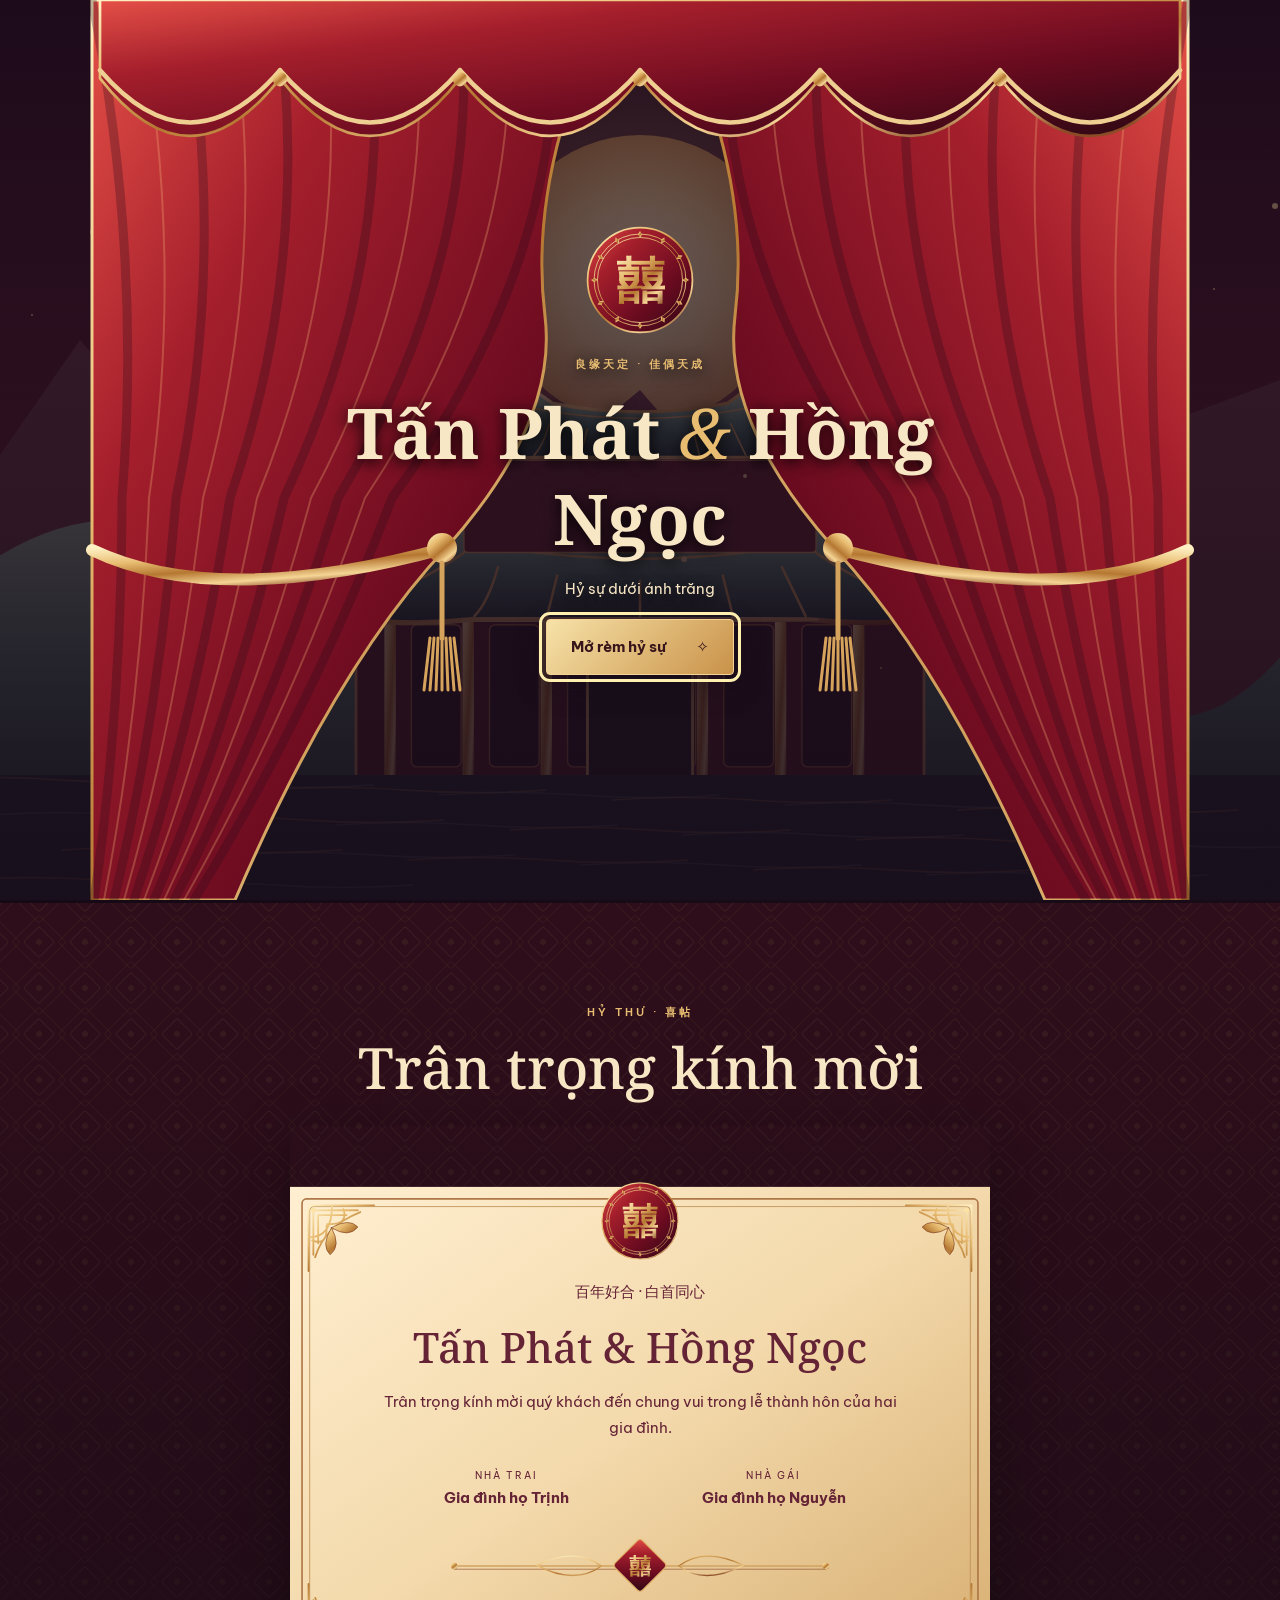
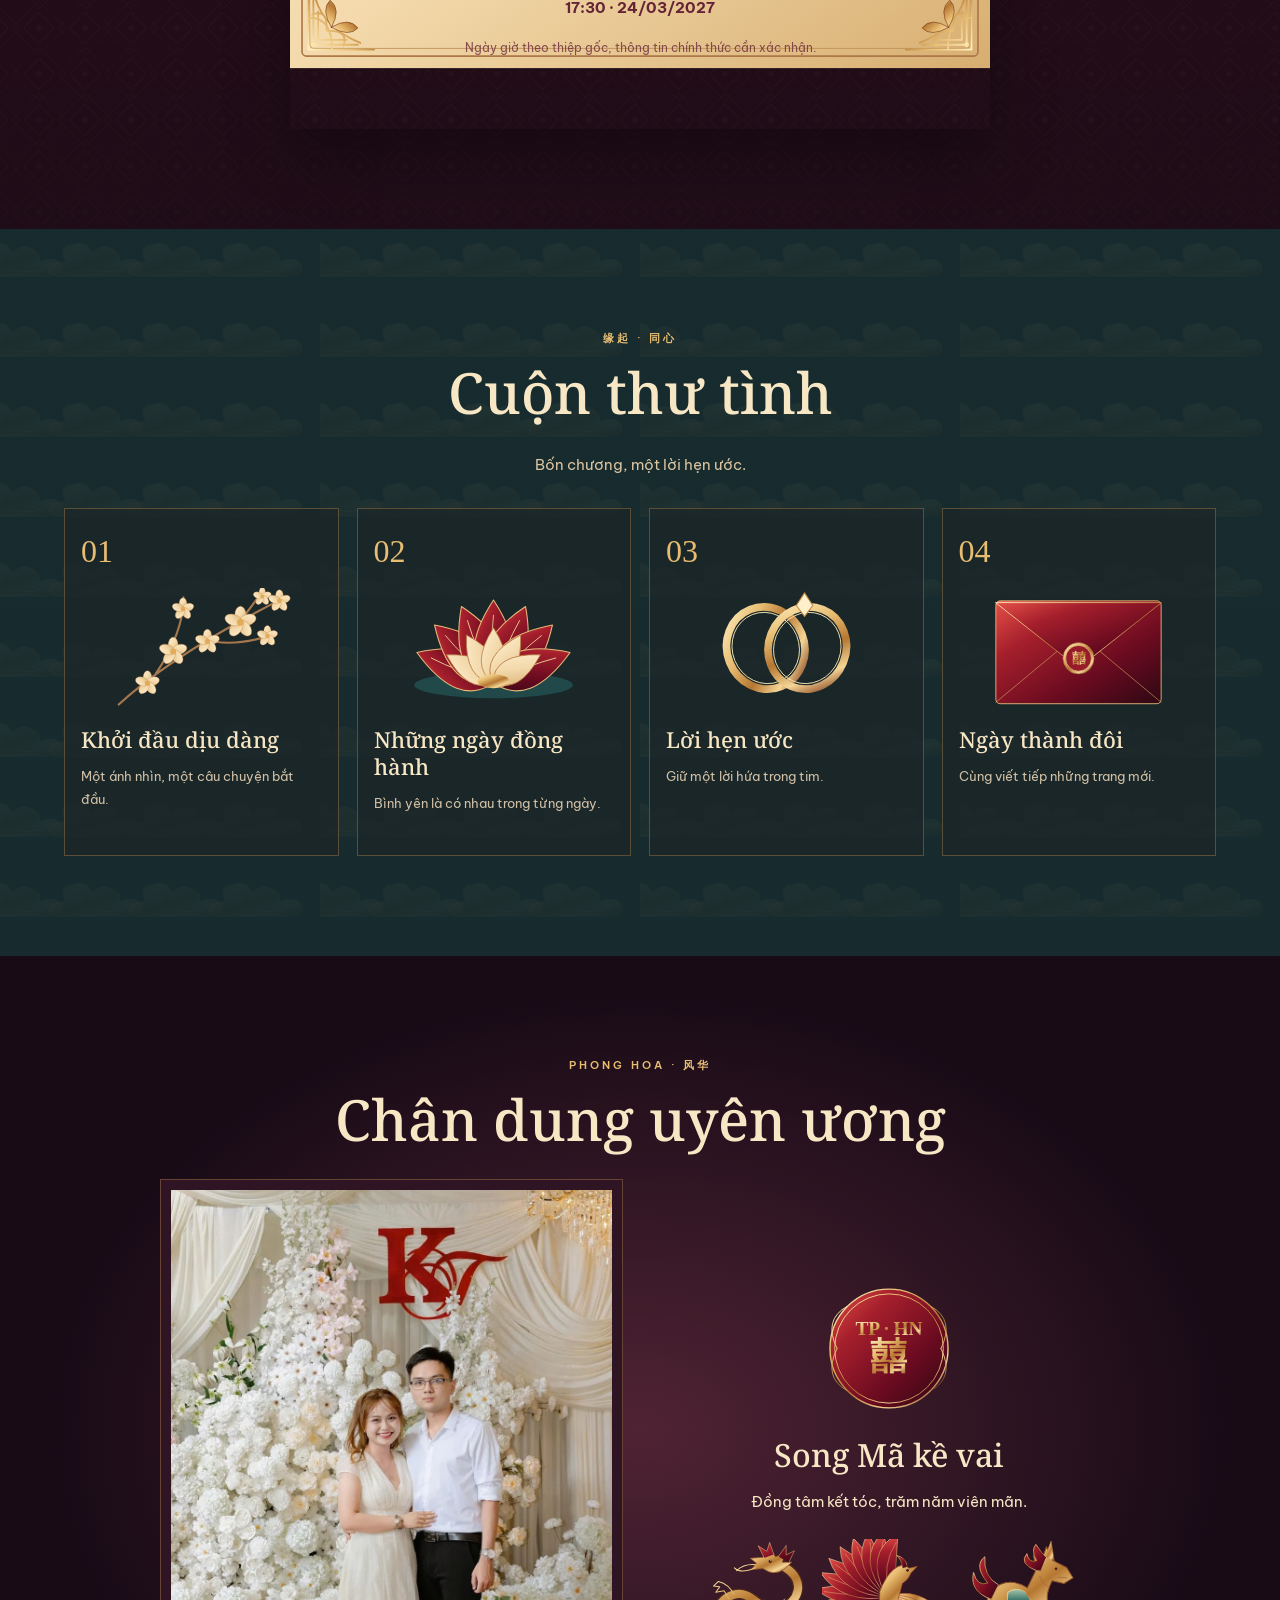
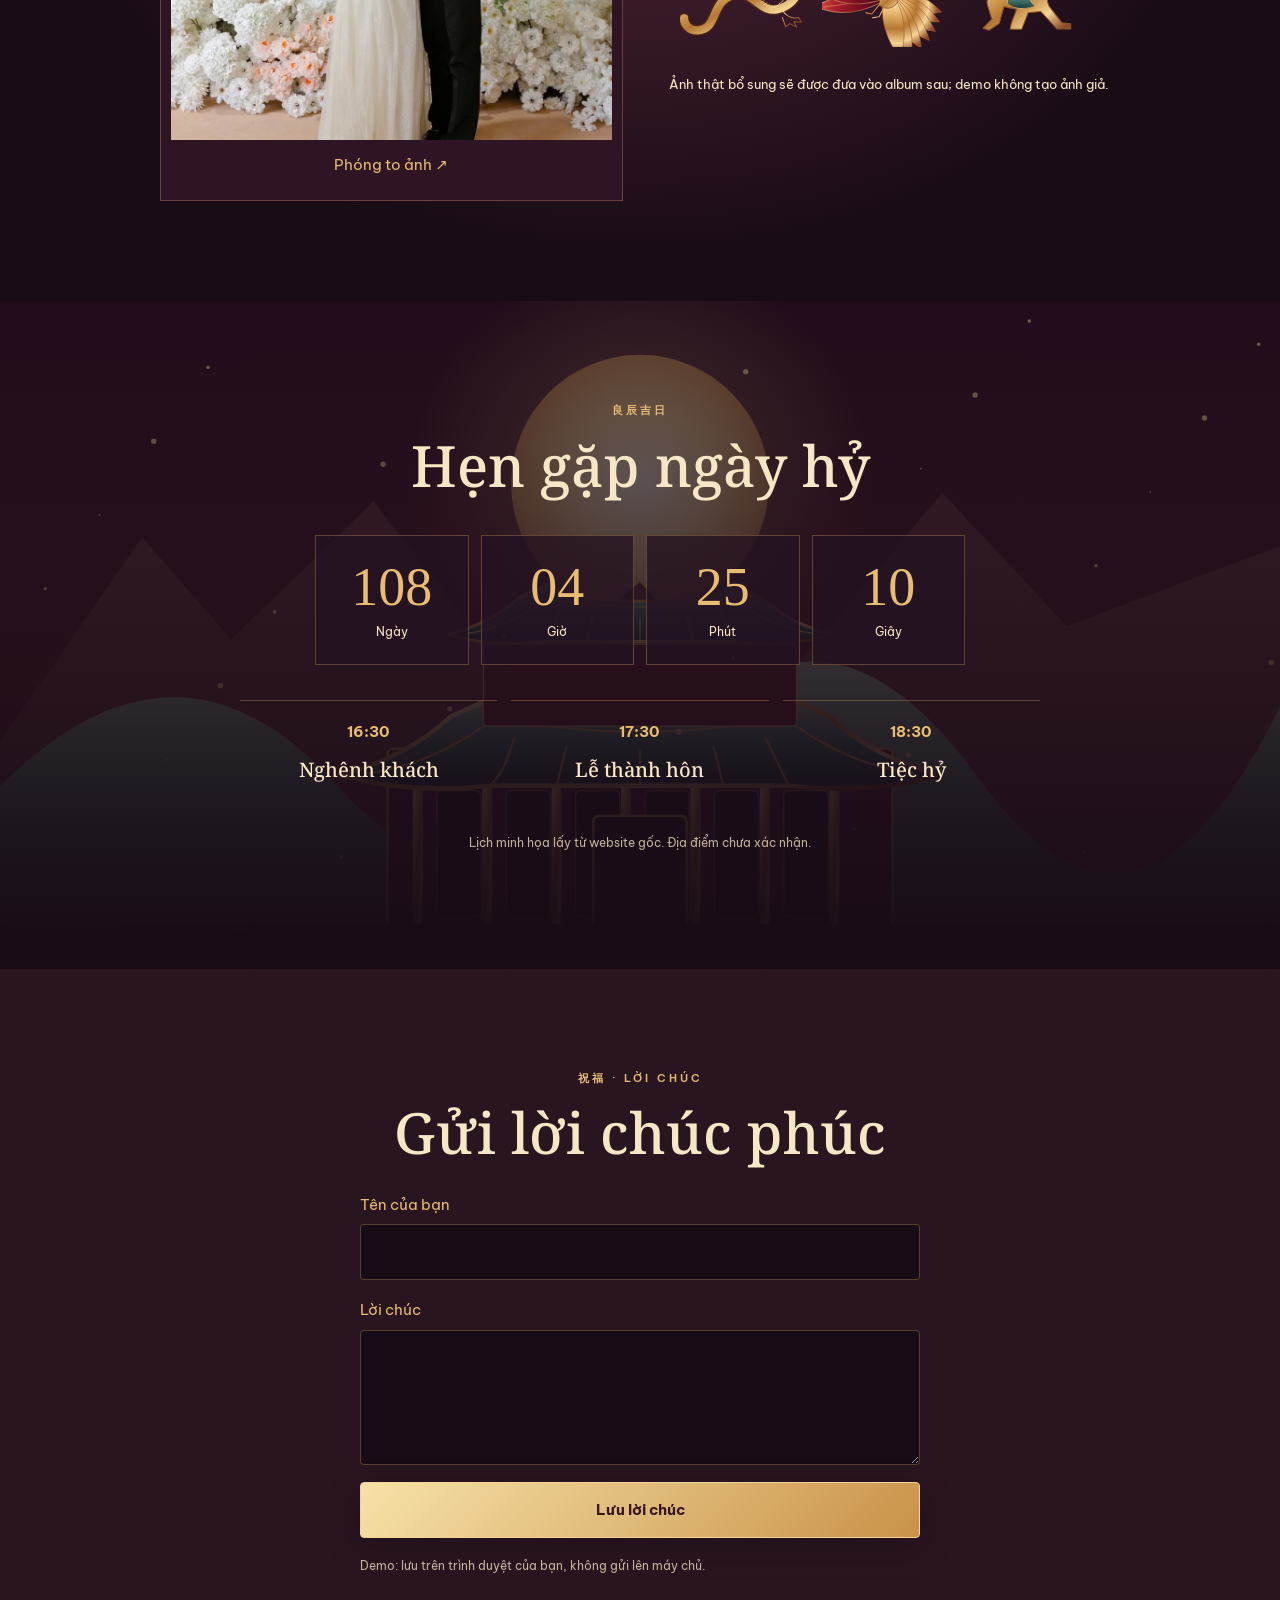
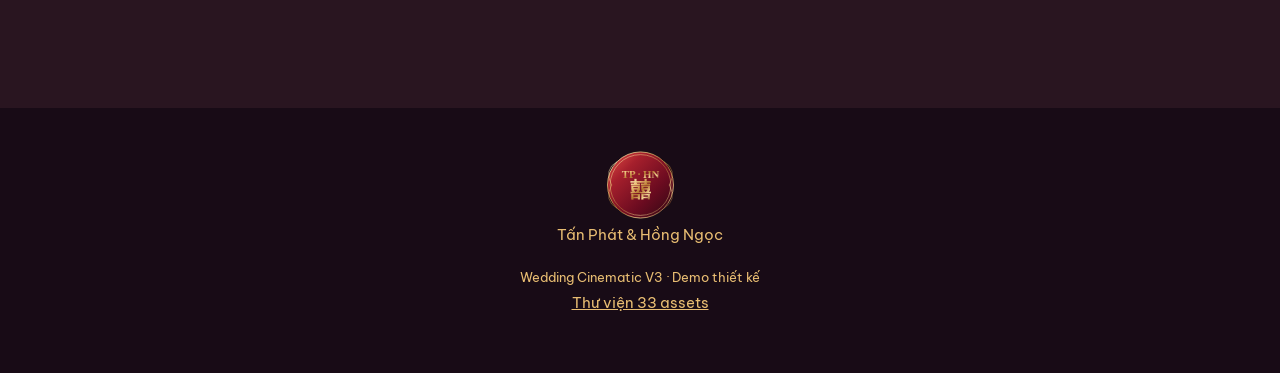
==== demo/index.html @ 5d3019ea "Build cinematic V3 wedding preview using original and V2 assets" ====
<!doctype html>
<html lang="vi"><head><meta charset="utf-8"><meta name="viewport" content="width=device-width,initial-scale=1"><meta name="robots" content="noindex,nofollow"><meta name="theme-color" content="#32101e"><title>Tấn Phát &amp; Hồng Ngọc — Hỷ sự V3</title><link rel="stylesheet" href="wedding.css"></head>
<body>
<header class="nav"><a class="brand" href="#home"><img src="../assets/artifact-v2/double-happiness-seal.svg" alt=""> TP <span>·</span> HN</a><nav aria-label="Điều hướng"><a href="#invitation">Thiệp hỷ</a><a href="#story">Chuyện tình</a><a href="#album">Album</a><a href="#wishes">Lời chúc</a></nav><button id="music" class="music" aria-pressed="false">♪ <span>Nhạc hỷ</span></button></header>
<div class="curtain" id="curtain" role="dialog" aria-modal="true" aria-labelledby="curtainTitle"><div class="curtain-left"></div><div class="curtain-right"></div><div class="valance"></div><div class="curtain-copy"><img src="../assets/artifact-v2/double-happiness-seal.svg" alt="" width="110"><p class="eyebrow">良缘天定 · 佳偶天成</p><h1 id="curtainTitle">Tấn Phát <em>&amp;</em> Hồng Ngọc</h1><p>Hỷ sự dưới ánh trăng</p><button id="open" class="gold-button">Mở rèm hỷ sự <span aria-hidden="true">✧</span></button></div></div>
<main id="home" tabindex="-1">
<section class="hero"><div class="scene" aria-hidden="true"><div class="moon"></div><div class="mountains"></div><div class="palace"></div><div class="water"></div><img class="dragon" src="../assets/images/dragon.png" alt=""><img class="phoenix" src="../assets/images/phoenix.png" alt=""><img class="lotus l" src="../assets/artifact-v2/lotus.svg" alt=""><img class="lotus r" src="../assets/artifact-v2/lotus.svg" alt=""><img class="lantern l" src="../assets/artifact-v2/lantern.svg" alt=""><img class="lantern r" src="../assets/artifact-v2/lantern.svg" alt=""></div><div class="hero-inner"><div class="hero-text"><p class="eyebrow">THIỆP HỶ · WEDDING INVITATION</p><img class="seal" src="../assets/artifact-v2/double-happiness-seal.svg" alt="Song hỷ"><h1>Tấn Phát <em>&amp;</em><br> Hồng Ngọc</h1><p class="chinese">百年好合 · 永结同心</p><p class="lead">Mời bạn cùng chứng kiến khoảnh khắc hai trái tim nên duyên, giữa sắc son, ánh trăng và lời chúc trăm năm.</p><div class="date"><span>THỨ TƯ</span><strong>24.03.2027</strong><span>17:30</span></div><a class="gold-button" href="#invitation">Xem thiệp mời <span>↓</span></a></div><figure class="portrait"><img src="../assets/images/couple-main.png" alt="Ảnh cưới trong website gốc"><figcaption>Song Mã thành duyên · 午</figcaption></figure></div><a class="scroll" href="#invitation">CUỘN XUỐNG <span>↓</span></a></section>
<section class="section invitation" id="invitation"><p class="eyebrow">HỶ THƯ · 喜帖</p><h2>Trân trọng kính mời</h2><div class="paper"><img class="paper-seal" src="../assets/artifact-v2/double-happiness-seal.svg" alt=""><p>百年好合 · 白首同心</p><h3>Tấn Phát &amp; Hồng Ngọc</h3><p>Trân trọng kính mời quý khách đến chung vui trong lễ thành hôn của hai gia đình.</p><div class="families"><div><small>NHÀ TRAI</small><strong>Gia đình họ Trịnh</strong></div><div><small>NHÀ GÁI</small><strong>Gia đình họ Nguyễn</strong></div></div><img class="divider" src="../assets/artifact-v2/scroll-divider.svg" alt=""><p><strong>17:30 · 24/03/2027</strong></p><p class="notice">Ngày giờ theo thiệp gốc, thông tin chính thức cần xác nhận.</p></div></section>
<section class="section story" id="story"><p class="eyebrow">缘起 · 同心</p><h2>Cuộn thư tình</h2><p class="intro">Bốn chương, một lời hẹn ước.</p><div class="chapters"><article><span>01</span><img src="../assets/artifact-v2/plum-branch.svg" alt=""><h3>Khởi đầu dịu dàng</h3><p>Một ánh nhìn, một câu chuyện bắt đầu.</p></article><article><span>02</span><img src="../assets/artifact-v2/lotus.svg" alt=""><h3>Những ngày đồng hành</h3><p>Bình yên là có nhau trong từng ngày.</p></article><article><span>03</span><img src="../assets/artifact-v2/gold-ring-pair.svg" alt=""><h3>Lời hẹn ước</h3><p>Giữ một lời hứa trong tim.</p></article><article><span>04</span><img src="../assets/artifact-v2/invitation-envelope.svg" alt=""><h3>Ngày thành đôi</h3><p>Cùng viết tiếp những trang mới.</p></article></div></section>
<section class="section album" id="album"><p class="eyebrow">PHONG HOA · 风华</p><h2>Chân dung uyên ương</h2><div class="album-grid"><button id="photo" class="album-photo" aria-label="Xem ảnh cưới lớn"><img src="../assets/images/couple-main.png" alt="Chân dung cưới từ bộ ảnh gốc"><span>Phóng to ảnh ↗</span></button><div class="album-copy"><img src="../assets/artifact-v2/monogram.svg" alt="TP HN"><h3>Song Mã kề vai</h3><p>Đồng tâm kết tóc, trăm năm viên mãn.</p><div class="myths"><img src="../assets/artifact-v2/dragon-emblem.svg" alt="Rồng"><img src="../assets/artifact-v2/phoenix-emblem.svg" alt="Phượng"><img src="../assets/artifact-v2/celestial-horse-emblem.svg" alt="Long mã"></div><small>Ảnh thật bổ sung sẽ được đưa vào album sau; demo không tạo ảnh giả.</small></div></div></section>
<section class="section event" id="event"><p class="eyebrow">良辰吉日</p><h2>Hẹn gặp ngày hỷ</h2><div class="countdown" aria-label="Đếm ngược ngày cưới"><div><b id="days">—</b><span>Ngày</span></div><div><b id="hours">—</b><span>Giờ</span></div><div><b id="minutes">—</b><span>Phút</span></div><div><b id="seconds">—</b><span>Giây</span></div></div><div class="timeline"><article><b>16:30</b><h3>Nghênh khách</h3></article><article><b>17:30</b><h3>Lễ thành hôn</h3></article><article><b>18:30</b><h3>Tiệc hỷ</h3></article></div><p class="notice">Lịch minh họa lấy từ website gốc. Địa điểm chưa xác nhận.</p></section>
<section class="section wishes" id="wishes"><p class="eyebrow">祝福 · LỜI CHÚC</p><h2>Gửi lời chúc phúc</h2><form id="wishForm"><label>Tên của bạn<input id="guest" maxlength="80" required autocomplete="off"></label><label>Lời chúc<textarea id="wish" maxlength="500" rows="4" required></textarea></label><button class="gold-button" type="submit">Lưu lời chúc</button><p class="notice">Demo: lưu trên trình duyệt của bạn, không gửi lên máy chủ.</p></form><p id="status" role="status"></p><ul id="wishList"></ul></section>
</main><footer><img src="../assets/artifact-v2/monogram.svg" alt="" width="95"><p>Tấn Phát &amp; Hồng Ngọc</p><small>Wedding Cinematic V3 · Demo thiết kế</small><p><a href="../assets/artifact-v2/">Thư viện 33 assets</a></p></footer>
<dialog id="lightbox"><button id="closePhoto" aria-label="Đóng ảnh">×</button><img src="../assets/images/couple-main.png" alt="Ảnh cưới phóng to"></dialog><audio id="audio" preload="none" loop src="../assets/music/wedding-song.mp3"></audio><script src="wedding.js"></script></body></html>
---- demo/wedding.css ----
@import url('https://fonts.googleapis.com/css2?family=Be+Vietnam+Pro:wght@400;500;600;700&family=Noto+Serif:wght@400;500;600;700&display=swap');
:root{--gold:#e8bd72;--ivory:#f8e7c5;--deep:#180b16;--red:#641524;--jade:#477e72;--paper:#f3d9ab;--line:#b88b5266;--a:../assets/artifact-v2/}*{box-sizing:border-box}html{scroll-behavior:smooth;scroll-padding-top:76px}body{margin:0;background:var(--deep);color:var(--ivory);font:400 15px/1.75 'Be Vietnam Pro',system-ui,sans-serif}body:has(.curtain:not([hidden])){overflow:hidden}a{color:inherit;text-decoration:none}button,input,textarea{font:inherit}button{cursor:pointer}button:focus-visible,a:focus-visible,input:focus-visible,textarea:focus-visible{outline:3px solid #fff0b0;outline-offset:4px}img{max-width:100%;display:block}h1,h2,h3{font-family:'Noto Serif',Georgia,serif;line-height:1.22;margin:0}h2{font-size:clamp(32px,5vw,57px);font-weight:500;margin-bottom:24px}h3{font-size:clamp(22px,3vw,32px);font-weight:500}p{margin:0 0 16px}.eyebrow{font-size:11px;letter-spacing:3px;color:var(--gold);font-weight:600;text-transform:uppercase;margin-bottom:16px}.nav{position:sticky;top:0;z-index:40;display:flex;align-items:center;justify-content:space-between;gap:20px;padding:10px max(4vw,16px);background:#180b16ed;border-bottom:1px solid var(--line);backdrop-filter:blur(15px)}.brand{display:flex;align-items:center;gap:9px;font-family:Georgia,serif;font-size:20px;white-space:nowrap}.brand img{width:36px}.brand span{color:var(--gold)}nav{display:flex;gap:24px;font-size:13px}nav a:hover{color:var(--gold)}.music{color:var(--gold);background:none;border:1px solid var(--line);padding:8px 13px;border-radius:50px;white-space:nowrap}.music[aria-pressed=true]{background:#5f2333}.hero{position:relative;isolation:isolate;min-height:calc(100svh - 62px);display:grid;place-items:center;overflow:hidden;padding:90px 6vw 100px}.scene{position:absolute;inset:0;z-index:-2;background:linear-gradient(180deg,#210d20,#652137 55%,#14343a);overflow:hidden}.scene:after{content:"";position:absolute;inset:0;background:linear-gradient(90deg,#160916d9 3%,#180a1633 55%,#180a1677),linear-gradient(0deg,#180b16,transparent 30%);pointer-events:none}.moon,.mountains,.palace,.water{position:absolute;background-repeat:no-repeat;background-position:center;background-size:contain;pointer-events:none}.moon{width:44vw;height:44vw;max-width:620px;max-height:620px;top:-9%;left:27%;background-image:url('../assets/artifact-v2/moon-halo.svg');transform:translateY(var(--shift,0px))}.mountains{inset:20% 0 8%;background-image:url('../assets/artifact-v2/mountains-far.svg'),url('../assets/artifact-v2/mountains-near.svg');background-position:center 5%,center bottom;background-size:100% auto,100% auto;transform:translateY(calc(var(--shift,0px)*.4))}.palace{left:25%;right:0;bottom:8%;height:55%;background-image:url('../assets/artifact-v2/palace.svg');opacity:.8;transform:translateY(calc(var(--shift,0px)*.2))}.water{inset:auto 0 0;height:24%;background:url('../assets/artifact-v2/water-reflections.svg') center/cover}.scene>img{position:absolute;object-fit:contain;pointer-events:none}.dragon,.phoenix{width:min(28vw,360px);top:11%;opacity:.82;filter:drop-shadow(0 12px 22px #0006);animation:float 8s ease-in-out infinite}.dragon{left:-5%}.phoenix{right:-5%;animation-delay:-3s}.lotus{bottom:3%;width:min(19vw,240px);opacity:.85}.lotus.l{left:-3%}.lotus.r{right:-3%;transform:scaleX(-1)}.lantern{width:clamp(52px,9vw,120px);top:-25px;animation:sway 5s ease-in-out infinite;transform-origin:top center}.lantern.l{left:4%}.lantern.r{right:5%;animation-delay:-2s}@keyframes float{50%{transform:translateY(-13px)}}@keyframes sway{50%{transform:rotate(5deg)}}.hero-inner{max-width:1180px;width:100%;display:grid;grid-template-columns:minmax(0,1.15fr) minmax(0,.85fr);align-items:center;gap:7vw}.hero-text{position:relative}.seal{width:82px;margin:0 0 16px}.hero h1{font-size:clamp(48px,6.2vw,92px);font-weight:500;letter-spacing:-2px;text-shadow:0 7px 30px #190d16}.hero h1 em,.curtain h1 em{color:var(--gold);font-weight:400}.chinese{font-size:20px;letter-spacing:4px;color:var(--gold);margin:18px 0}.lead{max-width:480px;color:#f1d6b6}.date{display:flex;gap:13px;align-items:center;flex-wrap:wrap;margin:24px 0}.date span{font-size:11px;letter-spacing:1px}.date strong{font:500 24px Georgia,serif;color:var(--gold);border-left:1px solid var(--line);border-right:1px solid var(--line);padding:0 14px}.gold-button{display:inline-flex;align-items:center;justify-content:center;gap:30px;background:linear-gradient(135deg,#f7e2a8,#c99249);color:#38151b;border:1px solid #f5d397;border-radius:4px;padding:14px 24px;font-weight:700;box-shadow:0 10px 30px #170a1666;min-height:48px}.gold-button:hover{filter:brightness(1.12)}.portrait{position:relative;margin:0;padding:18px;background:#2c141fc7;border:1px solid var(--line);box-shadow:0 30px 65px #0008}.portrait:after{content:"";position:absolute;inset:6px 6px 48px;background:url('../assets/artifact-v2/portrait-frame.svg') center/100% 100% no-repeat;pointer-events:none}.portrait>img{width:100%;aspect-ratio:4/5;object-fit:cover;object-position:center;border-radius:3px}.portrait figcaption{text-align:center;margin-top:15px;letter-spacing:2px;font-size:12px;color:var(--gold)}.scroll{position:absolute;bottom:22px;text-align:center;font-size:10px;letter-spacing:2px}.scroll span{display:block;font-size:19px;color:var(--gold)}.section{text-align:center;padding:100px max(5vw,16px);position:relative;overflow:hidden}.section>.eyebrow{margin-bottom:10px}.invitation{background:linear-gradient(#180b16b5,#180b16eb),url('../assets/artifact-v2/silk-brocade.svg') repeat}.paper{max-width:700px;margin:auto;padding:55px 8%;background:url('../assets/artifact-v2/paper-parchment.svg') center/100% 100%;color:#652336;box-shadow:0 22px 60px #0005}.paper-seal{width:80px;margin:0 auto 18px}.paper h3{font-size:clamp(26px,4vw,42px);margin:16px 0}.families{display:grid;grid-template-columns:1fr 1fr;gap:20px;margin:26px 0}.families small,.families strong{display:block}.families small{font-size:10px;letter-spacing:2px}.divider{width:min(100%,400px);margin:0 auto}.notice{font-size:12px;opacity:.75}.story{background:linear-gradient(#172a2de8,#172a2deb),url('../assets/artifact-v2/cloud-wave-tile.svg') repeat}.intro{color:#dbc4a1}.chapters{display:grid;grid-template-columns:repeat(4,minmax(0,1fr));gap:18px;max-width:1200px;margin:30px auto 0}.chapters article{border:1px solid var(--line);background:#1b2526b5;padding:24px 16px;text-align:left}.chapters article>span{color:var(--gold);font:32px Georgia,serif}.chapters img{height:120px;width:100%;object-fit:contain;margin:18px 0}.chapters h3{font-size:22px;margin:12px 0}.chapters p{font-size:13px;color:#d0c0a6}.album{background:radial-gradient(ellipse at 50% 50%,#502334,#180b16 65%)}.album-grid{display:grid;grid-template-columns:1fr 1fr;gap:35px;align-items:center;max-width:960px;margin:auto}.album-photo{padding:10px;background:#2f1423;border:1px solid var(--line);color:var(--gold);width:100%}.album-photo>img{width:100%;aspect-ratio:4/5;object-fit:cover}.album-photo span{display:block;padding:12px}.album-copy>img{width:170px;margin:0 auto 20px}.album-copy h3{margin-bottom:15px}.myths{display:flex;gap:8px;justify-content:center;margin:24px 0}.myths img{width:29%;object-fit:contain}.event{background:linear-gradient(#180b1699,#180b16),url('../assets/artifact-v2/hero-landscape.svg') center/cover}.countdown{display:flex;gap:12px;justify-content:center;max-width:650px;margin:35px auto}.countdown div{min-width:0;flex:1;background:#241321c9;border:1px solid var(--line);padding:20px 6px}.countdown b{display:block;font:500 clamp(27px,5vw,54px) Georgia,serif;color:var(--gold)}.countdown span{font-size:12px}.timeline{display:grid;grid-template-columns:repeat(3,1fr);gap:14px;max-width:800px;margin:32px auto}.timeline article{border-top:1px solid var(--line);padding:18px 5px}.timeline b{color:var(--gold)}.timeline h3{font-size:20px;margin-top:12px}.wishes{background:#291520}form{display:grid;gap:17px;max-width:560px;margin:auto;text-align:left}label{display:grid;gap:6px;color:var(--gold)}input,textarea{width:100%;background:#170c16;color:var(--ivory);border:1px solid var(--line);padding:14px;border-radius:4px;resize:vertical}#wishList{list-style:none;padding:0;max-width:560px;margin:auto;text-align:left}#wishList li{padding:16px;border-bottom:1px solid var(--line);overflow-wrap:anywhere}#wishList b{color:var(--gold)}footer{text-align:center;padding:40px 16px;color:var(--gold)}footer img{margin:auto}footer a{text-decoration:underline}dialog{background:#160b15;color:var(--gold);border:1px solid var(--gold);padding:18px;max-width:min(94vw,920px);max-height:92svh}dialog::backdrop{background:#000c}dialog img{max-height:78svh;object-fit:contain}dialog button{display:block;margin:0 0 8px auto;color:var(--gold);background:none;border:0;font-size:28px}.curtain{position:fixed;z-index:100;inset:0;display:grid;place-items:center;isolation:isolate;overflow:hidden;background:linear-gradient(#190a1899,#190a18dd),url('../assets/artifact-v2/hero-landscape.svg') center/cover}.curtain[hidden]{display:none}.curtain-left,.curtain-right,.valance{position:absolute;z-index:-1;pointer-events:none;transition:transform 1.25s cubic-bezier(.77,0,.18,1);background-repeat:no-repeat}.curtain-left,.curtain-right{top:0;bottom:0;width:55%;background-image:url('../assets/artifact-v2/silk-curtain.svg');background-size:100% 100%}.curtain-left{left:0}.curtain-right{right:0;transform:scaleX(-1)}.valance{top:0;left:0;right:0;height:23%;background:url('../assets/artifact-v2/curtain-valance.svg') top center/100% 100%}.curtain-copy{text-align:center;max-width:700px;padding:25px;transition:opacity .5s;text-shadow:0 3px 15px #000}.curtain-copy>img{margin:0 auto 20px}.curtain h1{font-size:clamp(36px,6vw,70px);margin:15px 0}.curtain.opening{pointer-events:none;background-color:transparent;animation:fade 1.3s forwards}.curtain.opening .curtain-left{transform:translateX(-110%)}.curtain.opening .curtain-right{transform:translateX(110%) scaleX(-1)}.curtain.opening .valance{transform:translateY(-100%)}.curtain.opening .curtain-copy{opacity:0}@keyframes fade{80%{opacity:1}100%{opacity:0}}@media(max-width:800px){nav{gap:12px;font-size:11px}.hero{padding:70px 6vw 75px}.hero-inner{grid-template-columns:1fr;gap:30px;text-align:center;max-width:530px}.hero-text .seal,.lead{margin-left:auto;margin-right:auto}.date{justify-content:center}.hero h1{letter-spacing:-1px}.portrait{max-width:330px;margin:auto}.scene:after{background:linear-gradient(180deg,#180a1666,#180a1633 45%,#180b16 96%)}.moon{width:80vw;height:80vw;left:10%}.mountains{inset:40% 0 6%;background-size:auto 70%}.palace{left:0;right:0;height:36%}.dragon,.phoenix{width:30vw;opacity:.55;top:20%}.chapters{grid-template-columns:repeat(2,minmax(0,1fr))}.section{padding:68px 5vw}.album-grid{grid-template-columns:1fr;max-width:460px}.curtain-left,.curtain-right{width:62%}}@media(max-width:480px){.nav{gap:8px}.brand{font-size:16px;gap:4px}.brand img{width:28px}.nav nav{display:none}.music{font-size:12px}.hero h1{font-size:47px}.paper{padding:40px 8%}.families{gap:9px}.families strong{font-size:13px}.chapters{gap:10px}.chapters article{padding:16px 12px}.chapters h3{font-size:19px}.chapters img{height:95px}.timeline h3{font-size:16px}.countdown{gap:6px}.curtain-copy{padding:16px}}@media(prefers-reduced-motion:reduce){*,*:before,*:after{animation-duration:.001ms!important;transition-duration:.001ms!important;scroll-behavior:auto!important}.moon,.mountains,.palace{transform:none!important}}
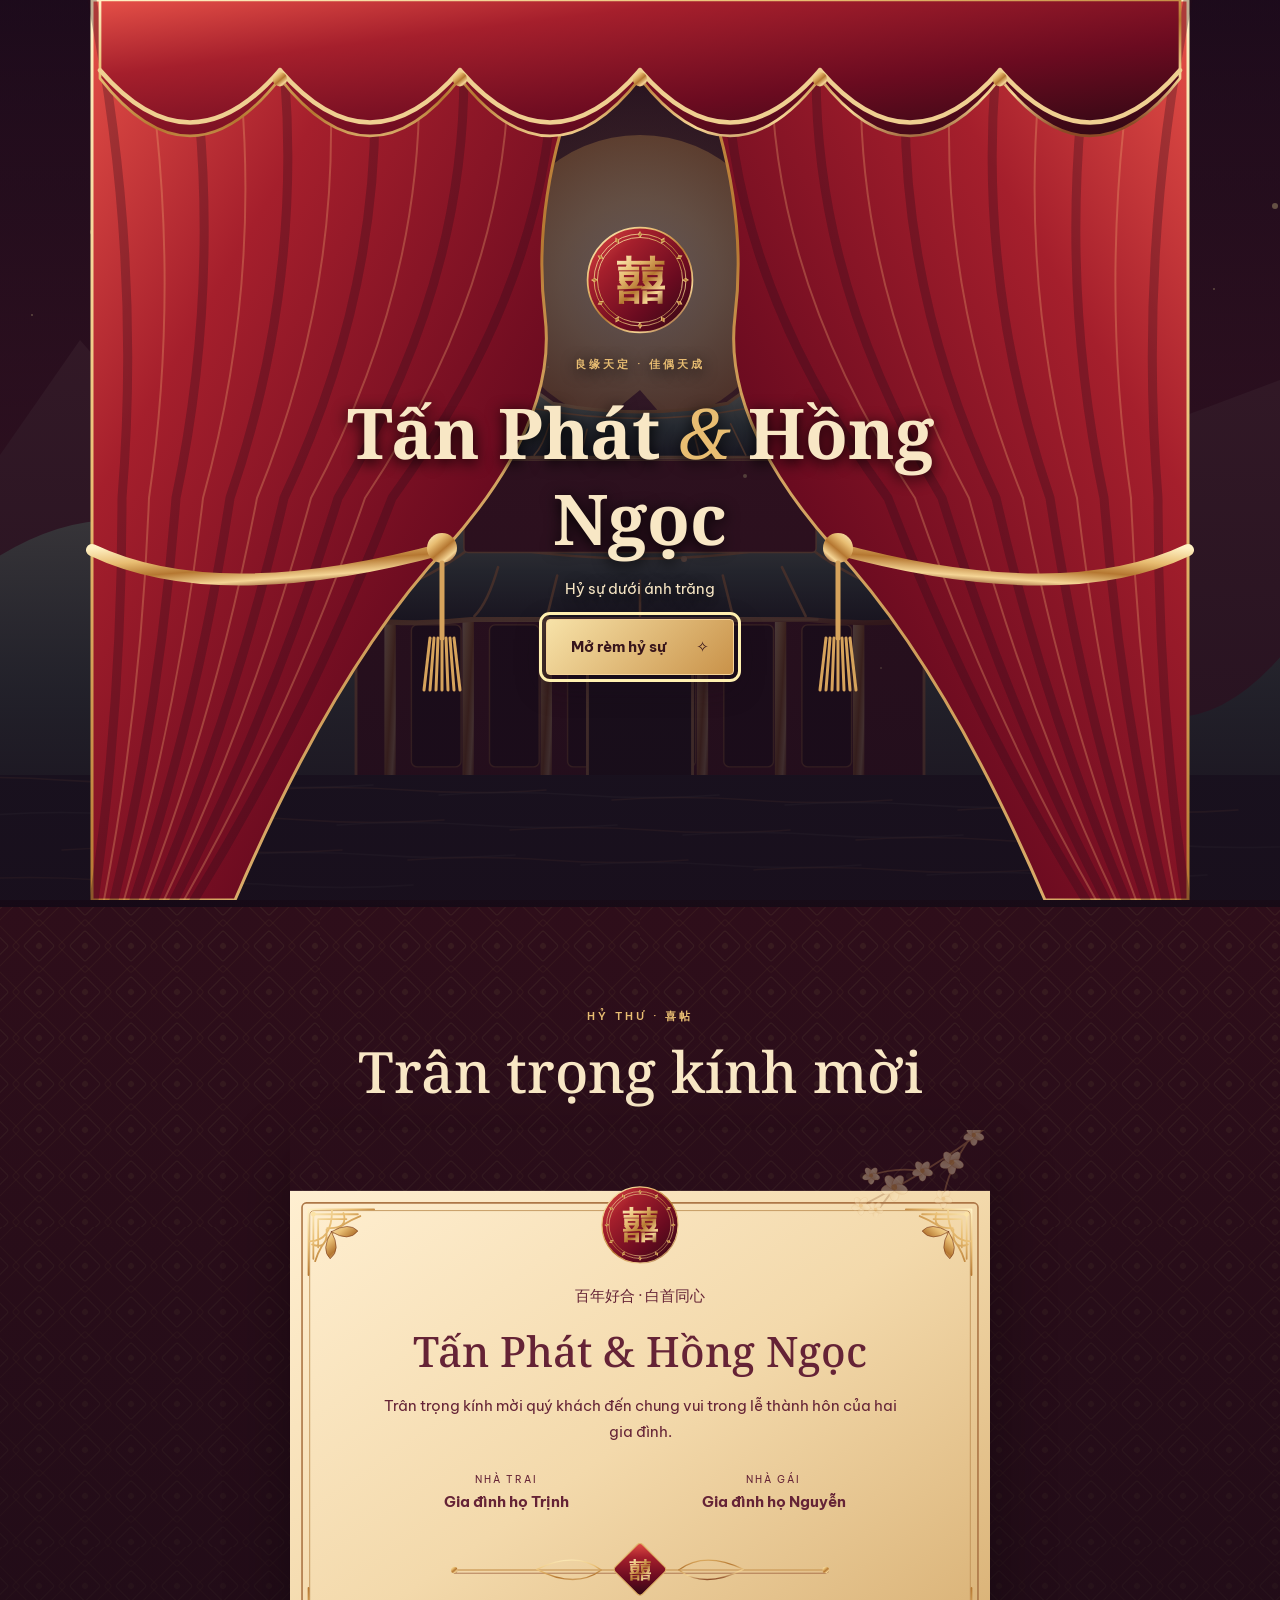
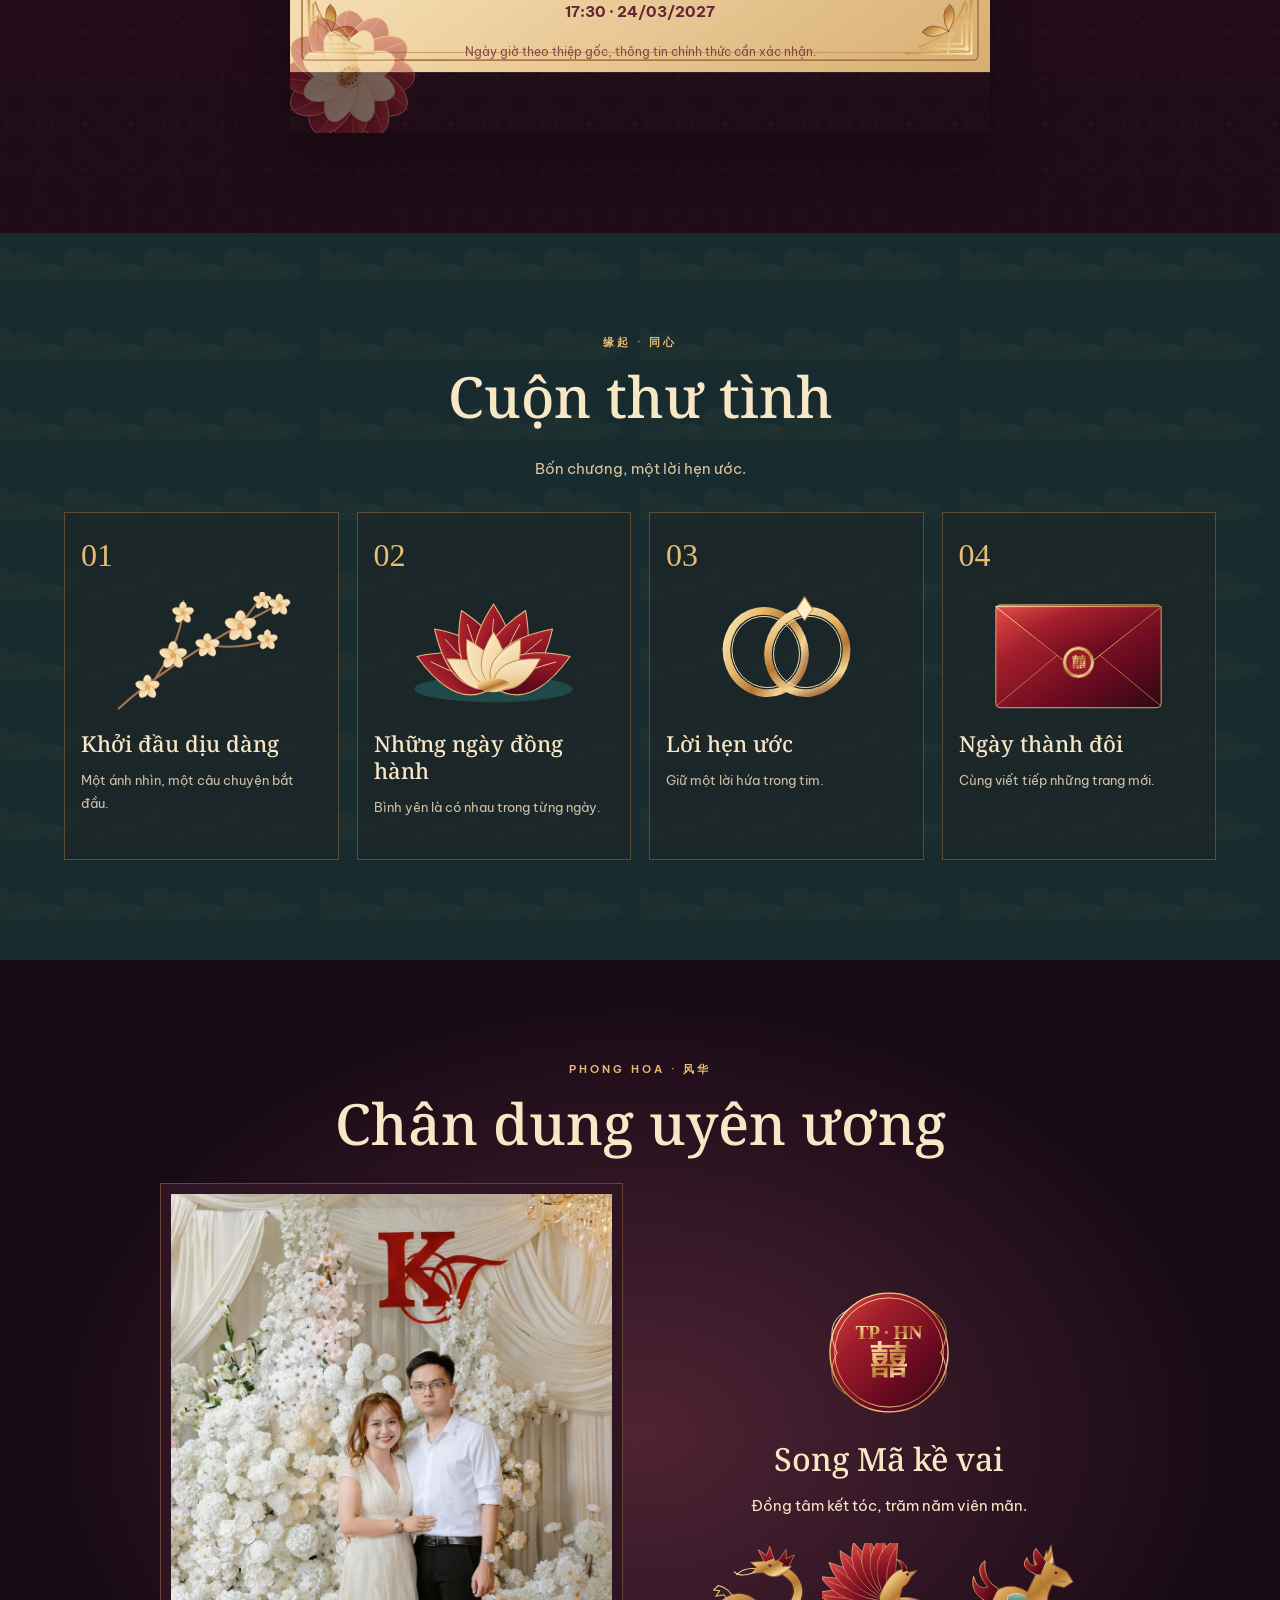
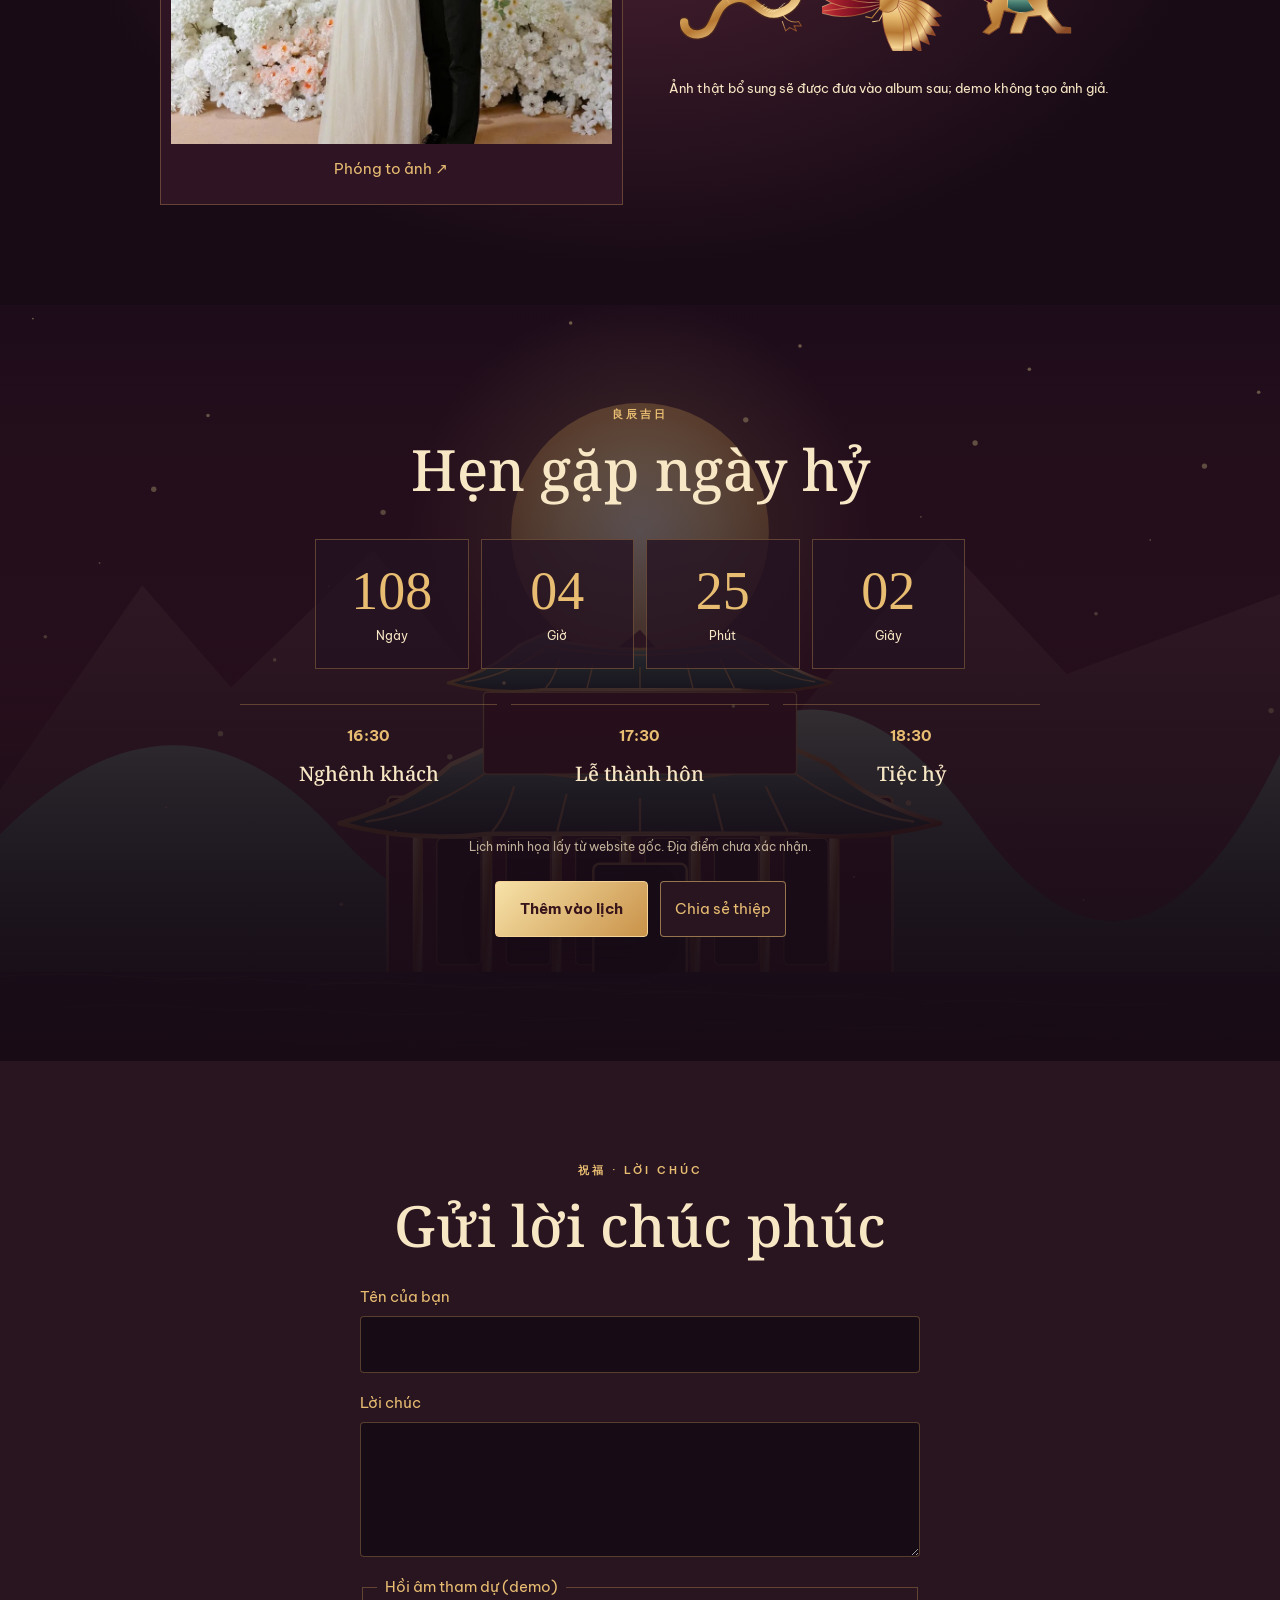
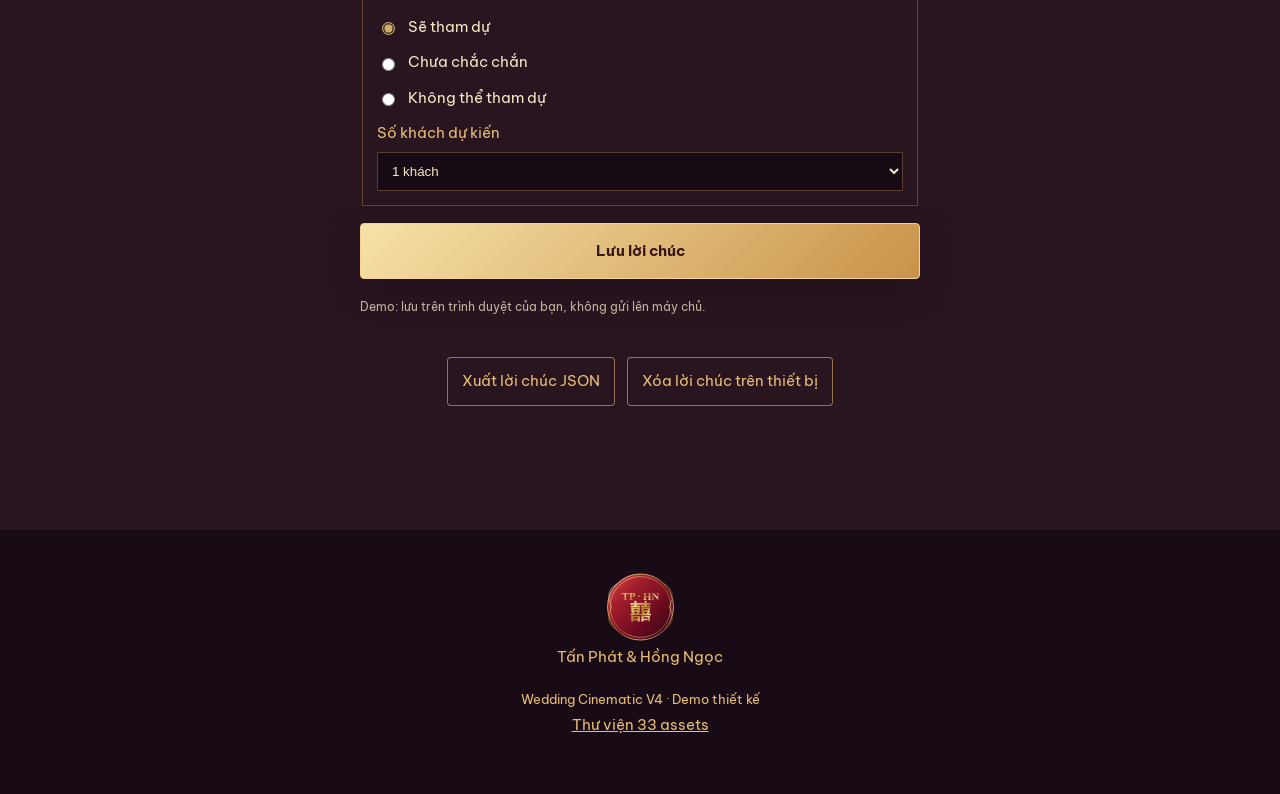
==== commit 62fa0a45: "Enhance V4 wedding demo with responsive controls and local RSVP tools" ====
--- a/demo/index.html
+++ b/demo/index.html
@@ -1,14 +1,14 @@
 <!doctype html>
-<html lang="vi"><head><meta charset="utf-8"><meta name="viewport" content="width=device-width,initial-scale=1"><meta name="robots" content="noindex,nofollow"><meta name="theme-color" content="#32101e"><title>Tấn Phát &amp; Hồng Ngọc — Hỷ sự V3</title><link rel="stylesheet" href="wedding.css"></head>
+<html lang="vi"><head><meta charset="utf-8"><meta name="viewport" content="width=device-width,initial-scale=1"><meta name="robots" content="noindex,nofollow"><meta name="theme-color" content="#32101e"><title>Tấn Phát &amp; Hồng Ngọc — Hỷ sự V4</title><link rel="stylesheet" href="wedding.css"><link rel="stylesheet" href="enhancements.css"><link rel="icon" href="../assets/artifact-v2/double-happiness-seal.svg" type="image/svg+xml"></head>
 <body>
-<header class="nav"><a class="brand" href="#home"><img src="../assets/artifact-v2/double-happiness-seal.svg" alt=""> TP <span>·</span> HN</a><nav aria-label="Điều hướng"><a href="#invitation">Thiệp hỷ</a><a href="#story">Chuyện tình</a><a href="#album">Album</a><a href="#wishes">Lời chúc</a></nav><button id="music" class="music" aria-pressed="false">♪ <span>Nhạc hỷ</span></button></header>
+<a class="skip" href="#invitation">Bỏ qua đến thiệp mời</a><div class="read-progress" aria-hidden="true"></div><header class="nav"><a class="brand" href="#home"><img src="../assets/artifact-v2/double-happiness-seal.svg" alt=""> TP <span>·</span> HN</a><nav aria-label="Điều hướng"><a href="#invitation">Thiệp hỷ</a><a href="#story">Chuyện tình</a><a href="#album">Album</a><a href="#wishes">Lời chúc</a></nav><div class="nav-controls"><button id="motion" class="motion" aria-pressed="false" aria-label="Giảm chuyển động">✧</button><button id="menu" class="menu" aria-expanded="false" aria-controls="mobileNav" aria-label="Mở menu">☰</button><button id="music" class="music" aria-pressed="false">♪ <span>Nhạc hỷ</span></button></div></header><nav id="mobileNav" class="mobile-nav" hidden aria-label="Điều hướng di động"><a href="#home">Trang đầu</a><a href="#invitation">Thiệp hỷ</a><a href="#story">Chuyện tình</a><a href="#album">Album</a><a href="#event">Ngày hỷ</a><a href="#wishes">Lời chúc</a></nav>
 <div class="curtain" id="curtain" role="dialog" aria-modal="true" aria-labelledby="curtainTitle"><div class="curtain-left"></div><div class="curtain-right"></div><div class="valance"></div><div class="curtain-copy"><img src="../assets/artifact-v2/double-happiness-seal.svg" alt="" width="110"><p class="eyebrow">良缘天定 · 佳偶天成</p><h1 id="curtainTitle">Tấn Phát <em>&amp;</em> Hồng Ngọc</h1><p>Hỷ sự dưới ánh trăng</p><button id="open" class="gold-button">Mở rèm hỷ sự <span aria-hidden="true">✧</span></button></div></div>
 <main id="home" tabindex="-1">
-<section class="hero"><div class="scene" aria-hidden="true"><div class="moon"></div><div class="mountains"></div><div class="palace"></div><div class="water"></div><img class="dragon" src="../assets/images/dragon.png" alt=""><img class="phoenix" src="../assets/images/phoenix.png" alt=""><img class="lotus l" src="../assets/artifact-v2/lotus.svg" alt=""><img class="lotus r" src="../assets/artifact-v2/lotus.svg" alt=""><img class="lantern l" src="../assets/artifact-v2/lantern.svg" alt=""><img class="lantern r" src="../assets/artifact-v2/lantern.svg" alt=""></div><div class="hero-inner"><div class="hero-text"><p class="eyebrow">THIỆP HỶ · WEDDING INVITATION</p><img class="seal" src="../assets/artifact-v2/double-happiness-seal.svg" alt="Song hỷ"><h1>Tấn Phát <em>&amp;</em><br> Hồng Ngọc</h1><p class="chinese">百年好合 · 永结同心</p><p class="lead">Mời bạn cùng chứng kiến khoảnh khắc hai trái tim nên duyên, giữa sắc son, ánh trăng và lời chúc trăm năm.</p><div class="date"><span>THỨ TƯ</span><strong>24.03.2027</strong><span>17:30</span></div><a class="gold-button" href="#invitation">Xem thiệp mời <span>↓</span></a></div><figure class="portrait"><img src="../assets/images/couple-main.png" alt="Ảnh cưới trong website gốc"><figcaption>Song Mã thành duyên · 午</figcaption></figure></div><a class="scroll" href="#invitation">CUỘN XUỐNG <span>↓</span></a></section>
-<section class="section invitation" id="invitation"><p class="eyebrow">HỶ THƯ · 喜帖</p><h2>Trân trọng kính mời</h2><div class="paper"><img class="paper-seal" src="../assets/artifact-v2/double-happiness-seal.svg" alt=""><p>百年好合 · 白首同心</p><h3>Tấn Phát &amp; Hồng Ngọc</h3><p>Trân trọng kính mời quý khách đến chung vui trong lễ thành hôn của hai gia đình.</p><div class="families"><div><small>NHÀ TRAI</small><strong>Gia đình họ Trịnh</strong></div><div><small>NHÀ GÁI</small><strong>Gia đình họ Nguyễn</strong></div></div><img class="divider" src="../assets/artifact-v2/scroll-divider.svg" alt=""><p><strong>17:30 · 24/03/2027</strong></p><p class="notice">Ngày giờ theo thiệp gốc, thông tin chính thức cần xác nhận.</p></div></section>
+<section class="hero"><div class="scene" aria-hidden="true"><div class="starfield"></div><div class="cloud-ribbon cloud-a"></div><div class="cloud-ribbon cloud-b"></div><div class="moon"></div><div class="mountains"></div><div class="palace"></div><div class="water"></div><img class="dragon" src="../assets/images/dragon.png" alt=""><img class="phoenix" src="../assets/images/phoenix.png" alt=""><img class="lotus l" src="../assets/artifact-v2/lotus.svg" alt=""><img class="lotus r" src="../assets/artifact-v2/lotus.svg" alt=""><img class="lantern l" src="../assets/artifact-v2/lantern.svg" alt=""><img class="lantern r" src="../assets/artifact-v2/lantern.svg" alt=""></div><div class="hero-inner"><div class="hero-text"><p class="eyebrow">THIỆP HỶ · WEDDING INVITATION</p><img class="seal" src="../assets/artifact-v2/double-happiness-seal.svg" alt="Song hỷ"><h1>Tấn Phát <em>&amp;</em><br> Hồng Ngọc</h1><p class="chinese">百年好合 · 永结同心</p><p class="lead">Mời bạn cùng chứng kiến khoảnh khắc hai trái tim nên duyên, giữa sắc son, ánh trăng và lời chúc trăm năm.</p><div class="date"><span>THỨ TƯ</span><strong>24.03.2027</strong><span>17:30</span></div><a class="gold-button" href="#invitation">Xem thiệp mời <span>↓</span></a></div><figure class="portrait"><img src="../assets/images/couple-main.png" alt="Ảnh cưới trong website gốc"><figcaption>Song Mã thành duyên · 午</figcaption></figure></div><a class="scroll" href="#invitation">CUỘN XUỐNG <span>↓</span></a></section>
+<section class="section invitation" id="invitation"><p class="eyebrow">HỶ THƯ · 喜帖</p><h2>Trân trọng kính mời</h2><div class="paper"><img class="paper-flower left" src="../assets/artifact-v2/peony.svg" alt=""><img class="paper-flower right" src="../assets/artifact-v2/plum-branch.svg" alt=""><img class="paper-seal" src="../assets/artifact-v2/double-happiness-seal.svg" alt=""><p>百年好合 · 白首同心</p><h3>Tấn Phát &amp; Hồng Ngọc</h3><p>Trân trọng kính mời quý khách đến chung vui trong lễ thành hôn của hai gia đình.</p><div class="families"><div><small>NHÀ TRAI</small><strong>Gia đình họ Trịnh</strong></div><div><small>NHÀ GÁI</small><strong>Gia đình họ Nguyễn</strong></div></div><img class="divider" src="../assets/artifact-v2/scroll-divider.svg" alt=""><p><strong>17:30 · 24/03/2027</strong></p><p class="notice">Ngày giờ theo thiệp gốc, thông tin chính thức cần xác nhận.</p></div></section>
 <section class="section story" id="story"><p class="eyebrow">缘起 · 同心</p><h2>Cuộn thư tình</h2><p class="intro">Bốn chương, một lời hẹn ước.</p><div class="chapters"><article><span>01</span><img src="../assets/artifact-v2/plum-branch.svg" alt=""><h3>Khởi đầu dịu dàng</h3><p>Một ánh nhìn, một câu chuyện bắt đầu.</p></article><article><span>02</span><img src="../assets/artifact-v2/lotus.svg" alt=""><h3>Những ngày đồng hành</h3><p>Bình yên là có nhau trong từng ngày.</p></article><article><span>03</span><img src="../assets/artifact-v2/gold-ring-pair.svg" alt=""><h3>Lời hẹn ước</h3><p>Giữ một lời hứa trong tim.</p></article><article><span>04</span><img src="../assets/artifact-v2/invitation-envelope.svg" alt=""><h3>Ngày thành đôi</h3><p>Cùng viết tiếp những trang mới.</p></article></div></section>
 <section class="section album" id="album"><p class="eyebrow">PHONG HOA · 风华</p><h2>Chân dung uyên ương</h2><div class="album-grid"><button id="photo" class="album-photo" aria-label="Xem ảnh cưới lớn"><img src="../assets/images/couple-main.png" alt="Chân dung cưới từ bộ ảnh gốc"><span>Phóng to ảnh ↗</span></button><div class="album-copy"><img src="../assets/artifact-v2/monogram.svg" alt="TP HN"><h3>Song Mã kề vai</h3><p>Đồng tâm kết tóc, trăm năm viên mãn.</p><div class="myths"><img src="../assets/artifact-v2/dragon-emblem.svg" alt="Rồng"><img src="../assets/artifact-v2/phoenix-emblem.svg" alt="Phượng"><img src="../assets/artifact-v2/celestial-horse-emblem.svg" alt="Long mã"></div><small>Ảnh thật bổ sung sẽ được đưa vào album sau; demo không tạo ảnh giả.</small></div></div></section>
-<section class="section event" id="event"><p class="eyebrow">良辰吉日</p><h2>Hẹn gặp ngày hỷ</h2><div class="countdown" aria-label="Đếm ngược ngày cưới"><div><b id="days">—</b><span>Ngày</span></div><div><b id="hours">—</b><span>Giờ</span></div><div><b id="minutes">—</b><span>Phút</span></div><div><b id="seconds">—</b><span>Giây</span></div></div><div class="timeline"><article><b>16:30</b><h3>Nghênh khách</h3></article><article><b>17:30</b><h3>Lễ thành hôn</h3></article><article><b>18:30</b><h3>Tiệc hỷ</h3></article></div><p class="notice">Lịch minh họa lấy từ website gốc. Địa điểm chưa xác nhận.</p></section>
-<section class="section wishes" id="wishes"><p class="eyebrow">祝福 · LỜI CHÚC</p><h2>Gửi lời chúc phúc</h2><form id="wishForm"><label>Tên của bạn<input id="guest" maxlength="80" required autocomplete="off"></label><label>Lời chúc<textarea id="wish" maxlength="500" rows="4" required></textarea></label><button class="gold-button" type="submit">Lưu lời chúc</button><p class="notice">Demo: lưu trên trình duyệt của bạn, không gửi lên máy chủ.</p></form><p id="status" role="status"></p><ul id="wishList"></ul></section>
-</main><footer><img src="../assets/artifact-v2/monogram.svg" alt="" width="95"><p>Tấn Phát &amp; Hồng Ngọc</p><small>Wedding Cinematic V3 · Demo thiết kế</small><p><a href="../assets/artifact-v2/">Thư viện 33 assets</a></p></footer>
-<dialog id="lightbox"><button id="closePhoto" aria-label="Đóng ảnh">×</button><img src="../assets/images/couple-main.png" alt="Ảnh cưới phóng to"></dialog><audio id="audio" preload="none" loop src="../assets/music/wedding-song.mp3"></audio><script src="wedding.js"></script></body></html>
+<section class="section event" id="event"><p class="eyebrow">良辰吉日</p><h2>Hẹn gặp ngày hỷ</h2><div class="countdown" aria-label="Đếm ngược ngày cưới"><div><b id="days">—</b><span>Ngày</span></div><div><b id="hours">—</b><span>Giờ</span></div><div><b id="minutes">—</b><span>Phút</span></div><div><b id="seconds">—</b><span>Giây</span></div></div><div class="timeline"><article><b>16:30</b><h3>Nghênh khách</h3></article><article><b>17:30</b><h3>Lễ thành hôn</h3></article><article><b>18:30</b><h3>Tiệc hỷ</h3></article></div><p class="notice">Lịch minh họa lấy từ website gốc. Địa điểm chưa xác nhận.</p><div class="event-actions"><button id="calendar" class="gold-button">Thêm vào lịch</button><button id="share" class="outline-button">Chia sẻ thiệp</button></div><p id="shareStatus" role="status"></p></section>
+<section class="section wishes" id="wishes"><p class="eyebrow">祝福 · LỜI CHÚC</p><h2>Gửi lời chúc phúc</h2><form id="wishForm"><label>Tên của bạn<input id="guest" maxlength="80" required autocomplete="off"></label><label>Lời chúc<textarea id="wish" maxlength="500" rows="4" required></textarea></label><fieldset class="attendance"><legend>Hồi âm tham dự (demo)</legend><label><input type="radio" name="attendance" value="yes" checked> Sẽ tham dự</label><label><input type="radio" name="attendance" value="maybe"> Chưa chắc chắn</label><label><input type="radio" name="attendance" value="no"> Không thể tham dự</label><label>Số khách dự kiến<select id="guests"><option value="1">1 khách</option><option value="2">2 khách</option><option value="3">3 khách</option><option value="4">4 khách</option></select></label></fieldset><button class="gold-button" type="submit">Lưu lời chúc</button><p class="notice">Demo: lưu trên trình duyệt của bạn, không gửi lên máy chủ.</p></form><p id="status" role="status"></p><ul id="wishList"></ul><div class="event-actions"><button id="exportWishes" class="outline-button">Xuất lời chúc JSON</button><button id="clearWishes" class="outline-button">Xóa lời chúc trên thiết bị</button></div></section>
+</main><footer><img src="../assets/artifact-v2/monogram.svg" alt="" width="95"><p>Tấn Phát &amp; Hồng Ngọc</p><small>Wedding Cinematic V4 · Demo thiết kế</small><p><a href="../assets/artifact-v2/">Thư viện 33 assets</a></p></footer>
+<dialog id="lightbox"><button id="closePhoto" aria-label="Đóng ảnh">×</button><img src="../assets/images/couple-main.png" alt="Ảnh cưới phóng to"></dialog><audio id="audio" preload="none" loop src="../assets/music/wedding-song.mp3"></audio><script src="wedding.js"></script><script src="enhancements.js"></script></body></html>
--- a/demo/enhancements.css
+++ b/demo/enhancements.css
@@ -0,0 +1,12 @@
+/* V4: ornamental depth, inclusive interaction and mobile navigation. */
+.read-progress{position:fixed;top:0;left:0;height:3px;width:var(--read,0%);z-index:85;background:linear-gradient(90deg,#a65f36,#f9e0a0);pointer-events:none}
+.skip{position:fixed;top:-100px;left:12px;z-index:110;background:#f3d9ab;color:#32101e;padding:12px}.skip:focus{top:8px}
+.nav-controls{display:flex;align-items:center;gap:8px}.motion,.menu,.outline-button{border:1px solid #e8bd7290;background:#291520;color:var(--gold);padding:10px 14px;border-radius:4px;min-height:44px}.motion[aria-pressed=true]{background:#7c3a3f;color:#fff0cf}.menu{display:none}.mobile-nav[hidden]{display:none}.mobile-nav{position:fixed;top:64px;right:12px;left:12px;display:grid;z-index:60;padding:12px;background:#291520;box-shadow:0 12px 35px #0008;border:1px solid var(--line);gap:0}.mobile-nav a{padding:12px;border-bottom:1px solid #e8bd7220}.mobile-nav a:last-child{border:0}
+.starfield{position:absolute;inset:0;background-image:radial-gradient(2px 2px at 14% 14%,#ffdc9f 90%,transparent),radial-gradient(1px 1px at 68% 10%,#fff0bc 90%,transparent),radial-gradient(2px 2px at 75% 37%,#f2b96b 90%,transparent),radial-gradient(1px 1px at 35% 49%,#fff0bc 90%,transparent);background-size:240px 210px,310px 240px,420px 300px,170px 165px;opacity:.55;animation:glimmer 8s ease-in-out infinite}
+.cloud-ribbon{position:absolute;left:0;width:38%;height:90px;opacity:.3;background:url('../assets/artifact-v2/auspicious-cloud.svg') center/contain no-repeat;animation:cloud-drift 18s ease-in-out infinite;pointer-events:none}.cloud-a{top:25%}.cloud-b{left:auto;right:0;top:43%;animation-delay:-8s;transform:scaleX(-1)}
+@keyframes glimmer{50%{opacity:.24}}@keyframes cloud-drift{50%{translate:25px -12px}}
+.paper{position:relative;isolation:isolate;overflow:hidden}.paper-flower{position:absolute;z-index:-1;opacity:.38;width:22%;pointer-events:none}.paper-flower.left{bottom:-20px;left:-18px}.paper-flower.right{top:-16px;right:-15px;transform:rotate(180deg)}
+.event-actions{display:flex;gap:12px;justify-content:center;flex-wrap:wrap;margin:24px auto;max-width:650px}.attendance{border:1px solid var(--line);padding:14px;display:grid;gap:9px;min-width:0}.attendance legend{color:var(--gold);padding:0 8px}.attendance label:has(input){display:flex;align-items:center;gap:10px;color:var(--ivory)}.attendance input{width:auto;accent-color:#d5ad67}.attendance select{padding:10px;background:#170c16;color:var(--ivory);border:1px solid var(--line)}#wishList small{display:block;color:var(--gold);font-size:12px}
+.motion-off *,.motion-off *::before,.motion-off *::after{animation-duration:.001ms!important;transition-duration:.001ms!important;scroll-behavior:auto!important}.motion-off .moon,.motion-off .mountains,.motion-off .palace{transform:none!important}
+@media(max-width:800px){.nav nav{display:none}.menu{display:block}.nav{gap:5px}.music{min-height:44px}.mobile-nav{top:66px}.section h2{overflow-wrap:break-word}}@media(max-width:400px){.music span{display:none}.nav-controls{gap:5px}.nav-controls button{padding:8px 10px}.hero h1{font-size:42px}.paper{padding:36px 7%}.countdown div{padding:15px 4px}.event-actions button{width:100%}}
+@media(prefers-reduced-motion:reduce){.starfield,.cloud-ribbon{animation:none!important}}
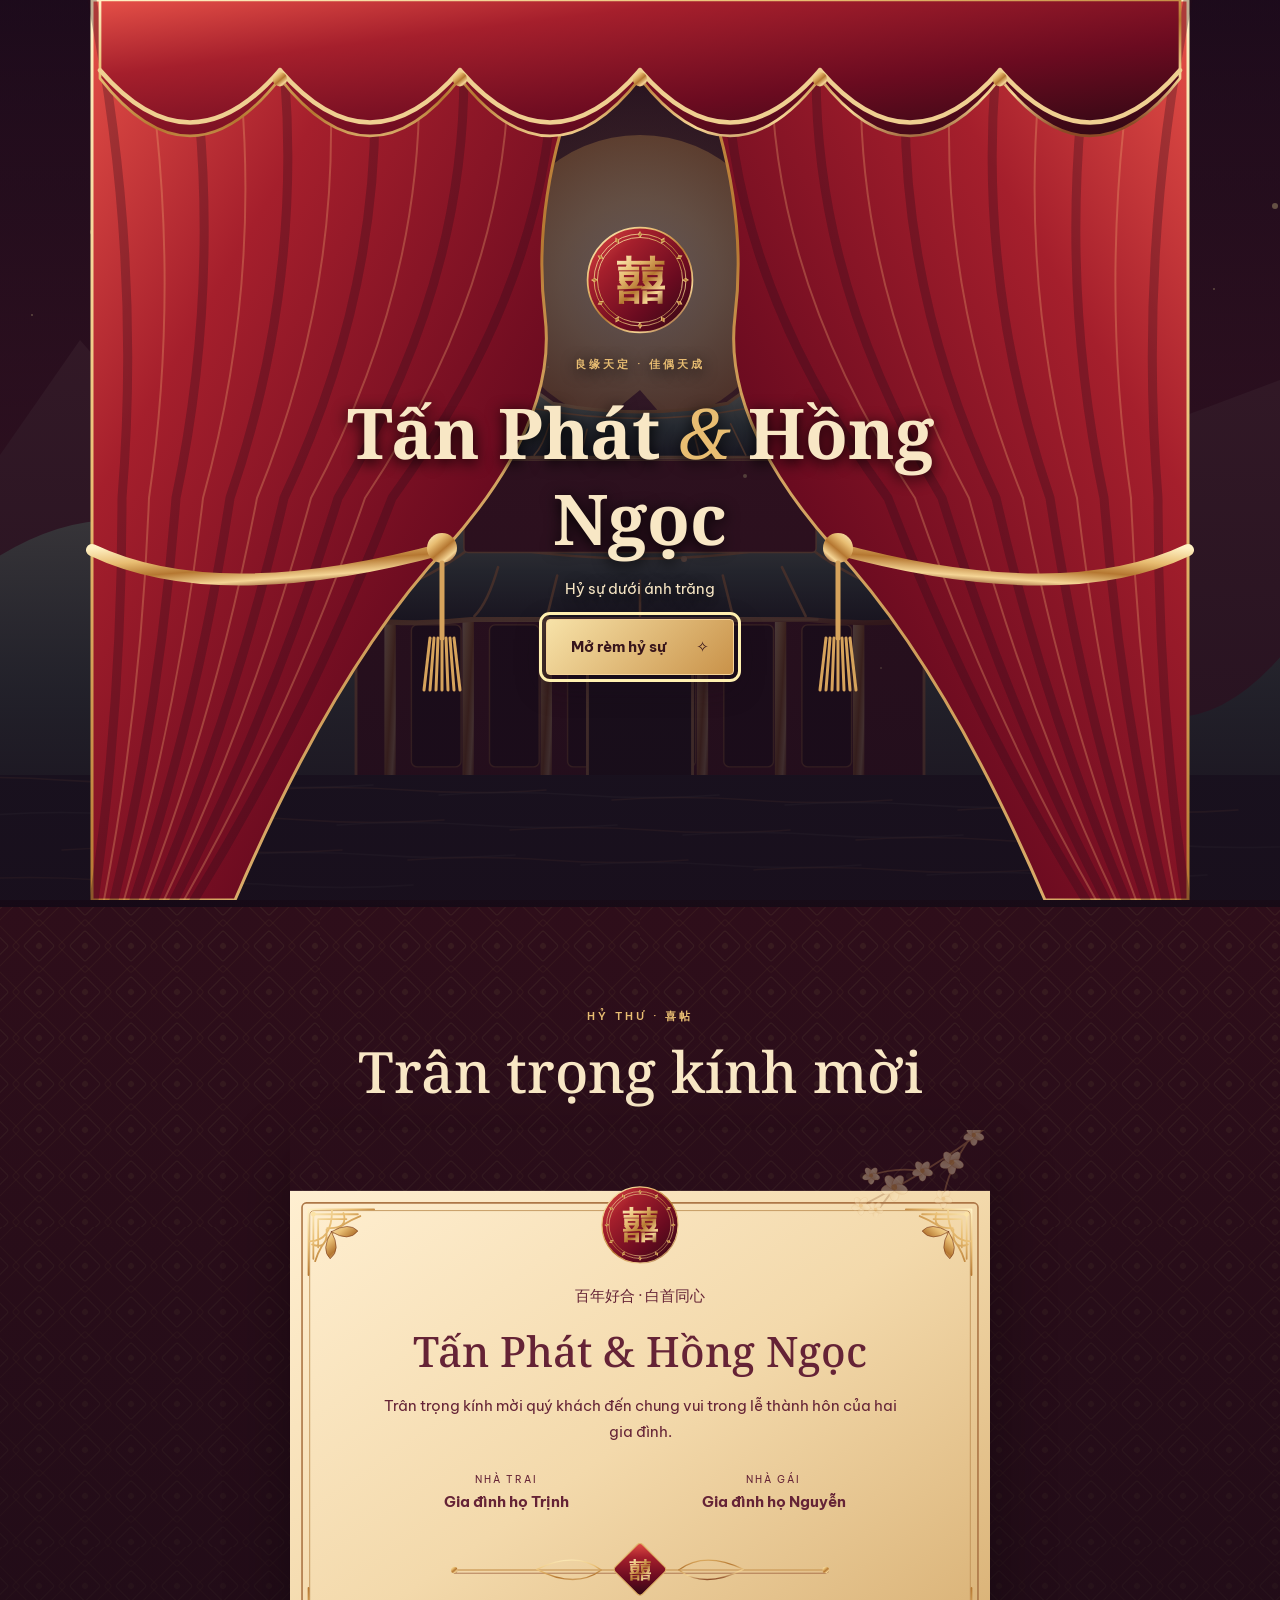
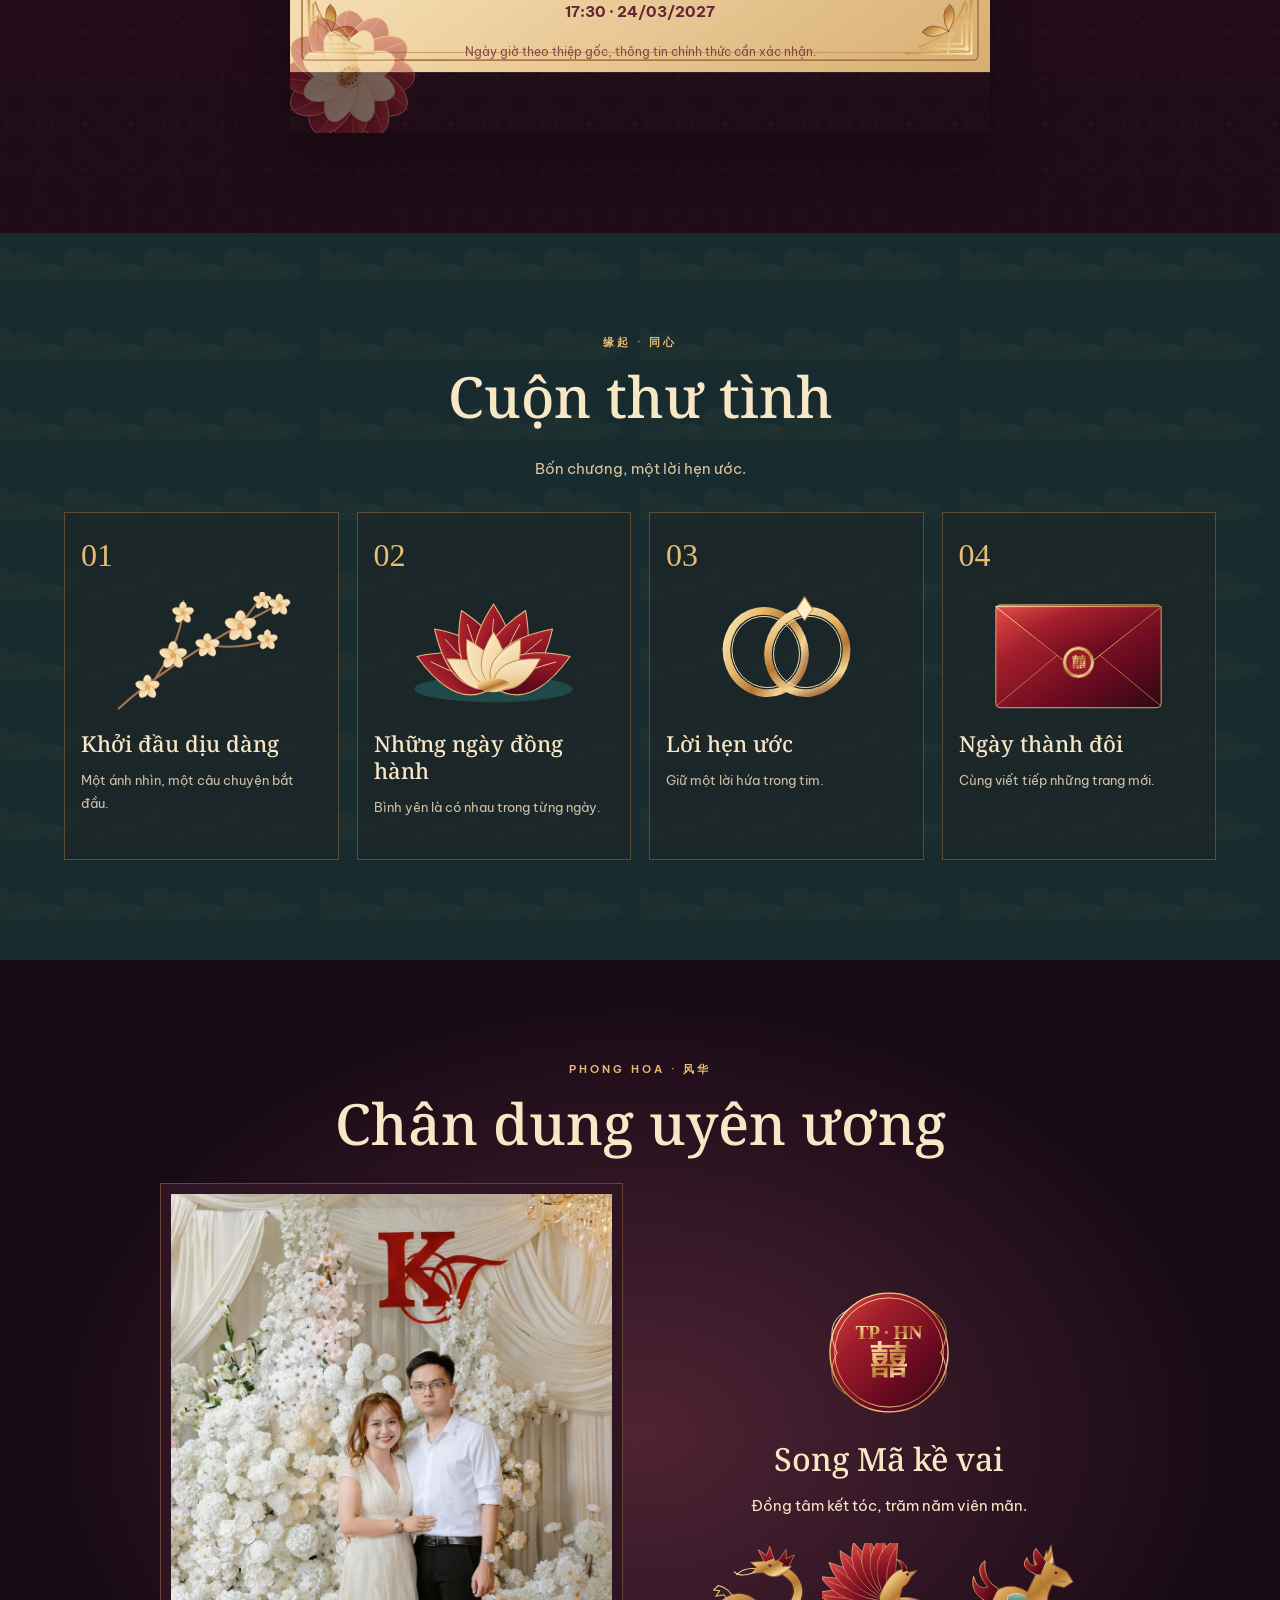
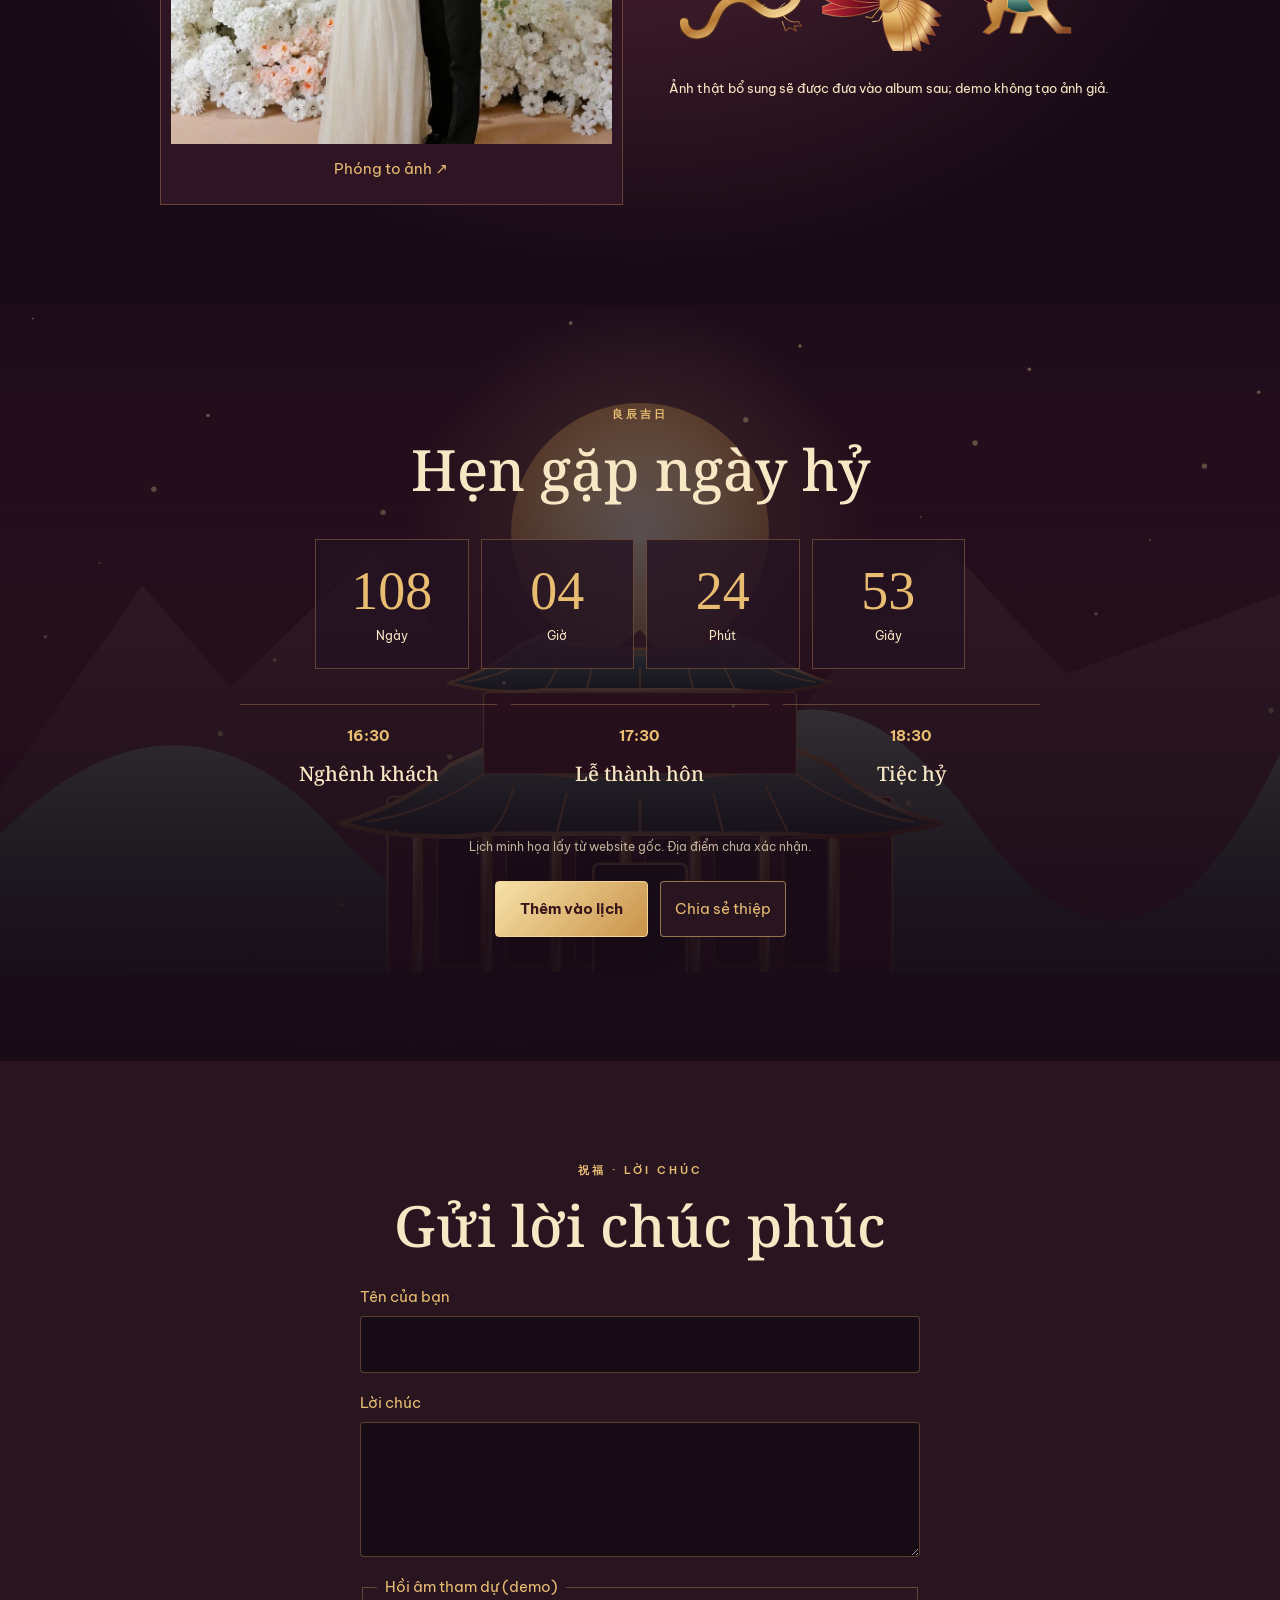
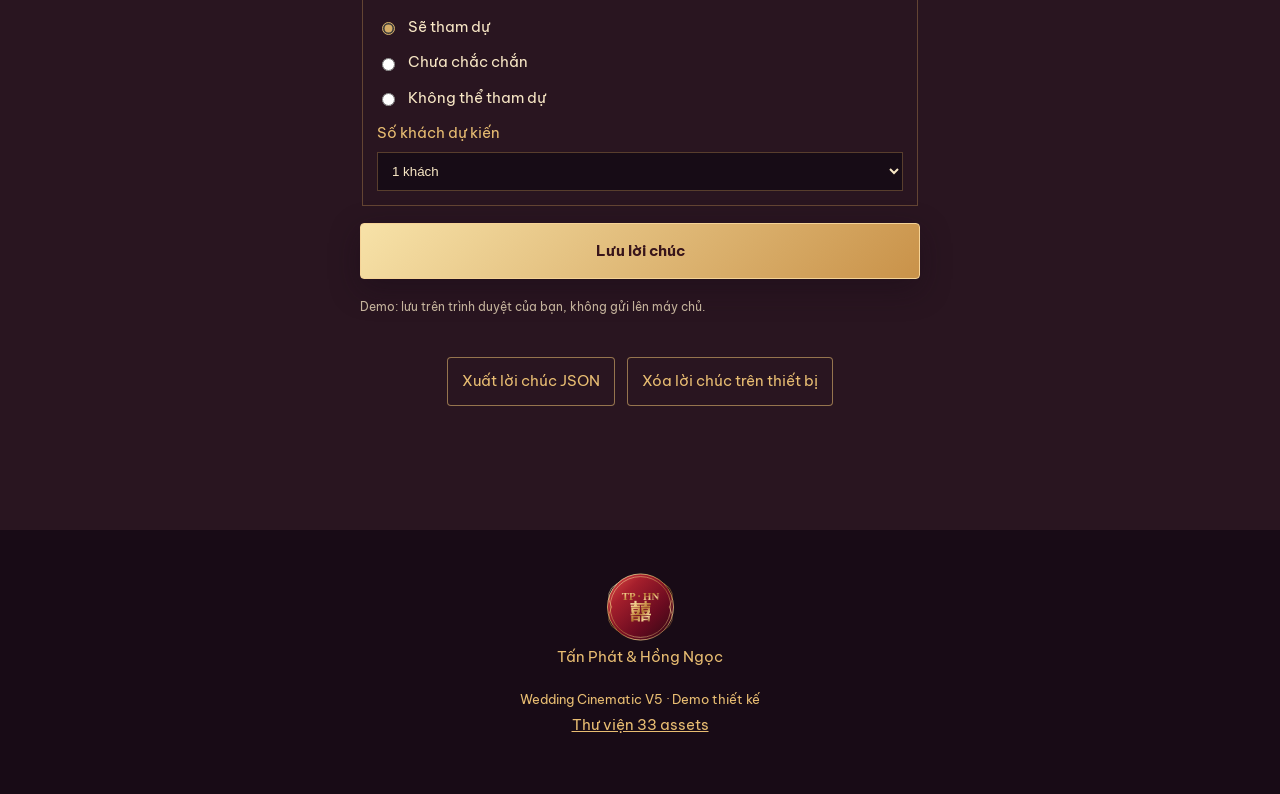
==== commit dddee4af: "Add durable isolated V5 RSVP backend and browser integration" ====
--- a/demo/index.html
+++ b/demo/index.html
@@ -1,5 +1,5 @@
 <!doctype html>
-<html lang="vi"><head><meta charset="utf-8"><meta name="viewport" content="width=device-width,initial-scale=1"><meta name="robots" content="noindex,nofollow"><meta name="theme-color" content="#32101e"><title>Tấn Phát &amp; Hồng Ngọc — Hỷ sự V4</title><link rel="stylesheet" href="wedding.css"><link rel="stylesheet" href="enhancements.css"><link rel="icon" href="../assets/artifact-v2/double-happiness-seal.svg" type="image/svg+xml"></head>
+<html lang="vi"><head><meta charset="utf-8"><meta name="viewport" content="width=device-width,initial-scale=1"><meta name="robots" content="noindex,nofollow"><meta name="theme-color" content="#32101e"><title>Tấn Phát &amp; Hồng Ngọc — Hỷ sự V5</title><link rel="stylesheet" href="wedding.css"><link rel="stylesheet" href="enhancements.css"><link rel="icon" href="../assets/artifact-v2/double-happiness-seal.svg" type="image/svg+xml"></head>
 <body>
 <a class="skip" href="#invitation">Bỏ qua đến thiệp mời</a><div class="read-progress" aria-hidden="true"></div><header class="nav"><a class="brand" href="#home"><img src="../assets/artifact-v2/double-happiness-seal.svg" alt=""> TP <span>·</span> HN</a><nav aria-label="Điều hướng"><a href="#invitation">Thiệp hỷ</a><a href="#story">Chuyện tình</a><a href="#album">Album</a><a href="#wishes">Lời chúc</a></nav><div class="nav-controls"><button id="motion" class="motion" aria-pressed="false" aria-label="Giảm chuyển động">✧</button><button id="menu" class="menu" aria-expanded="false" aria-controls="mobileNav" aria-label="Mở menu">☰</button><button id="music" class="music" aria-pressed="false">♪ <span>Nhạc hỷ</span></button></div></header><nav id="mobileNav" class="mobile-nav" hidden aria-label="Điều hướng di động"><a href="#home">Trang đầu</a><a href="#invitation">Thiệp hỷ</a><a href="#story">Chuyện tình</a><a href="#album">Album</a><a href="#event">Ngày hỷ</a><a href="#wishes">Lời chúc</a></nav>
 <div class="curtain" id="curtain" role="dialog" aria-modal="true" aria-labelledby="curtainTitle"><div class="curtain-left"></div><div class="curtain-right"></div><div class="valance"></div><div class="curtain-copy"><img src="../assets/artifact-v2/double-happiness-seal.svg" alt="" width="110"><p class="eyebrow">良缘天定 · 佳偶天成</p><h1 id="curtainTitle">Tấn Phát <em>&amp;</em> Hồng Ngọc</h1><p>Hỷ sự dưới ánh trăng</p><button id="open" class="gold-button">Mở rèm hỷ sự <span aria-hidden="true">✧</span></button></div></div>
@@ -10,5 +10,5 @@
 <section class="section album" id="album"><p class="eyebrow">PHONG HOA · 风华</p><h2>Chân dung uyên ương</h2><div class="album-grid"><button id="photo" class="album-photo" aria-label="Xem ảnh cưới lớn"><img src="../assets/images/couple-main.png" alt="Chân dung cưới từ bộ ảnh gốc"><span>Phóng to ảnh ↗</span></button><div class="album-copy"><img src="../assets/artifact-v2/monogram.svg" alt="TP HN"><h3>Song Mã kề vai</h3><p>Đồng tâm kết tóc, trăm năm viên mãn.</p><div class="myths"><img src="../assets/artifact-v2/dragon-emblem.svg" alt="Rồng"><img src="../assets/artifact-v2/phoenix-emblem.svg" alt="Phượng"><img src="../assets/artifact-v2/celestial-horse-emblem.svg" alt="Long mã"></div><small>Ảnh thật bổ sung sẽ được đưa vào album sau; demo không tạo ảnh giả.</small></div></div></section>
 <section class="section event" id="event"><p class="eyebrow">良辰吉日</p><h2>Hẹn gặp ngày hỷ</h2><div class="countdown" aria-label="Đếm ngược ngày cưới"><div><b id="days">—</b><span>Ngày</span></div><div><b id="hours">—</b><span>Giờ</span></div><div><b id="minutes">—</b><span>Phút</span></div><div><b id="seconds">—</b><span>Giây</span></div></div><div class="timeline"><article><b>16:30</b><h3>Nghênh khách</h3></article><article><b>17:30</b><h3>Lễ thành hôn</h3></article><article><b>18:30</b><h3>Tiệc hỷ</h3></article></div><p class="notice">Lịch minh họa lấy từ website gốc. Địa điểm chưa xác nhận.</p><div class="event-actions"><button id="calendar" class="gold-button">Thêm vào lịch</button><button id="share" class="outline-button">Chia sẻ thiệp</button></div><p id="shareStatus" role="status"></p></section>
 <section class="section wishes" id="wishes"><p class="eyebrow">祝福 · LỜI CHÚC</p><h2>Gửi lời chúc phúc</h2><form id="wishForm"><label>Tên của bạn<input id="guest" maxlength="80" required autocomplete="off"></label><label>Lời chúc<textarea id="wish" maxlength="500" rows="4" required></textarea></label><fieldset class="attendance"><legend>Hồi âm tham dự (demo)</legend><label><input type="radio" name="attendance" value="yes" checked> Sẽ tham dự</label><label><input type="radio" name="attendance" value="maybe"> Chưa chắc chắn</label><label><input type="radio" name="attendance" value="no"> Không thể tham dự</label><label>Số khách dự kiến<select id="guests"><option value="1">1 khách</option><option value="2">2 khách</option><option value="3">3 khách</option><option value="4">4 khách</option></select></label></fieldset><button class="gold-button" type="submit">Lưu lời chúc</button><p class="notice">Demo: lưu trên trình duyệt của bạn, không gửi lên máy chủ.</p></form><p id="status" role="status"></p><ul id="wishList"></ul><div class="event-actions"><button id="exportWishes" class="outline-button">Xuất lời chúc JSON</button><button id="clearWishes" class="outline-button">Xóa lời chúc trên thiết bị</button></div></section>
-</main><footer><img src="../assets/artifact-v2/monogram.svg" alt="" width="95"><p>Tấn Phát &amp; Hồng Ngọc</p><small>Wedding Cinematic V4 · Demo thiết kế</small><p><a href="../assets/artifact-v2/">Thư viện 33 assets</a></p></footer>
-<dialog id="lightbox"><button id="closePhoto" aria-label="Đóng ảnh">×</button><img src="../assets/images/couple-main.png" alt="Ảnh cưới phóng to"></dialog><audio id="audio" preload="none" loop src="../assets/music/wedding-song.mp3"></audio><script src="wedding.js"></script><script src="enhancements.js"></script></body></html>
+</main><footer><img src="../assets/artifact-v2/monogram.svg" alt="" width="95"><p>Tấn Phát &amp; Hồng Ngọc</p><small>Wedding Cinematic V5 · Demo thiết kế</small><p><a href="../assets/artifact-v2/">Thư viện 33 assets</a></p></footer>
+<dialog id="lightbox"><button id="closePhoto" aria-label="Đóng ảnh">×</button><img src="../assets/images/couple-main.png" alt="Ảnh cưới phóng to"></dialog><audio id="audio" preload="none" loop src="../assets/music/wedding-song.mp3"></audio><script src="wedding.js"></script><script src="enhancements.js"></script><script src="rsvp.js"></script></body></html>
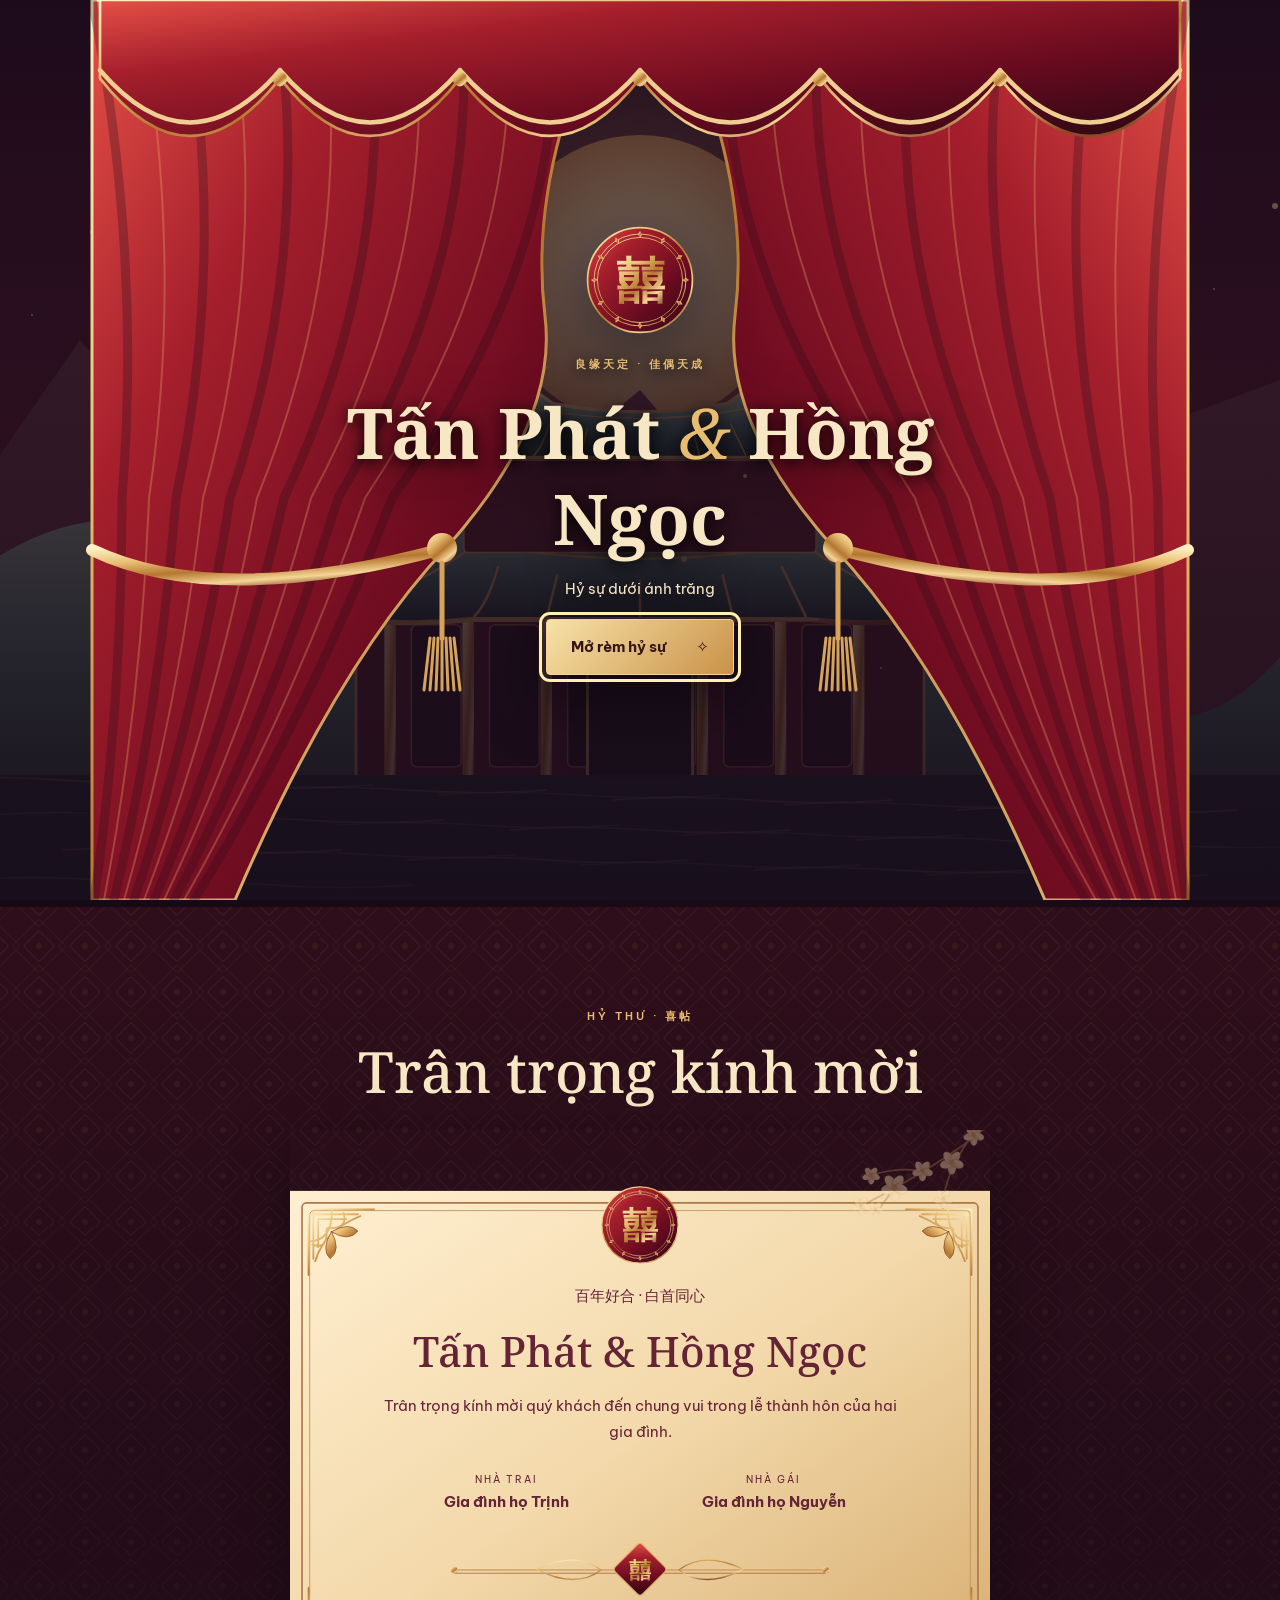
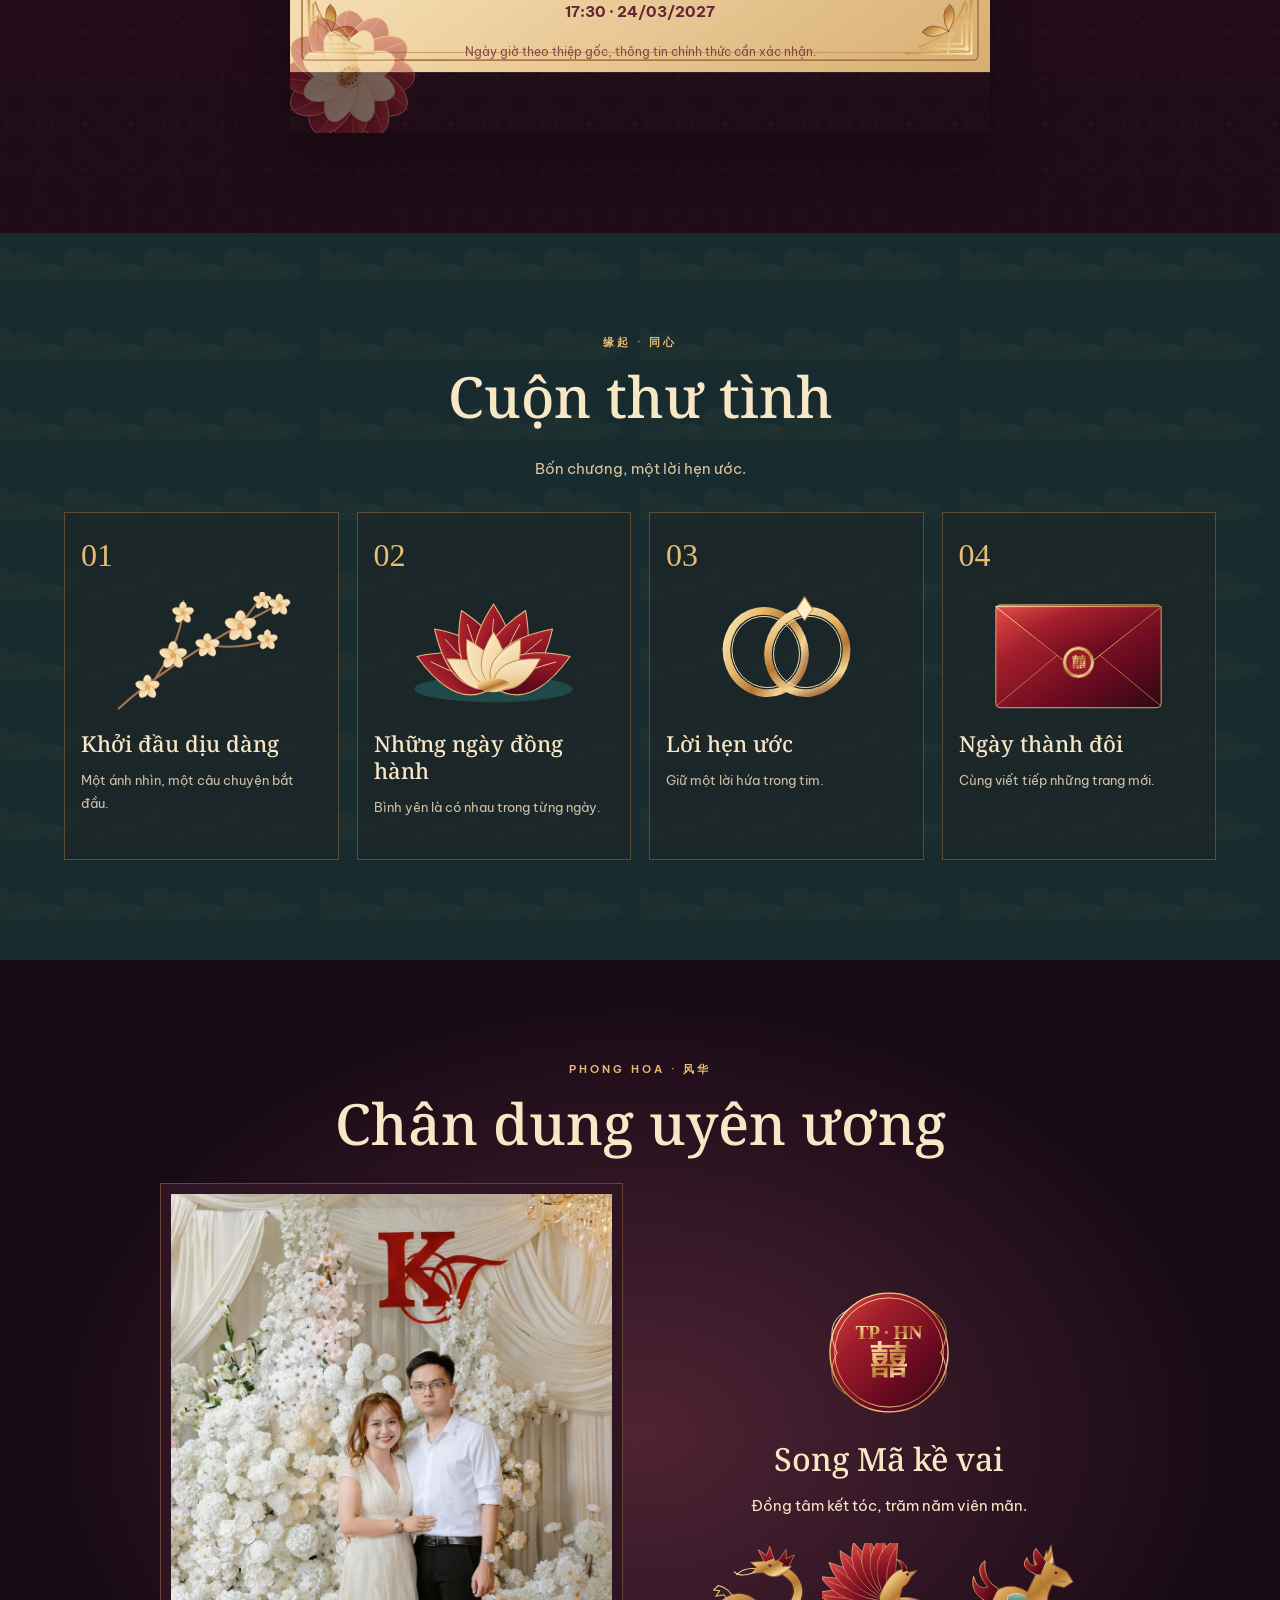
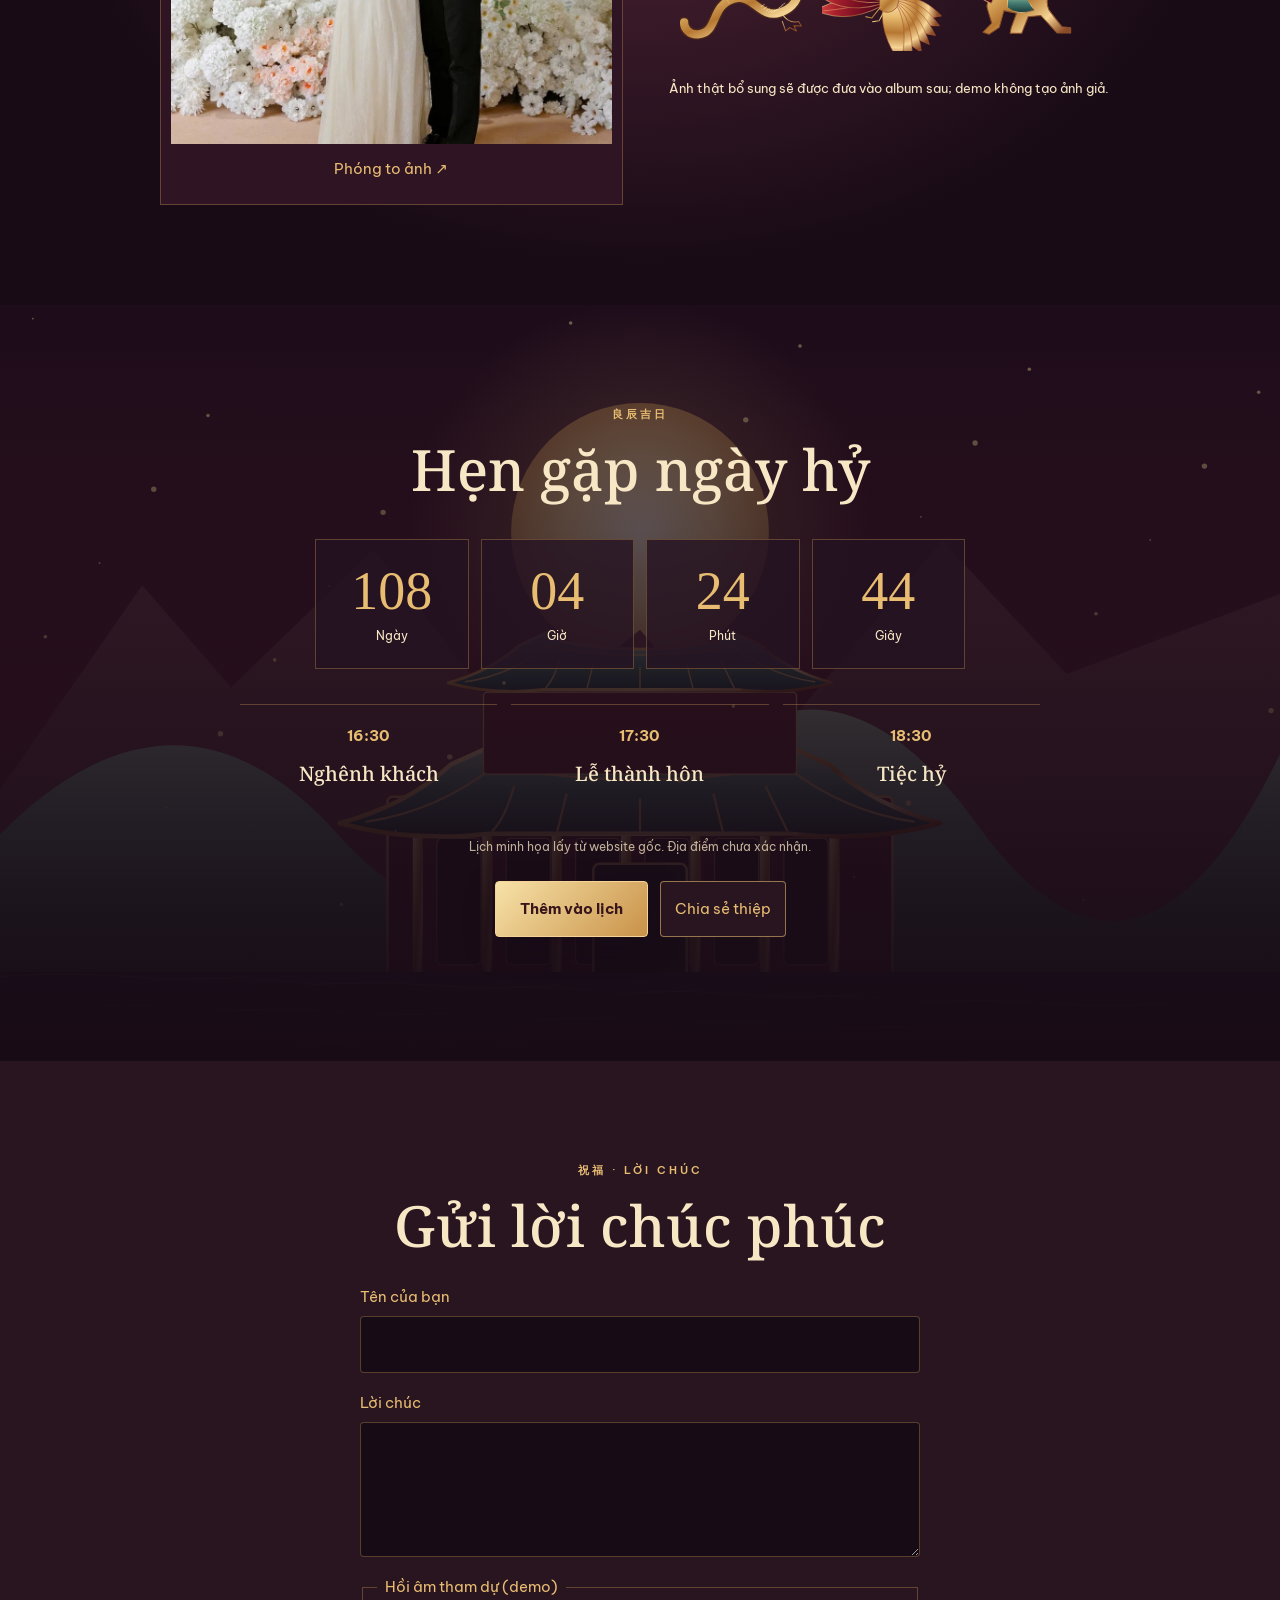
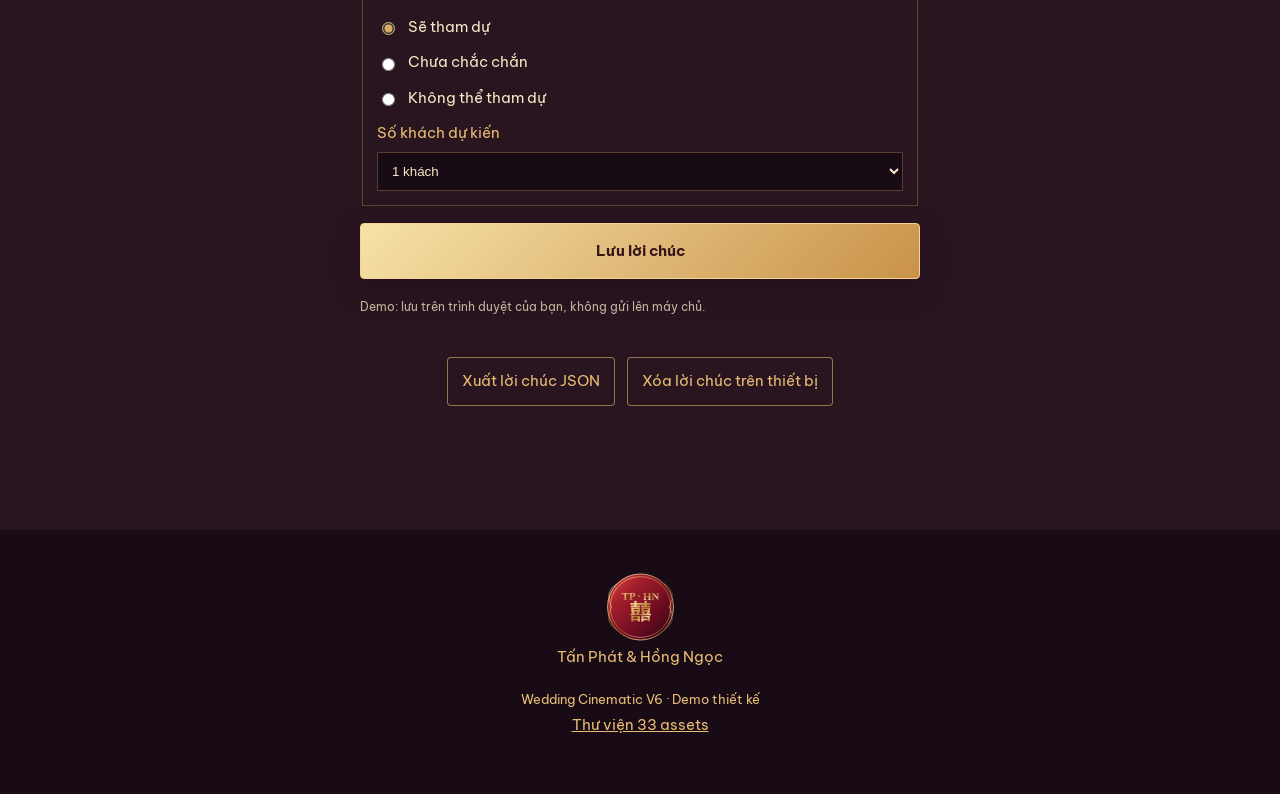
==== commit 11e74970: "Complete V6 private admin, invite protection, backup and cinematic effects" ====
--- a/demo/index.html
+++ b/demo/index.html
@@ -1,14 +1,14 @@
 <!doctype html>
-<html lang="vi"><head><meta charset="utf-8"><meta name="viewport" content="width=device-width,initial-scale=1"><meta name="robots" content="noindex,nofollow"><meta name="theme-color" content="#32101e"><title>Tấn Phát &amp; Hồng Ngọc — Hỷ sự V5</title><link rel="stylesheet" href="wedding.css"><link rel="stylesheet" href="enhancements.css"><link rel="icon" href="../assets/artifact-v2/double-happiness-seal.svg" type="image/svg+xml"></head>
+<html lang="vi"><head><meta charset="utf-8"><meta name="viewport" content="width=device-width,initial-scale=1"><meta name="robots" content="noindex,nofollow"><meta name="theme-color" content="#32101e"><title>Tấn Phát &amp; Hồng Ngọc — Hỷ sự V6</title><link rel="stylesheet" href="wedding.css"><link rel="stylesheet" href="enhancements.css"><link rel="stylesheet" href="v6.css"><link rel="icon" href="../assets/artifact-v2/double-happiness-seal.svg" type="image/svg+xml"></head>
 <body>
 <a class="skip" href="#invitation">Bỏ qua đến thiệp mời</a><div class="read-progress" aria-hidden="true"></div><header class="nav"><a class="brand" href="#home"><img src="../assets/artifact-v2/double-happiness-seal.svg" alt=""> TP <span>·</span> HN</a><nav aria-label="Điều hướng"><a href="#invitation">Thiệp hỷ</a><a href="#story">Chuyện tình</a><a href="#album">Album</a><a href="#wishes">Lời chúc</a></nav><div class="nav-controls"><button id="motion" class="motion" aria-pressed="false" aria-label="Giảm chuyển động">✧</button><button id="menu" class="menu" aria-expanded="false" aria-controls="mobileNav" aria-label="Mở menu">☰</button><button id="music" class="music" aria-pressed="false">♪ <span>Nhạc hỷ</span></button></div></header><nav id="mobileNav" class="mobile-nav" hidden aria-label="Điều hướng di động"><a href="#home">Trang đầu</a><a href="#invitation">Thiệp hỷ</a><a href="#story">Chuyện tình</a><a href="#album">Album</a><a href="#event">Ngày hỷ</a><a href="#wishes">Lời chúc</a></nav>
 <div class="curtain" id="curtain" role="dialog" aria-modal="true" aria-labelledby="curtainTitle"><div class="curtain-left"></div><div class="curtain-right"></div><div class="valance"></div><div class="curtain-copy"><img src="../assets/artifact-v2/double-happiness-seal.svg" alt="" width="110"><p class="eyebrow">良缘天定 · 佳偶天成</p><h1 id="curtainTitle">Tấn Phát <em>&amp;</em> Hồng Ngọc</h1><p>Hỷ sự dưới ánh trăng</p><button id="open" class="gold-button">Mở rèm hỷ sự <span aria-hidden="true">✧</span></button></div></div>
 <main id="home" tabindex="-1">
-<section class="hero"><div class="scene" aria-hidden="true"><div class="starfield"></div><div class="cloud-ribbon cloud-a"></div><div class="cloud-ribbon cloud-b"></div><div class="moon"></div><div class="mountains"></div><div class="palace"></div><div class="water"></div><img class="dragon" src="../assets/images/dragon.png" alt=""><img class="phoenix" src="../assets/images/phoenix.png" alt=""><img class="lotus l" src="../assets/artifact-v2/lotus.svg" alt=""><img class="lotus r" src="../assets/artifact-v2/lotus.svg" alt=""><img class="lantern l" src="../assets/artifact-v2/lantern.svg" alt=""><img class="lantern r" src="../assets/artifact-v2/lantern.svg" alt=""></div><div class="hero-inner"><div class="hero-text"><p class="eyebrow">THIỆP HỶ · WEDDING INVITATION</p><img class="seal" src="../assets/artifact-v2/double-happiness-seal.svg" alt="Song hỷ"><h1>Tấn Phát <em>&amp;</em><br> Hồng Ngọc</h1><p class="chinese">百年好合 · 永结同心</p><p class="lead">Mời bạn cùng chứng kiến khoảnh khắc hai trái tim nên duyên, giữa sắc son, ánh trăng và lời chúc trăm năm.</p><div class="date"><span>THỨ TƯ</span><strong>24.03.2027</strong><span>17:30</span></div><a class="gold-button" href="#invitation">Xem thiệp mời <span>↓</span></a></div><figure class="portrait"><img src="../assets/images/couple-main.png" alt="Ảnh cưới trong website gốc"><figcaption>Song Mã thành duyên · 午</figcaption></figure></div><a class="scroll" href="#invitation">CUỘN XUỐNG <span>↓</span></a></section>
+<section class="hero"><div class="scene" aria-hidden="true"><div class="cinematic-beams"></div><div class="cinematic-dust"></div><div class="starfield"></div><div class="cloud-ribbon cloud-a"></div><div class="cloud-ribbon cloud-b"></div><div class="moon"></div><div class="mountains"></div><div class="palace"></div><div class="water"></div><img class="dragon" src="../assets/images/dragon.png" alt=""><img class="phoenix" src="../assets/images/phoenix.png" alt=""><img class="lotus l" src="../assets/artifact-v2/lotus.svg" alt=""><img class="lotus r" src="../assets/artifact-v2/lotus.svg" alt=""><img class="lantern l" src="../assets/artifact-v2/lantern.svg" alt=""><img class="lantern r" src="../assets/artifact-v2/lantern.svg" alt=""></div><div class="hero-inner"><div class="hero-text"><p class="eyebrow">THIỆP HỶ · WEDDING INVITATION</p><img class="seal" src="../assets/artifact-v2/double-happiness-seal.svg" alt="Song hỷ"><h1>Tấn Phát <em>&amp;</em><br> Hồng Ngọc</h1><p class="chinese">百年好合 · 永结同心</p><p class="lead">Mời bạn cùng chứng kiến khoảnh khắc hai trái tim nên duyên, giữa sắc son, ánh trăng và lời chúc trăm năm.</p><div class="date"><span>THỨ TƯ</span><strong>24.03.2027</strong><span>17:30</span></div><a class="gold-button" href="#invitation">Xem thiệp mời <span>↓</span></a></div><figure class="portrait"><img src="../assets/images/couple-main.png" alt="Ảnh cưới trong website gốc"><figcaption>Song Mã thành duyên · 午</figcaption></figure></div><a class="scroll" href="#invitation">CUỘN XUỐNG <span>↓</span></a></section>
 <section class="section invitation" id="invitation"><p class="eyebrow">HỶ THƯ · 喜帖</p><h2>Trân trọng kính mời</h2><div class="paper"><img class="paper-flower left" src="../assets/artifact-v2/peony.svg" alt=""><img class="paper-flower right" src="../assets/artifact-v2/plum-branch.svg" alt=""><img class="paper-seal" src="../assets/artifact-v2/double-happiness-seal.svg" alt=""><p>百年好合 · 白首同心</p><h3>Tấn Phát &amp; Hồng Ngọc</h3><p>Trân trọng kính mời quý khách đến chung vui trong lễ thành hôn của hai gia đình.</p><div class="families"><div><small>NHÀ TRAI</small><strong>Gia đình họ Trịnh</strong></div><div><small>NHÀ GÁI</small><strong>Gia đình họ Nguyễn</strong></div></div><img class="divider" src="../assets/artifact-v2/scroll-divider.svg" alt=""><p><strong>17:30 · 24/03/2027</strong></p><p class="notice">Ngày giờ theo thiệp gốc, thông tin chính thức cần xác nhận.</p></div></section>
 <section class="section story" id="story"><p class="eyebrow">缘起 · 同心</p><h2>Cuộn thư tình</h2><p class="intro">Bốn chương, một lời hẹn ước.</p><div class="chapters"><article><span>01</span><img src="../assets/artifact-v2/plum-branch.svg" alt=""><h3>Khởi đầu dịu dàng</h3><p>Một ánh nhìn, một câu chuyện bắt đầu.</p></article><article><span>02</span><img src="../assets/artifact-v2/lotus.svg" alt=""><h3>Những ngày đồng hành</h3><p>Bình yên là có nhau trong từng ngày.</p></article><article><span>03</span><img src="../assets/artifact-v2/gold-ring-pair.svg" alt=""><h3>Lời hẹn ước</h3><p>Giữ một lời hứa trong tim.</p></article><article><span>04</span><img src="../assets/artifact-v2/invitation-envelope.svg" alt=""><h3>Ngày thành đôi</h3><p>Cùng viết tiếp những trang mới.</p></article></div></section>
 <section class="section album" id="album"><p class="eyebrow">PHONG HOA · 风华</p><h2>Chân dung uyên ương</h2><div class="album-grid"><button id="photo" class="album-photo" aria-label="Xem ảnh cưới lớn"><img src="../assets/images/couple-main.png" alt="Chân dung cưới từ bộ ảnh gốc"><span>Phóng to ảnh ↗</span></button><div class="album-copy"><img src="../assets/artifact-v2/monogram.svg" alt="TP HN"><h3>Song Mã kề vai</h3><p>Đồng tâm kết tóc, trăm năm viên mãn.</p><div class="myths"><img src="../assets/artifact-v2/dragon-emblem.svg" alt="Rồng"><img src="../assets/artifact-v2/phoenix-emblem.svg" alt="Phượng"><img src="../assets/artifact-v2/celestial-horse-emblem.svg" alt="Long mã"></div><small>Ảnh thật bổ sung sẽ được đưa vào album sau; demo không tạo ảnh giả.</small></div></div></section>
 <section class="section event" id="event"><p class="eyebrow">良辰吉日</p><h2>Hẹn gặp ngày hỷ</h2><div class="countdown" aria-label="Đếm ngược ngày cưới"><div><b id="days">—</b><span>Ngày</span></div><div><b id="hours">—</b><span>Giờ</span></div><div><b id="minutes">—</b><span>Phút</span></div><div><b id="seconds">—</b><span>Giây</span></div></div><div class="timeline"><article><b>16:30</b><h3>Nghênh khách</h3></article><article><b>17:30</b><h3>Lễ thành hôn</h3></article><article><b>18:30</b><h3>Tiệc hỷ</h3></article></div><p class="notice">Lịch minh họa lấy từ website gốc. Địa điểm chưa xác nhận.</p><div class="event-actions"><button id="calendar" class="gold-button">Thêm vào lịch</button><button id="share" class="outline-button">Chia sẻ thiệp</button></div><p id="shareStatus" role="status"></p></section>
-<section class="section wishes" id="wishes"><p class="eyebrow">祝福 · LỜI CHÚC</p><h2>Gửi lời chúc phúc</h2><form id="wishForm"><label>Tên của bạn<input id="guest" maxlength="80" required autocomplete="off"></label><label>Lời chúc<textarea id="wish" maxlength="500" rows="4" required></textarea></label><fieldset class="attendance"><legend>Hồi âm tham dự (demo)</legend><label><input type="radio" name="attendance" value="yes" checked> Sẽ tham dự</label><label><input type="radio" name="attendance" value="maybe"> Chưa chắc chắn</label><label><input type="radio" name="attendance" value="no"> Không thể tham dự</label><label>Số khách dự kiến<select id="guests"><option value="1">1 khách</option><option value="2">2 khách</option><option value="3">3 khách</option><option value="4">4 khách</option></select></label></fieldset><button class="gold-button" type="submit">Lưu lời chúc</button><p class="notice">Demo: lưu trên trình duyệt của bạn, không gửi lên máy chủ.</p></form><p id="status" role="status"></p><ul id="wishList"></ul><div class="event-actions"><button id="exportWishes" class="outline-button">Xuất lời chúc JSON</button><button id="clearWishes" class="outline-button">Xóa lời chúc trên thiết bị</button></div></section>
-</main><footer><img src="../assets/artifact-v2/monogram.svg" alt="" width="95"><p>Tấn Phát &amp; Hồng Ngọc</p><small>Wedding Cinematic V5 · Demo thiết kế</small><p><a href="../assets/artifact-v2/">Thư viện 33 assets</a></p></footer>
-<dialog id="lightbox"><button id="closePhoto" aria-label="Đóng ảnh">×</button><img src="../assets/images/couple-main.png" alt="Ảnh cưới phóng to"></dialog><audio id="audio" preload="none" loop src="../assets/music/wedding-song.mp3"></audio><script src="wedding.js"></script><script src="enhancements.js"></script><script src="rsvp.js"></script></body></html>
+<section class="section wishes" id="wishes"><p class="eyebrow">祝福 · LỜI CHÚC</p><h2>Gửi lời chúc phúc</h2><form id="wishForm"><label id="inviteCodeLabel" hidden>Mã mời RSVP<input id="inviteCode" type="password" autocomplete="off" maxlength="128"></label><div class="trap" aria-hidden="true"><label>Website<input id="website" name="website" tabindex="-1" autocomplete="off"></label></div><label>Tên của bạn<input id="guest" maxlength="80" required autocomplete="off"></label><label>Lời chúc<textarea id="wish" maxlength="500" rows="4" required></textarea></label><fieldset class="attendance"><legend>Hồi âm tham dự (demo)</legend><label><input type="radio" name="attendance" value="yes" checked> Sẽ tham dự</label><label><input type="radio" name="attendance" value="maybe"> Chưa chắc chắn</label><label><input type="radio" name="attendance" value="no"> Không thể tham dự</label><label>Số khách dự kiến<select id="guests"><option value="1">1 khách</option><option value="2">2 khách</option><option value="3">3 khách</option><option value="4">4 khách</option></select></label></fieldset><button class="gold-button" type="submit">Lưu lời chúc</button><p class="notice">Demo: lưu trên trình duyệt của bạn, không gửi lên máy chủ.</p></form><p id="status" role="status"></p><ul id="wishList"></ul><div class="event-actions"><button id="exportWishes" class="outline-button">Xuất lời chúc JSON</button><button id="clearWishes" class="outline-button">Xóa lời chúc trên thiết bị</button></div></section>
+</main><footer><img src="../assets/artifact-v2/monogram.svg" alt="" width="95"><p>Tấn Phát &amp; Hồng Ngọc</p><small>Wedding Cinematic V6 · Demo thiết kế</small><p><a href="../assets/artifact-v2/">Thư viện 33 assets</a></p></footer>
+<dialog id="lightbox"><button id="closePhoto" aria-label="Đóng ảnh">×</button><img src="../assets/images/couple-main.png" alt="Ảnh cưới phóng to"></dialog><audio id="audio" preload="none" loop src="../assets/music/wedding-song.mp3"></audio><script src="wedding.js"></script><script src="enhancements.js"></script><script src="rsvp.js"></script><script src="v6.js"></script></body></html>
--- a/demo/v6.css
+++ b/demo/v6.css
@@ -0,0 +1,2 @@
+.trap{position:absolute;width:1px;height:1px;overflow:hidden;clip-path:inset(50%);opacity:0;pointer-events:none}.cinematic-beams{position:absolute;inset:0;pointer-events:none;background:conic-gradient(from 164deg at 50% 12%,transparent 0deg,#ffe1a014 8deg,transparent 17deg,#e7ad7521 24deg,transparent 35deg);mix-blend-mode:screen;animation:wedding-ray 16s ease-in-out infinite}.cinematic-dust{position:absolute;inset:0;pointer-events:none;background-image:radial-gradient(circle,#ffdc8b 0 1px,transparent 2px),radial-gradient(circle,#fff4d4 0 1px,transparent 2px);background-size:131px 179px,223px 197px;opacity:.25;animation:wedding-dust 25s linear infinite}.portrait{border:1px solid #d5b378;box-shadow:0 18px 65px #0008,inset 0 0 26px #d5b37833}.curtain-copy{filter:drop-shadow(0 20px 32px #0006)}@keyframes wedding-ray{50%{opacity:.35;transform:rotate(5deg) scale(1.08)}}@keyframes wedding-dust{to{background-position:131px -179px,-223px -197px}}@media(prefers-reduced-motion:reduce){.cinematic-beams,.cinematic-dust{animation:none}}.motion-off .cinematic-beams,.motion-off .cinematic-dust{animation:none!important}
+#inviteCodeLabel[hidden]{display:none!important}
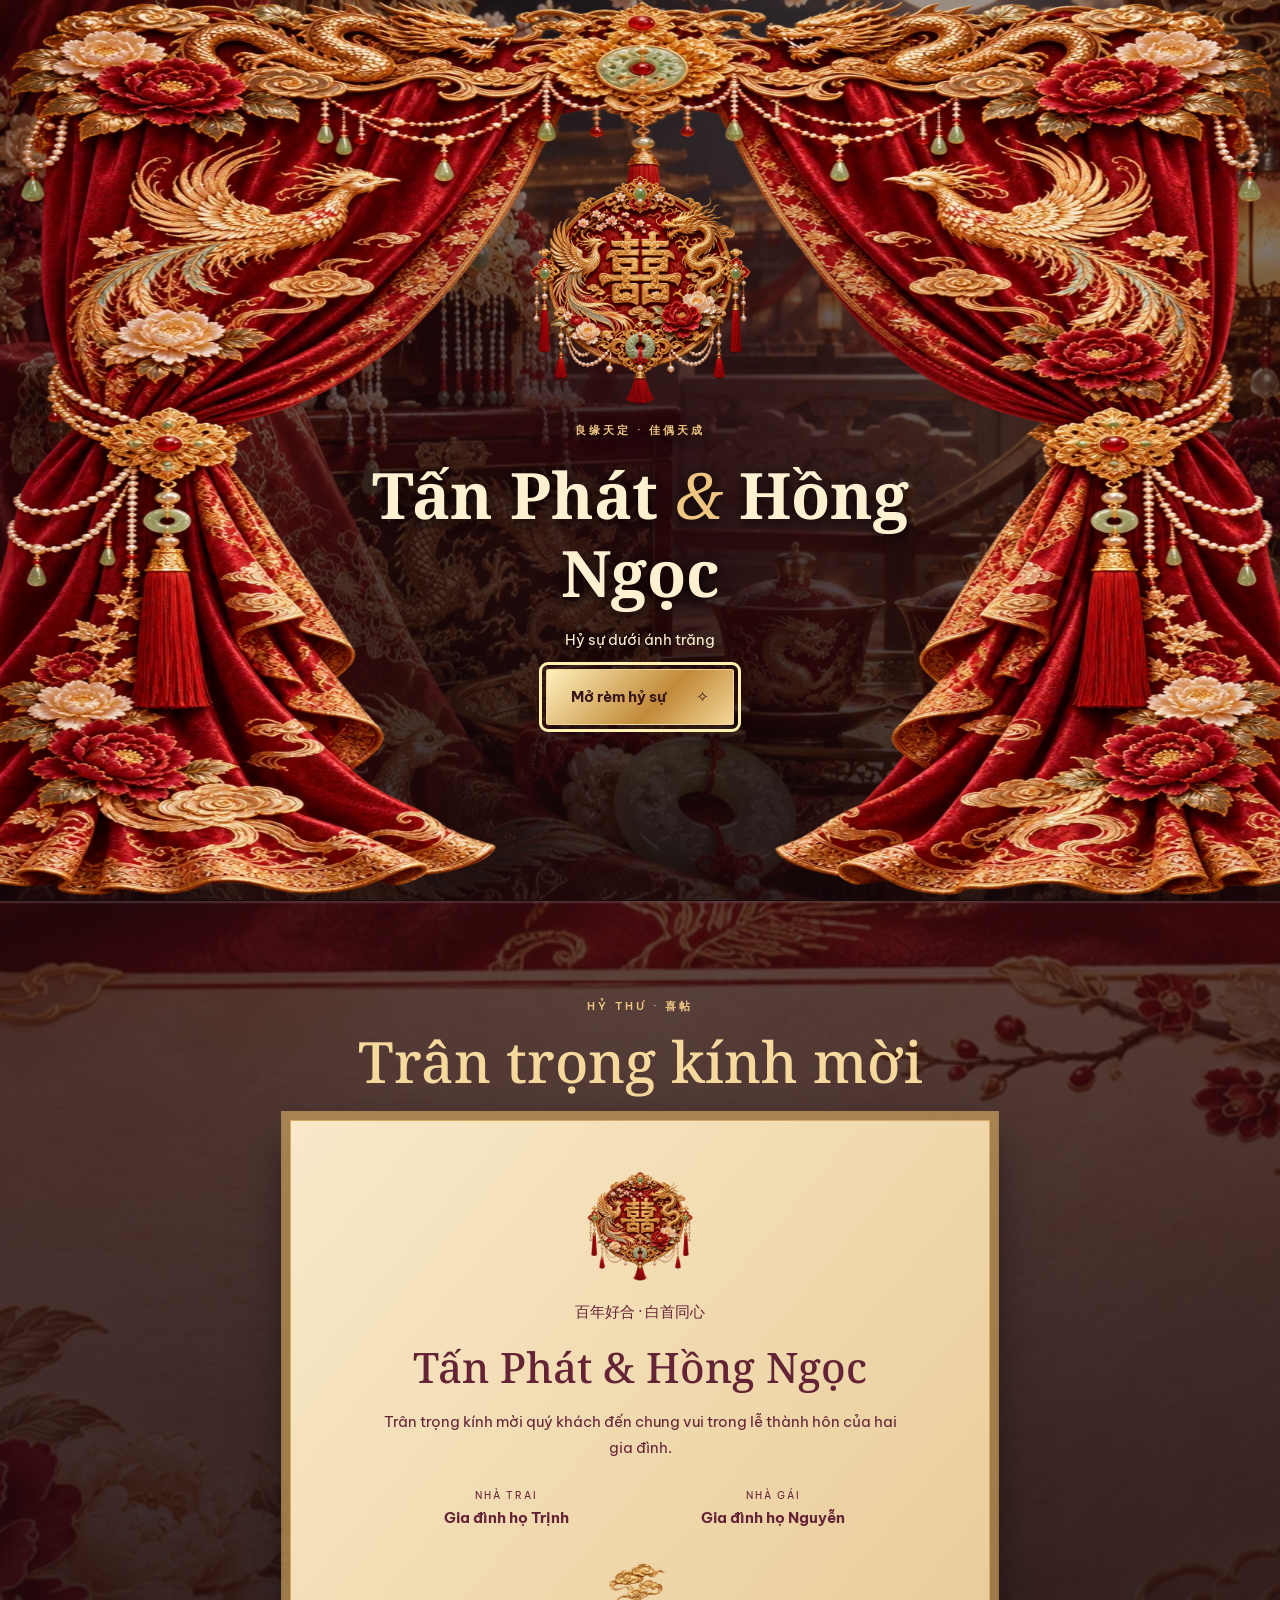
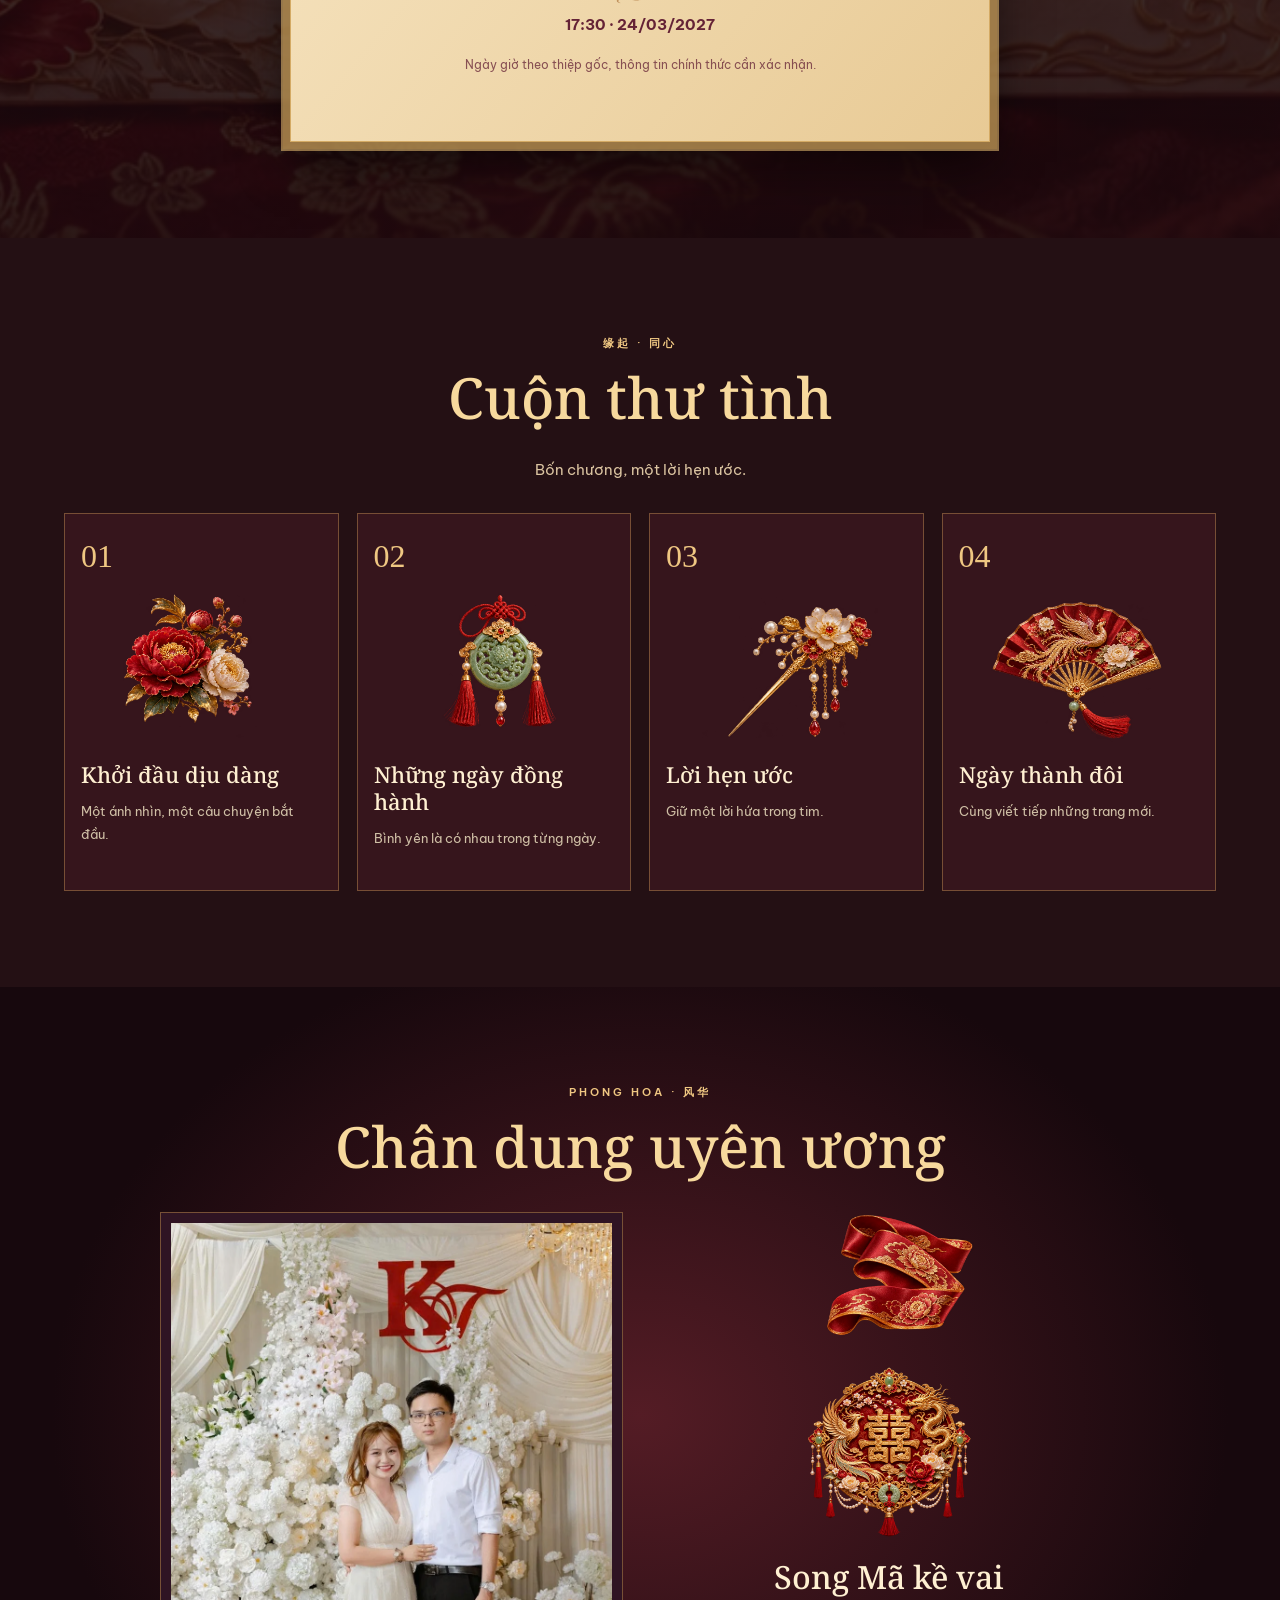
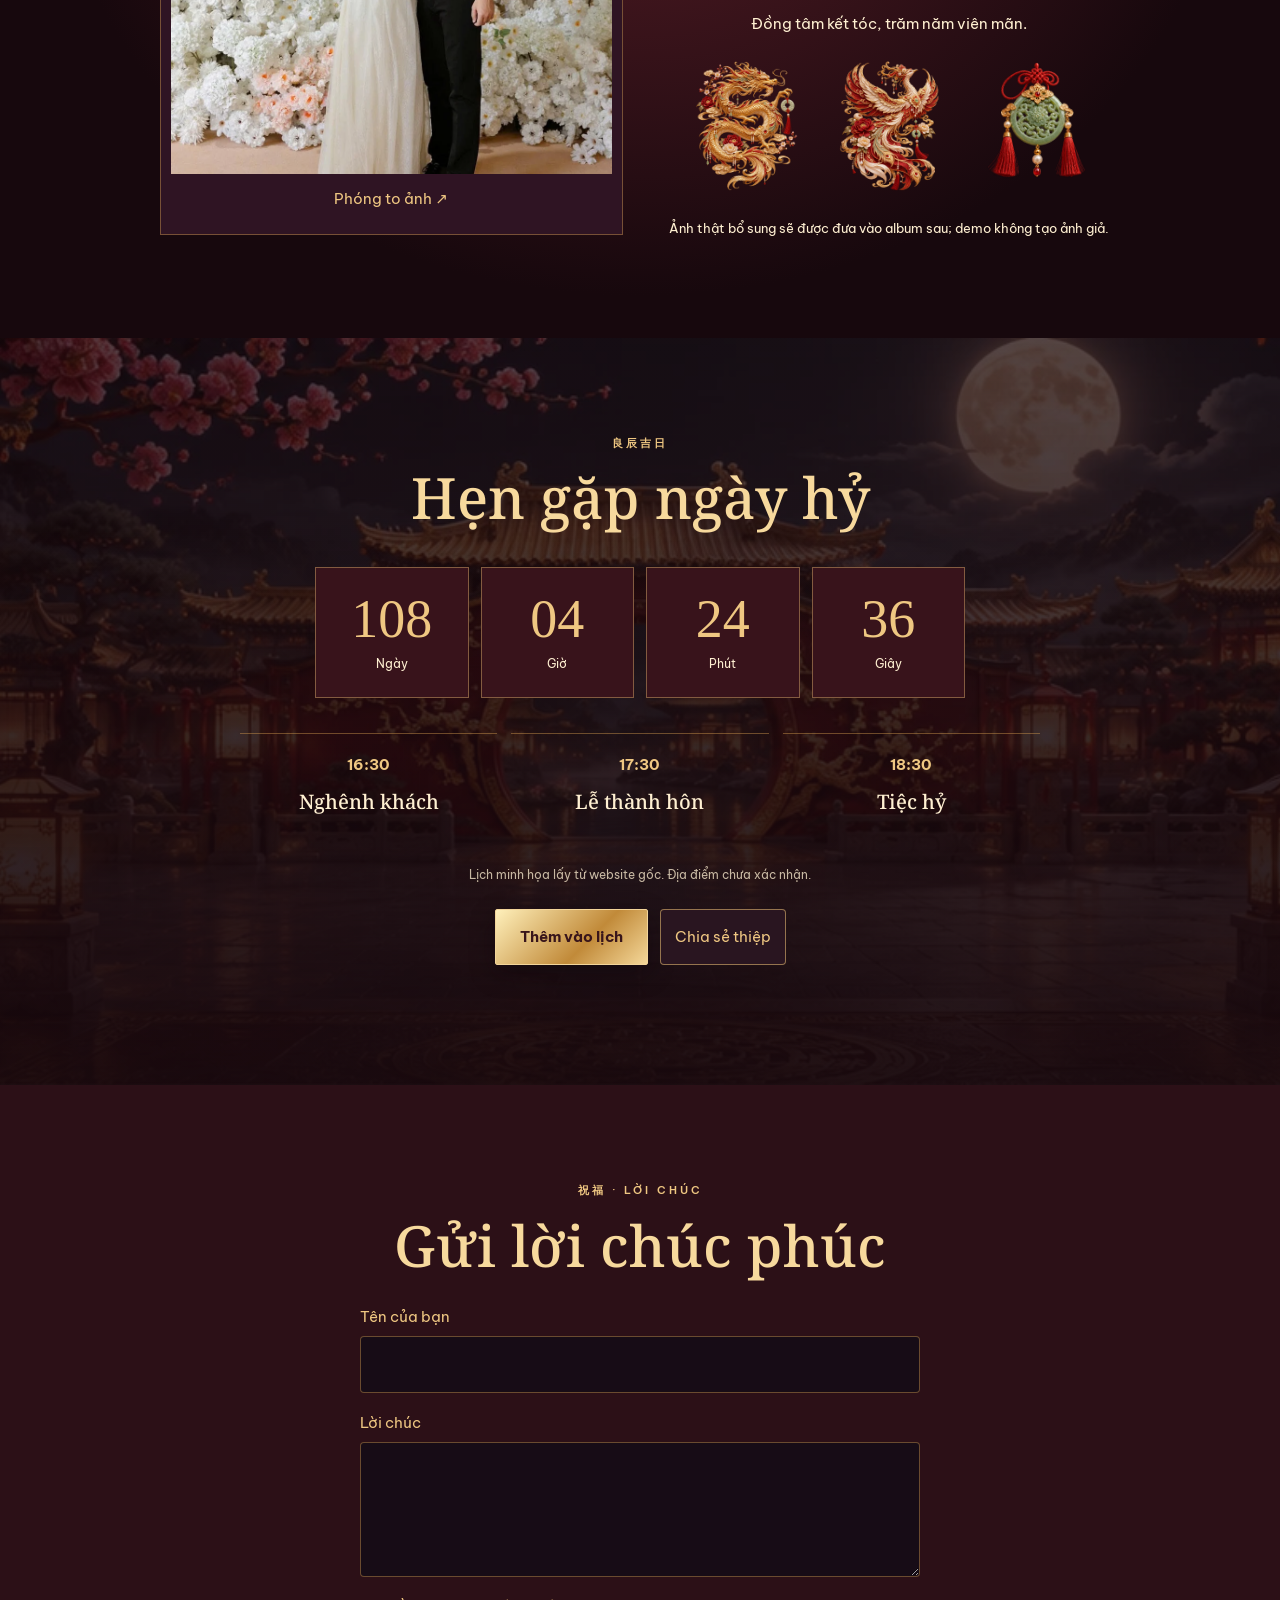
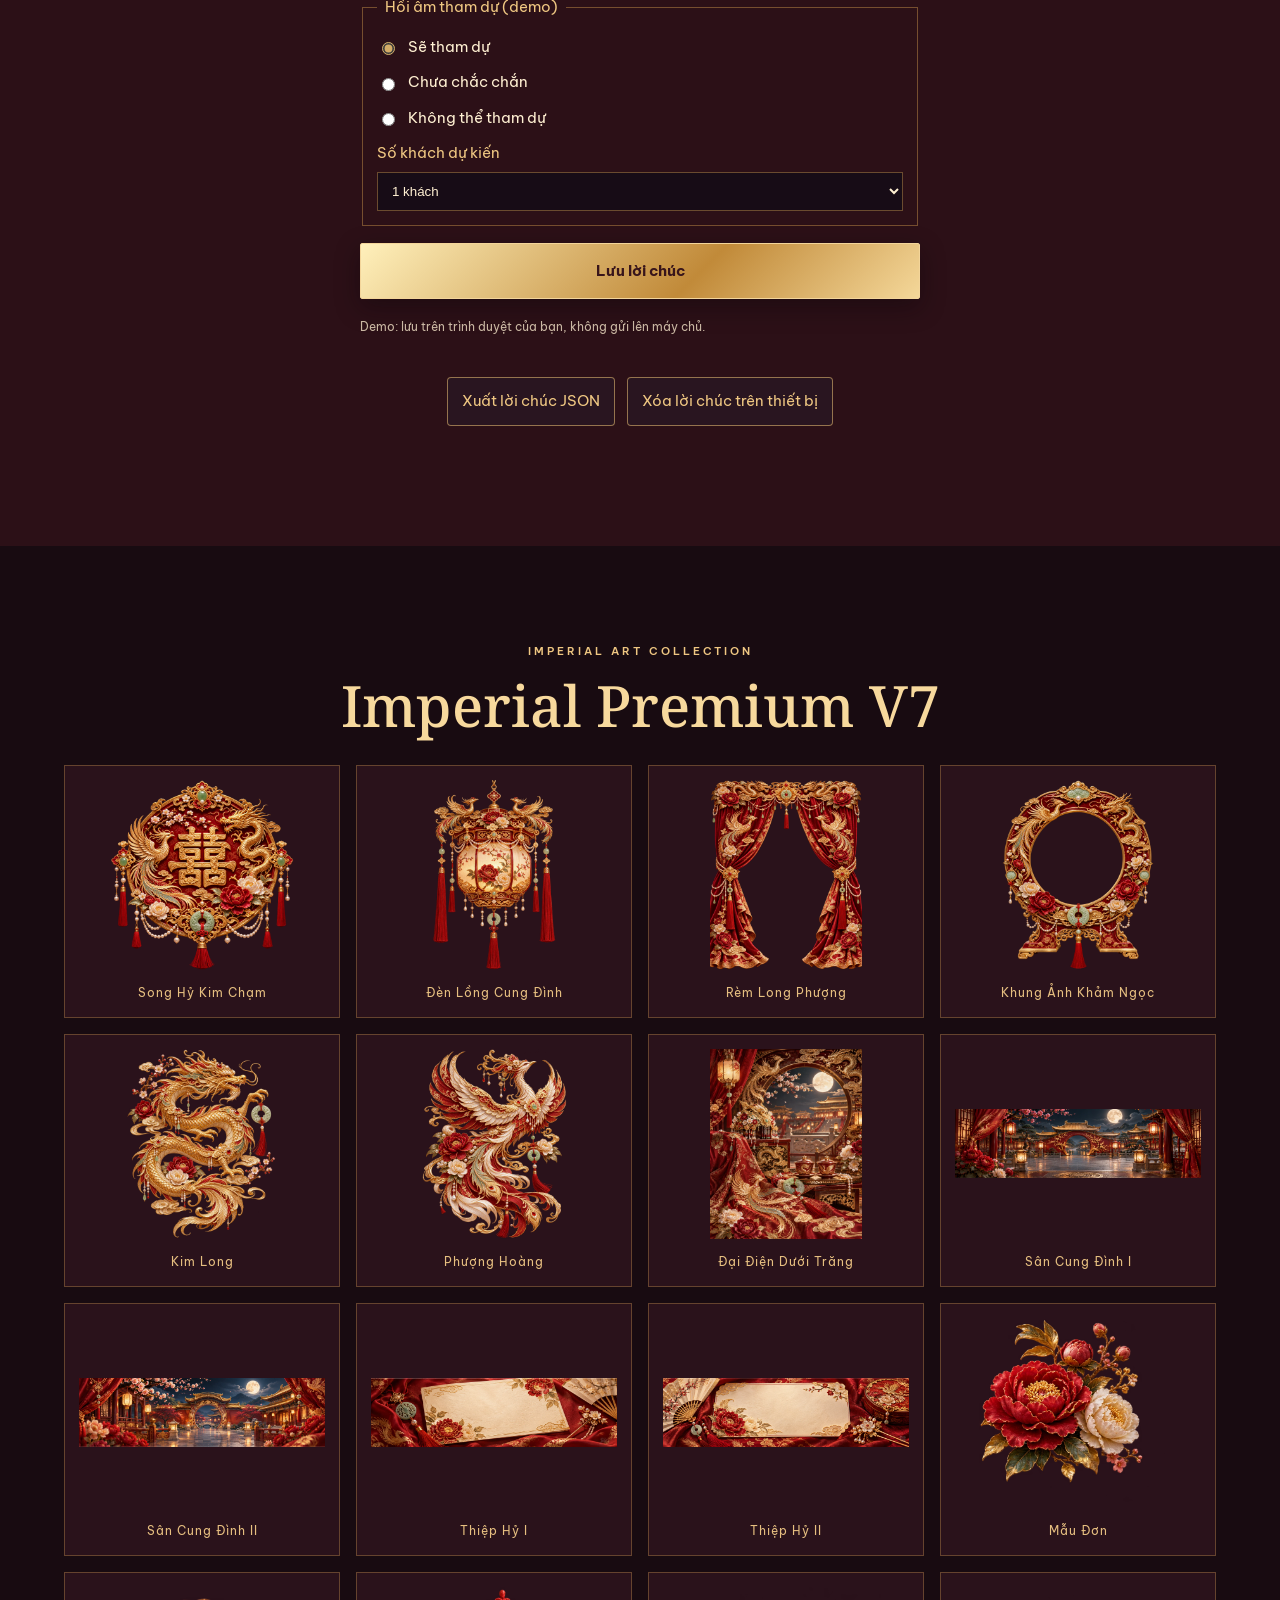
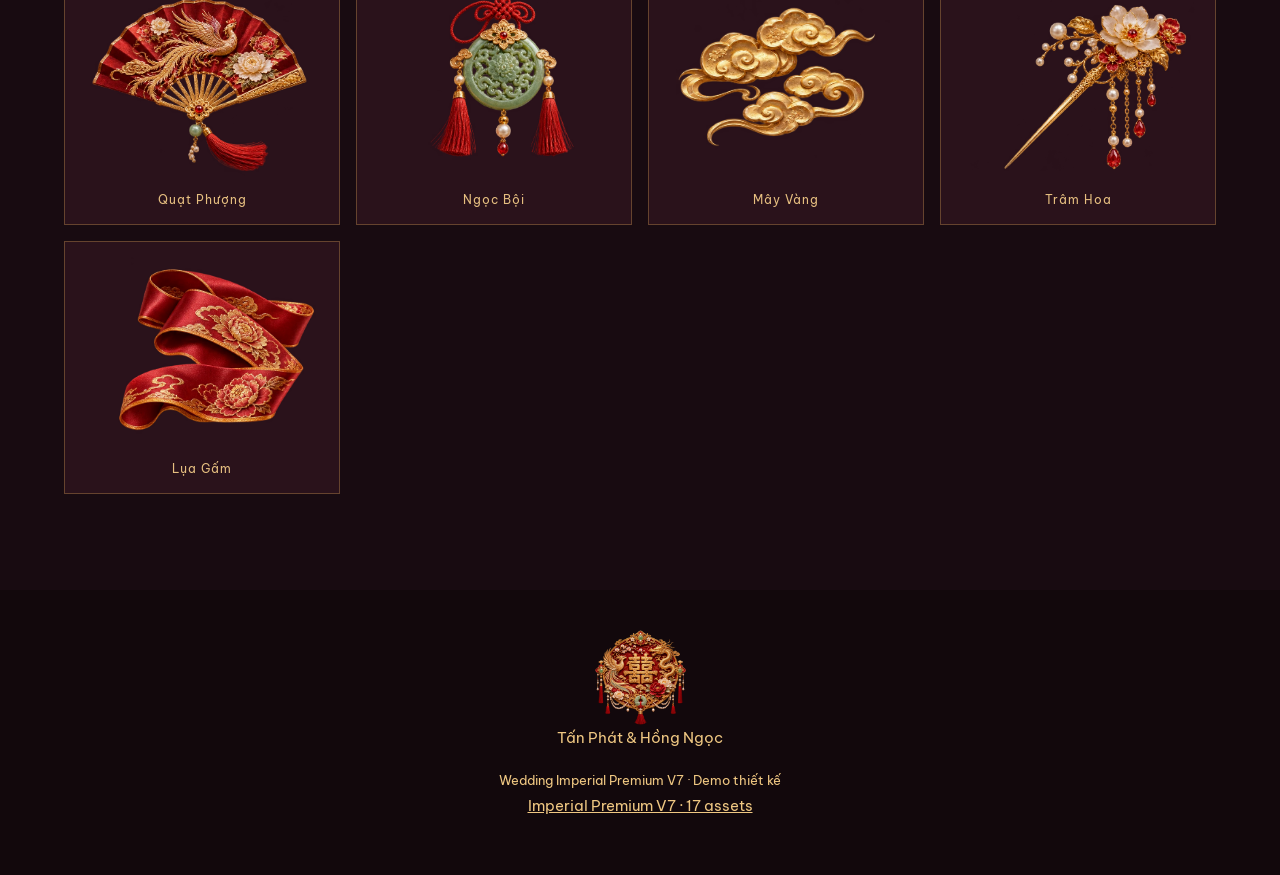
==== commit a6ac2561: "Activate Imperial Premium V7 artwork with responsive and HTTP regression coverage" ====
--- a/demo/index.html
+++ b/demo/index.html
@@ -1,14 +1,14 @@
 <!doctype html>
-<html lang="vi"><head><meta charset="utf-8"><meta name="viewport" content="width=device-width,initial-scale=1"><meta name="robots" content="noindex,nofollow"><meta name="theme-color" content="#32101e"><title>Tấn Phát &amp; Hồng Ngọc — Hỷ sự V6</title><link rel="stylesheet" href="wedding.css"><link rel="stylesheet" href="enhancements.css"><link rel="stylesheet" href="v6.css"><link rel="icon" href="../assets/artifact-v2/double-happiness-seal.svg" type="image/svg+xml"></head>
+<html lang="vi"><head><meta charset="utf-8"><meta name="viewport" content="width=device-width,initial-scale=1"><meta name="robots" content="noindex,nofollow"><meta name="theme-color" content="#32101e"><title>Tấn Phát &amp; Hồng Ngọc — Hỷ sự V7</title><link rel="stylesheet" href="wedding.css"><link rel="stylesheet" href="enhancements.css"><link rel="stylesheet" href="v6.css"><link rel="stylesheet" href="premium-v7.css"><link rel="icon" href="../assets/imperial-premium-v7/web/song-hy.webp" type="image/webp"></head>
 <body>
-<a class="skip" href="#invitation">Bỏ qua đến thiệp mời</a><div class="read-progress" aria-hidden="true"></div><header class="nav"><a class="brand" href="#home"><img src="../assets/artifact-v2/double-happiness-seal.svg" alt=""> TP <span>·</span> HN</a><nav aria-label="Điều hướng"><a href="#invitation">Thiệp hỷ</a><a href="#story">Chuyện tình</a><a href="#album">Album</a><a href="#wishes">Lời chúc</a></nav><div class="nav-controls"><button id="motion" class="motion" aria-pressed="false" aria-label="Giảm chuyển động">✧</button><button id="menu" class="menu" aria-expanded="false" aria-controls="mobileNav" aria-label="Mở menu">☰</button><button id="music" class="music" aria-pressed="false">♪ <span>Nhạc hỷ</span></button></div></header><nav id="mobileNav" class="mobile-nav" hidden aria-label="Điều hướng di động"><a href="#home">Trang đầu</a><a href="#invitation">Thiệp hỷ</a><a href="#story">Chuyện tình</a><a href="#album">Album</a><a href="#event">Ngày hỷ</a><a href="#wishes">Lời chúc</a></nav>
-<div class="curtain" id="curtain" role="dialog" aria-modal="true" aria-labelledby="curtainTitle"><div class="curtain-left"></div><div class="curtain-right"></div><div class="valance"></div><div class="curtain-copy"><img src="../assets/artifact-v2/double-happiness-seal.svg" alt="" width="110"><p class="eyebrow">良缘天定 · 佳偶天成</p><h1 id="curtainTitle">Tấn Phát <em>&amp;</em> Hồng Ngọc</h1><p>Hỷ sự dưới ánh trăng</p><button id="open" class="gold-button">Mở rèm hỷ sự <span aria-hidden="true">✧</span></button></div></div>
+<a class="skip" href="#invitation">Bỏ qua đến thiệp mời</a><div class="read-progress" aria-hidden="true"></div><header class="nav"><a class="brand" href="#home"><img src="../assets/imperial-premium-v7/web/song-hy.webp" alt=""> TP <span>·</span> HN</a><nav aria-label="Điều hướng"><a href="#invitation">Thiệp hỷ</a><a href="#story">Chuyện tình</a><a href="#album">Album</a><a href="#wishes">Lời chúc</a></nav><div class="nav-controls"><button id="motion" class="motion" aria-pressed="false" aria-label="Giảm chuyển động">✧</button><button id="menu" class="menu" aria-expanded="false" aria-controls="mobileNav" aria-label="Mở menu">☰</button><button id="music" class="music" aria-pressed="false">♪ <span>Nhạc hỷ</span></button></div></header><nav id="mobileNav" class="mobile-nav" hidden aria-label="Điều hướng di động"><a href="#home">Trang đầu</a><a href="#invitation">Thiệp hỷ</a><a href="#story">Chuyện tình</a><a href="#album">Album</a><a href="#event">Ngày hỷ</a><a href="#wishes">Lời chúc</a></nav>
+<div class="curtain" id="curtain" role="dialog" aria-modal="true" aria-labelledby="curtainTitle"><div class="curtain-left"></div><div class="curtain-right"></div><div class="valance"></div><div class="curtain-copy"><img src="../assets/imperial-premium-v7/web/song-hy.webp" alt="" width="110"><p class="eyebrow">良缘天定 · 佳偶天成</p><h1 id="curtainTitle">Tấn Phát <em>&amp;</em> Hồng Ngọc</h1><p>Hỷ sự dưới ánh trăng</p><button id="open" class="gold-button">Mở rèm hỷ sự <span aria-hidden="true">✧</span></button></div></div>
 <main id="home" tabindex="-1">
-<section class="hero"><div class="scene" aria-hidden="true"><div class="cinematic-beams"></div><div class="cinematic-dust"></div><div class="starfield"></div><div class="cloud-ribbon cloud-a"></div><div class="cloud-ribbon cloud-b"></div><div class="moon"></div><div class="mountains"></div><div class="palace"></div><div class="water"></div><img class="dragon" src="../assets/images/dragon.png" alt=""><img class="phoenix" src="../assets/images/phoenix.png" alt=""><img class="lotus l" src="../assets/artifact-v2/lotus.svg" alt=""><img class="lotus r" src="../assets/artifact-v2/lotus.svg" alt=""><img class="lantern l" src="../assets/artifact-v2/lantern.svg" alt=""><img class="lantern r" src="../assets/artifact-v2/lantern.svg" alt=""></div><div class="hero-inner"><div class="hero-text"><p class="eyebrow">THIỆP HỶ · WEDDING INVITATION</p><img class="seal" src="../assets/artifact-v2/double-happiness-seal.svg" alt="Song hỷ"><h1>Tấn Phát <em>&amp;</em><br> Hồng Ngọc</h1><p class="chinese">百年好合 · 永结同心</p><p class="lead">Mời bạn cùng chứng kiến khoảnh khắc hai trái tim nên duyên, giữa sắc son, ánh trăng và lời chúc trăm năm.</p><div class="date"><span>THỨ TƯ</span><strong>24.03.2027</strong><span>17:30</span></div><a class="gold-button" href="#invitation">Xem thiệp mời <span>↓</span></a></div><figure class="portrait"><img src="../assets/images/couple-main.png" alt="Ảnh cưới trong website gốc"><figcaption>Song Mã thành duyên · 午</figcaption></figure></div><a class="scroll" href="#invitation">CUỘN XUỐNG <span>↓</span></a></section>
-<section class="section invitation" id="invitation"><p class="eyebrow">HỶ THƯ · 喜帖</p><h2>Trân trọng kính mời</h2><div class="paper"><img class="paper-flower left" src="../assets/artifact-v2/peony.svg" alt=""><img class="paper-flower right" src="../assets/artifact-v2/plum-branch.svg" alt=""><img class="paper-seal" src="../assets/artifact-v2/double-happiness-seal.svg" alt=""><p>百年好合 · 白首同心</p><h3>Tấn Phát &amp; Hồng Ngọc</h3><p>Trân trọng kính mời quý khách đến chung vui trong lễ thành hôn của hai gia đình.</p><div class="families"><div><small>NHÀ TRAI</small><strong>Gia đình họ Trịnh</strong></div><div><small>NHÀ GÁI</small><strong>Gia đình họ Nguyễn</strong></div></div><img class="divider" src="../assets/artifact-v2/scroll-divider.svg" alt=""><p><strong>17:30 · 24/03/2027</strong></p><p class="notice">Ngày giờ theo thiệp gốc, thông tin chính thức cần xác nhận.</p></div></section>
-<section class="section story" id="story"><p class="eyebrow">缘起 · 同心</p><h2>Cuộn thư tình</h2><p class="intro">Bốn chương, một lời hẹn ước.</p><div class="chapters"><article><span>01</span><img src="../assets/artifact-v2/plum-branch.svg" alt=""><h3>Khởi đầu dịu dàng</h3><p>Một ánh nhìn, một câu chuyện bắt đầu.</p></article><article><span>02</span><img src="../assets/artifact-v2/lotus.svg" alt=""><h3>Những ngày đồng hành</h3><p>Bình yên là có nhau trong từng ngày.</p></article><article><span>03</span><img src="../assets/artifact-v2/gold-ring-pair.svg" alt=""><h3>Lời hẹn ước</h3><p>Giữ một lời hứa trong tim.</p></article><article><span>04</span><img src="../assets/artifact-v2/invitation-envelope.svg" alt=""><h3>Ngày thành đôi</h3><p>Cùng viết tiếp những trang mới.</p></article></div></section>
-<section class="section album" id="album"><p class="eyebrow">PHONG HOA · 风华</p><h2>Chân dung uyên ương</h2><div class="album-grid"><button id="photo" class="album-photo" aria-label="Xem ảnh cưới lớn"><img src="../assets/images/couple-main.png" alt="Chân dung cưới từ bộ ảnh gốc"><span>Phóng to ảnh ↗</span></button><div class="album-copy"><img src="../assets/artifact-v2/monogram.svg" alt="TP HN"><h3>Song Mã kề vai</h3><p>Đồng tâm kết tóc, trăm năm viên mãn.</p><div class="myths"><img src="../assets/artifact-v2/dragon-emblem.svg" alt="Rồng"><img src="../assets/artifact-v2/phoenix-emblem.svg" alt="Phượng"><img src="../assets/artifact-v2/celestial-horse-emblem.svg" alt="Long mã"></div><small>Ảnh thật bổ sung sẽ được đưa vào album sau; demo không tạo ảnh giả.</small></div></div></section>
+<section class="hero"><div class="scene" aria-hidden="true"><div class="cinematic-beams"></div><div class="cinematic-dust"></div><div class="starfield"></div><div class="cloud-ribbon cloud-a"></div><div class="cloud-ribbon cloud-b"></div><div class="moon"></div><div class="mountains"></div><div class="palace"></div><div class="water"></div><img class="dragon" src="../assets/imperial-premium-v7/web/rong-vang.webp" alt=""><img class="phoenix" src="../assets/imperial-premium-v7/web/phuong-hoang.webp" alt=""><img class="lotus l" src="../assets/imperial-premium-v7/web/ngoc-boi.webp" alt=""><img class="lotus r" src="../assets/imperial-premium-v7/web/ngoc-boi.webp" alt=""><img class="lantern l" src="../assets/imperial-premium-v7/web/den-long.webp" alt=""><img class="lantern r" src="../assets/imperial-premium-v7/web/den-long.webp" alt=""></div><div class="hero-inner"><div class="hero-text"><p class="eyebrow">THIỆP HỶ · WEDDING INVITATION</p><img class="seal" src="../assets/imperial-premium-v7/web/song-hy.webp" alt="Song hỷ"><h1>Tấn Phát <em>&amp;</em><br> Hồng Ngọc</h1><p class="chinese">百年好合 · 永结同心</p><p class="lead">Mời bạn cùng chứng kiến khoảnh khắc hai trái tim nên duyên, giữa sắc son, ánh trăng và lời chúc trăm năm.</p><div class="date"><span>THỨ TƯ</span><strong>24.03.2027</strong><span>17:30</span></div><a class="gold-button" href="#invitation">Xem thiệp mời <span>↓</span></a></div><figure class="portrait"><img src="../assets/images/couple-main.png" alt="Ảnh cưới trong website gốc"><figcaption>Song Mã thành duyên · 午</figcaption></figure></div><a class="scroll" href="#invitation">CUỘN XUỐNG <span>↓</span></a></section>
+<section class="section invitation" id="invitation"><p class="eyebrow">HỶ THƯ · 喜帖</p><h2>Trân trọng kính mời</h2><div class="paper"><img class="paper-flower left" src="../assets/imperial-premium-v7/web/mau-don.webp" alt=""><img class="paper-flower right" src="../assets/imperial-premium-v7/web/mau-don.webp" alt=""><img class="paper-seal" src="../assets/imperial-premium-v7/web/song-hy.webp" alt=""><p>百年好合 · 白首同心</p><h3>Tấn Phát &amp; Hồng Ngọc</h3><p>Trân trọng kính mời quý khách đến chung vui trong lễ thành hôn của hai gia đình.</p><div class="families"><div><small>NHÀ TRAI</small><strong>Gia đình họ Trịnh</strong></div><div><small>NHÀ GÁI</small><strong>Gia đình họ Nguyễn</strong></div></div><img class="divider" src="../assets/imperial-premium-v7/web/may-vang.webp" alt=""><p><strong>17:30 · 24/03/2027</strong></p><p class="notice">Ngày giờ theo thiệp gốc, thông tin chính thức cần xác nhận.</p></div></section>
+<section class="section story" id="story"><p class="eyebrow">缘起 · 同心</p><h2>Cuộn thư tình</h2><p class="intro">Bốn chương, một lời hẹn ước.</p><div class="chapters"><article><span>01</span><img src="../assets/imperial-premium-v7/web/mau-don.webp" alt=""><h3>Khởi đầu dịu dàng</h3><p>Một ánh nhìn, một câu chuyện bắt đầu.</p></article><article><span>02</span><img src="../assets/imperial-premium-v7/web/ngoc-boi.webp" alt=""><h3>Những ngày đồng hành</h3><p>Bình yên là có nhau trong từng ngày.</p></article><article><span>03</span><img src="../assets/imperial-premium-v7/web/tram-hoa.webp" alt=""><h3>Lời hẹn ước</h3><p>Giữ một lời hứa trong tim.</p></article><article><span>04</span><img src="../assets/imperial-premium-v7/web/quat-phuong.webp" alt=""><h3>Ngày thành đôi</h3><p>Cùng viết tiếp những trang mới.</p></article></div></section>
+<section class="section album" id="album"><p class="eyebrow">PHONG HOA · 风华</p><h2>Chân dung uyên ương</h2><div class="album-grid"><button id="photo" class="album-photo" aria-label="Xem ảnh cưới lớn"><img src="../assets/images/couple-main.png" alt="Chân dung cưới từ bộ ảnh gốc"><span>Phóng to ảnh ↗</span></button><div class="album-copy"><img loading="lazy" class="premium-silk" src="../assets/imperial-premium-v7/web/lua-gam.webp" alt=""><img src="../assets/imperial-premium-v7/web/song-hy.webp" alt="TP HN"><h3>Song Mã kề vai</h3><p>Đồng tâm kết tóc, trăm năm viên mãn.</p><div class="myths"><img src="../assets/imperial-premium-v7/web/rong-vang.webp" alt="Rồng"><img src="../assets/imperial-premium-v7/web/phuong-hoang.webp" alt="Phượng"><img src="../assets/imperial-premium-v7/web/ngoc-boi.webp" alt="Ngọc bội"></div><small>Ảnh thật bổ sung sẽ được đưa vào album sau; demo không tạo ảnh giả.</small></div></div></section>
 <section class="section event" id="event"><p class="eyebrow">良辰吉日</p><h2>Hẹn gặp ngày hỷ</h2><div class="countdown" aria-label="Đếm ngược ngày cưới"><div><b id="days">—</b><span>Ngày</span></div><div><b id="hours">—</b><span>Giờ</span></div><div><b id="minutes">—</b><span>Phút</span></div><div><b id="seconds">—</b><span>Giây</span></div></div><div class="timeline"><article><b>16:30</b><h3>Nghênh khách</h3></article><article><b>17:30</b><h3>Lễ thành hôn</h3></article><article><b>18:30</b><h3>Tiệc hỷ</h3></article></div><p class="notice">Lịch minh họa lấy từ website gốc. Địa điểm chưa xác nhận.</p><div class="event-actions"><button id="calendar" class="gold-button">Thêm vào lịch</button><button id="share" class="outline-button">Chia sẻ thiệp</button></div><p id="shareStatus" role="status"></p></section>
 <section class="section wishes" id="wishes"><p class="eyebrow">祝福 · LỜI CHÚC</p><h2>Gửi lời chúc phúc</h2><form id="wishForm"><label id="inviteCodeLabel" hidden>Mã mời RSVP<input id="inviteCode" type="password" autocomplete="off" maxlength="128"></label><div class="trap" aria-hidden="true"><label>Website<input id="website" name="website" tabindex="-1" autocomplete="off"></label></div><label>Tên của bạn<input id="guest" maxlength="80" required autocomplete="off"></label><label>Lời chúc<textarea id="wish" maxlength="500" rows="4" required></textarea></label><fieldset class="attendance"><legend>Hồi âm tham dự (demo)</legend><label><input type="radio" name="attendance" value="yes" checked> Sẽ tham dự</label><label><input type="radio" name="attendance" value="maybe"> Chưa chắc chắn</label><label><input type="radio" name="attendance" value="no"> Không thể tham dự</label><label>Số khách dự kiến<select id="guests"><option value="1">1 khách</option><option value="2">2 khách</option><option value="3">3 khách</option><option value="4">4 khách</option></select></label></fieldset><button class="gold-button" type="submit">Lưu lời chúc</button><p class="notice">Demo: lưu trên trình duyệt của bạn, không gửi lên máy chủ.</p></form><p id="status" role="status"></p><ul id="wishList"></ul><div class="event-actions"><button id="exportWishes" class="outline-button">Xuất lời chúc JSON</button><button id="clearWishes" class="outline-button">Xóa lời chúc trên thiết bị</button></div></section>
-</main><footer><img src="../assets/artifact-v2/monogram.svg" alt="" width="95"><p>Tấn Phát &amp; Hồng Ngọc</p><small>Wedding Cinematic V6 · Demo thiết kế</small><p><a href="../assets/artifact-v2/">Thư viện 33 assets</a></p></footer>
+<section class="section premium-gallery" id="premium-assets"><p class="eyebrow">IMPERIAL ART COLLECTION</p><h2>Imperial Premium V7</h2><div class="premium-grid"><figure><img loading="lazy" src="../assets/imperial-premium-v7/web/song-hy.webp" alt="Song hỷ kim chạm"><figcaption>Song hỷ kim chạm</figcaption></figure><figure><img loading="lazy" src="../assets/imperial-premium-v7/web/den-long.webp" alt="Đèn lồng cung đình"><figcaption>Đèn lồng cung đình</figcaption></figure><figure><img loading="lazy" src="../assets/imperial-premium-v7/web/rem-cung-dinh.webp" alt="Rèm long phượng"><figcaption>Rèm long phượng</figcaption></figure><figure><img loading="lazy" src="../assets/imperial-premium-v7/web/khung-anh.webp" alt="Khung ảnh khảm ngọc"><figcaption>Khung ảnh khảm ngọc</figcaption></figure><figure><img loading="lazy" src="../assets/imperial-premium-v7/web/rong-vang.webp" alt="Kim long"><figcaption>Kim long</figcaption></figure><figure><img loading="lazy" src="../assets/imperial-premium-v7/web/phuong-hoang.webp" alt="Phượng hoàng"><figcaption>Phượng hoàng</figcaption></figure><figure><img loading="lazy" src="../assets/imperial-premium-v7/web/lau-dai-trang.webp" alt="Đại điện dưới trăng"><figcaption>Đại điện dưới trăng</figcaption></figure><figure><img loading="lazy" src="../assets/imperial-premium-v7/web/san-cung-dinh-a.webp" alt="Sân cung đình I"><figcaption>Sân cung đình I</figcaption></figure><figure><img loading="lazy" src="../assets/imperial-premium-v7/web/san-cung-dinh-b.webp" alt="Sân cung đình II"><figcaption>Sân cung đình II</figcaption></figure><figure><img loading="lazy" src="../assets/imperial-premium-v7/web/thiep-hy-a.webp" alt="Thiệp hỷ I"><figcaption>Thiệp hỷ I</figcaption></figure><figure><img loading="lazy" src="../assets/imperial-premium-v7/web/thiep-hy-b.webp" alt="Thiệp hỷ II"><figcaption>Thiệp hỷ II</figcaption></figure><figure><img loading="lazy" src="../assets/imperial-premium-v7/web/mau-don.webp" alt="Mẫu đơn"><figcaption>Mẫu đơn</figcaption></figure><figure><img loading="lazy" src="../assets/imperial-premium-v7/web/quat-phuong.webp" alt="Quạt phượng"><figcaption>Quạt phượng</figcaption></figure><figure><img loading="lazy" src="../assets/imperial-premium-v7/web/ngoc-boi.webp" alt="Ngọc bội"><figcaption>Ngọc bội</figcaption></figure><figure><img loading="lazy" src="../assets/imperial-premium-v7/web/may-vang.webp" alt="Mây vàng"><figcaption>Mây vàng</figcaption></figure><figure><img loading="lazy" src="../assets/imperial-premium-v7/web/tram-hoa.webp" alt="Trâm hoa"><figcaption>Trâm hoa</figcaption></figure><figure><img loading="lazy" src="../assets/imperial-premium-v7/web/lua-gam.webp" alt="Lụa gấm"><figcaption>Lụa gấm</figcaption></figure></div></section></main><footer><img src="../assets/imperial-premium-v7/web/song-hy.webp" alt="" width="95"><p>Tấn Phát &amp; Hồng Ngọc</p><small>Wedding Imperial Premium V7 · Demo thiết kế</small><p><a href="#premium-assets">Imperial Premium V7 · 17 assets</a></p></footer>
 <dialog id="lightbox"><button id="closePhoto" aria-label="Đóng ảnh">×</button><img src="../assets/images/couple-main.png" alt="Ảnh cưới phóng to"></dialog><audio id="audio" preload="none" loop src="../assets/music/wedding-song.mp3"></audio><script src="wedding.js"></script><script src="enhancements.js"></script><script src="rsvp.js"></script><script src="v6.js"></script></body></html>
--- a/demo/premium-v7.css
+++ b/demo/premium-v7.css
@@ -0,0 +1,12 @@
+/* Imperial Premium V7: real raster artwork, progressive reveal, no changes to RSVP. */
+:root{--gold:#efc782;--ivory:#fff0d2;--deep:#14090c;--red:#5a101b;--line:#c9954b77}
+body{background:#14090c}
+.nav{background:#210b10f0;border-bottom:1px solid #c9954b80}.brand img{width:42px;height:42px;object-fit:contain}
+.hero{min-height:calc(100svh - 68px);padding:70px 7vw 82px}.scene{background:#1a0d11 url('../assets/imperial-premium-v7/web/san-cung-dinh-b.webp') center/cover no-repeat}.scene::after{background:linear-gradient(90deg,#10070bdf 0%,#17080dc2 30%,#17080d44 65%,#14090c55 100%),linear-gradient(0deg,#14090c 0%,transparent 38%)}.scene .moon,.scene .mountains,.scene .palace,.scene .water,.scene .cloud-ribbon,.scene .lotus,.scene .starfield{display:none}.scene .dragon,.scene .phoenix{width:clamp(120px,18vw,290px);opacity:.45;top:17%;filter:drop-shadow(0 8px 18px #0008)}.scene .dragon{left:-7%}.scene .phoenix{right:-8%}.scene .lantern{width:clamp(50px,8vw,110px);top:0;filter:drop-shadow(0 8px 16px #0008)}.hero .seal{width:105px;filter:drop-shadow(0 5px 14px #0009)}.hero h1{font-size:clamp(50px,6.1vw,88px);font-weight:500;color:#fff0d4;text-shadow:0 4px 18px #10060c}.hero-inner{gap:6vw;max-width:1250px;grid-template-columns:minmax(0,1fr) minmax(0,1fr)}.hero .lead{max-width:445px}.gold-button{border-radius:2px;background:linear-gradient(135deg,#fff0bb,#c18a39 60%,#f4d799);border-color:#f3d59a;box-shadow:0 8px 25px #0d050b66}
+.portrait{width:min(100%,480px);aspect-ratio:4/5;position:relative;isolation:isolate;padding:0;border:0;background:transparent;box-shadow:none;margin:0 auto}.portrait>img{position:absolute;left:18%;top:16.5%;width:64%;height:55%;aspect-ratio:auto;border-radius:50%;object-fit:cover;object-position:center;z-index:-1}.portrait::after{inset:0;background:url('../assets/imperial-premium-v7/web/khung-anh.webp') center/100% 100% no-repeat;z-index:1}.portrait figcaption{position:absolute;bottom:-22px;left:0;right:0;color:#f6d99b;margin:0;text-shadow:0 3px 12px #000}
+.curtain{background:linear-gradient(#13060966,#130609dd),url('../assets/imperial-premium-v7/web/lau-dai-trang.webp') center/cover no-repeat}.curtain-left,.curtain-right,.valance{display:none}.curtain::before{content:"";position:absolute;inset:0;z-index:-1;background:url('../assets/imperial-premium-v7/web/rem-cung-dinh.webp') center/100% 100% no-repeat;pointer-events:none;transition:transform 1.15s ease,opacity 1.15s ease}.curtain.opening::before{transform:scale(1.22);opacity:0}.curtain-copy{width:min(100%,680px);padding:32px 44px;background:radial-gradient(ellipse,#24080eae,transparent 74%);filter:none}.curtain-copy>img{width:clamp(126px,18vw,230px);height:auto;margin:0 auto 16px}.curtain-copy h1{font-size:clamp(35px,5vw,64px)}
+.section{padding:96px max(5vw,16px)}.section h2{color:#f7d99d}.invitation{background:linear-gradient(#22080cba,#17080de8),url('../assets/imperial-premium-v7/web/thiep-hy-b.webp') center/cover no-repeat}.paper{background:linear-gradient(130deg,#f9e9c9,#e8ca95);border:1px solid #d4aa64;box-shadow:0 0 0 7px #b5894650,0 0 0 9px #e8bd7290,0 20px 45px #0009;padding:50px 8%;max-width:700px}.paper-seal{width:110px}.paper-flower{display:none}.story{background:#241014}.chapters article{background:#36151c;border:1px solid #b7884e80}.chapters img{height:150px;object-fit:contain}.album{background:radial-gradient(ellipse at 50% 45%,#541c25,#17080d 65%)}.album-copy>img{width:170px}.myths img{height:130px;object-fit:contain}.event{background:linear-gradient(#17080dbb,#17080df5),url('../assets/imperial-premium-v7/web/san-cung-dinh-a.webp') center/cover no-repeat}.wishes{background:#2c1017}.countdown div{background:#38131b;border:1px solid #c69a6088}footer{background:#12080c}
+@media(max-width:800px){.hero-inner{grid-template-columns:1fr;gap:30px;max-width:550px}.hero{padding:52px 5vw 80px}.scene{background-image:url('../assets/imperial-premium-v7/web/lau-dai-trang.webp');background-position:center top}.scene::after{background:linear-gradient(#12080c80,#12080cd0 50%,#14090c)}.scene .dragon,.scene .phoenix{opacity:.25;width:24vw}.scene .lantern{width:16vw}.portrait{width:min(85vw,360px)}.curtain-copy{padding:28px 18px}.curtain::before{background-size:auto 100%;opacity:.9}.section{padding:70px 5vw}.chapters img{height:110px}.myths img{height:105px}.paper{padding:42px 8%}}@media(max-width:400px){.hero h1{font-size:44px}.hero .seal{width:78px}.paper-seal{width:86px}.curtain-copy>img{width:136px}.curtain-copy h1{font-size:34px}}
+@media(prefers-reduced-motion:reduce){.curtain::before{transition:none}}
+
+.premium-silk{max-width:180px;margin:0 auto 14px;object-fit:contain}.paper .divider{height:55px;width:150px;object-fit:contain}.premium-gallery{background:#180b11}.premium-grid{display:grid;grid-template-columns:repeat(4,minmax(0,1fr));gap:16px;max-width:1200px;margin:0 auto}.premium-grid figure{margin:0;padding:14px;background:#2a121b;border:1px solid #bf8d4b66;min-width:0}.premium-grid img{width:100%;height:190px;object-fit:contain}.premium-grid figcaption{color:#e6bf80;text-transform:capitalize;font-size:12px;letter-spacing:1px;padding-top:12px}@media(max-width:800px){.premium-grid{grid-template-columns:repeat(2,minmax(0,1fr));gap:10px}.premium-grid img{height:140px}}
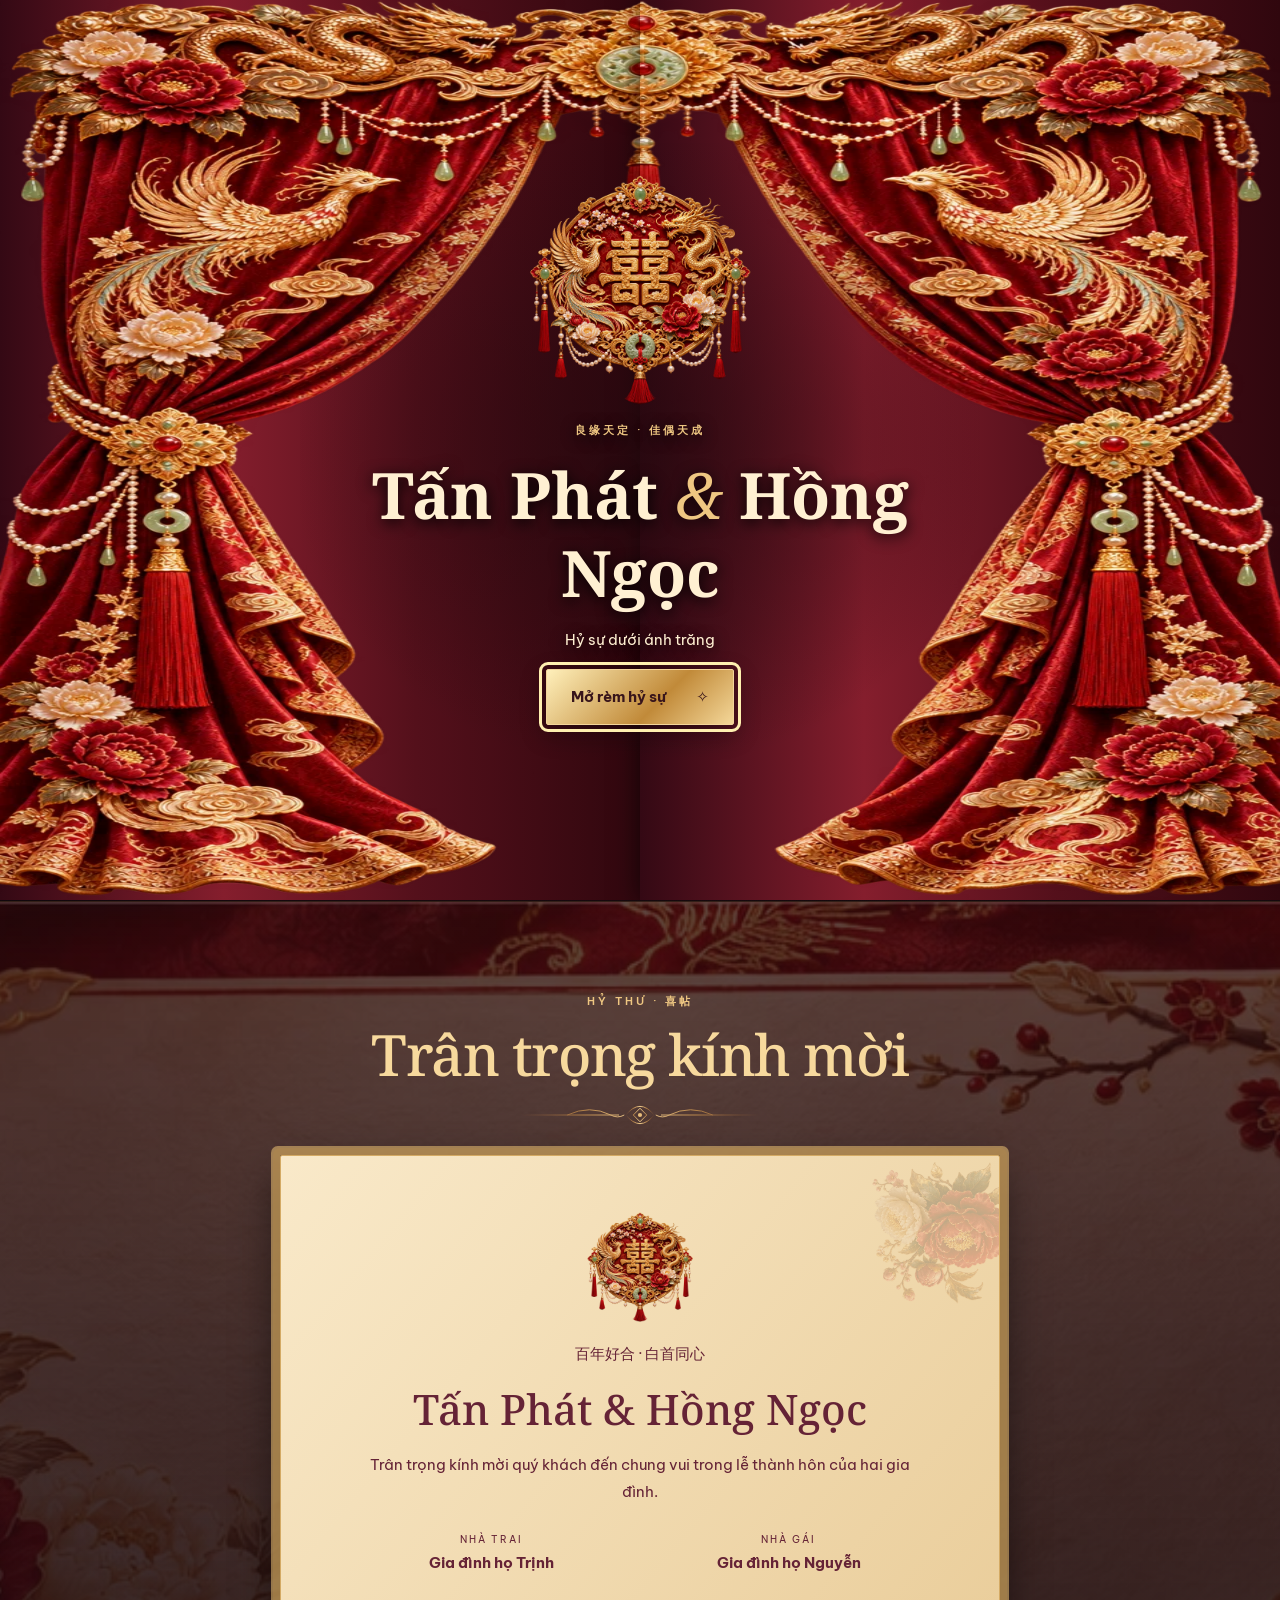
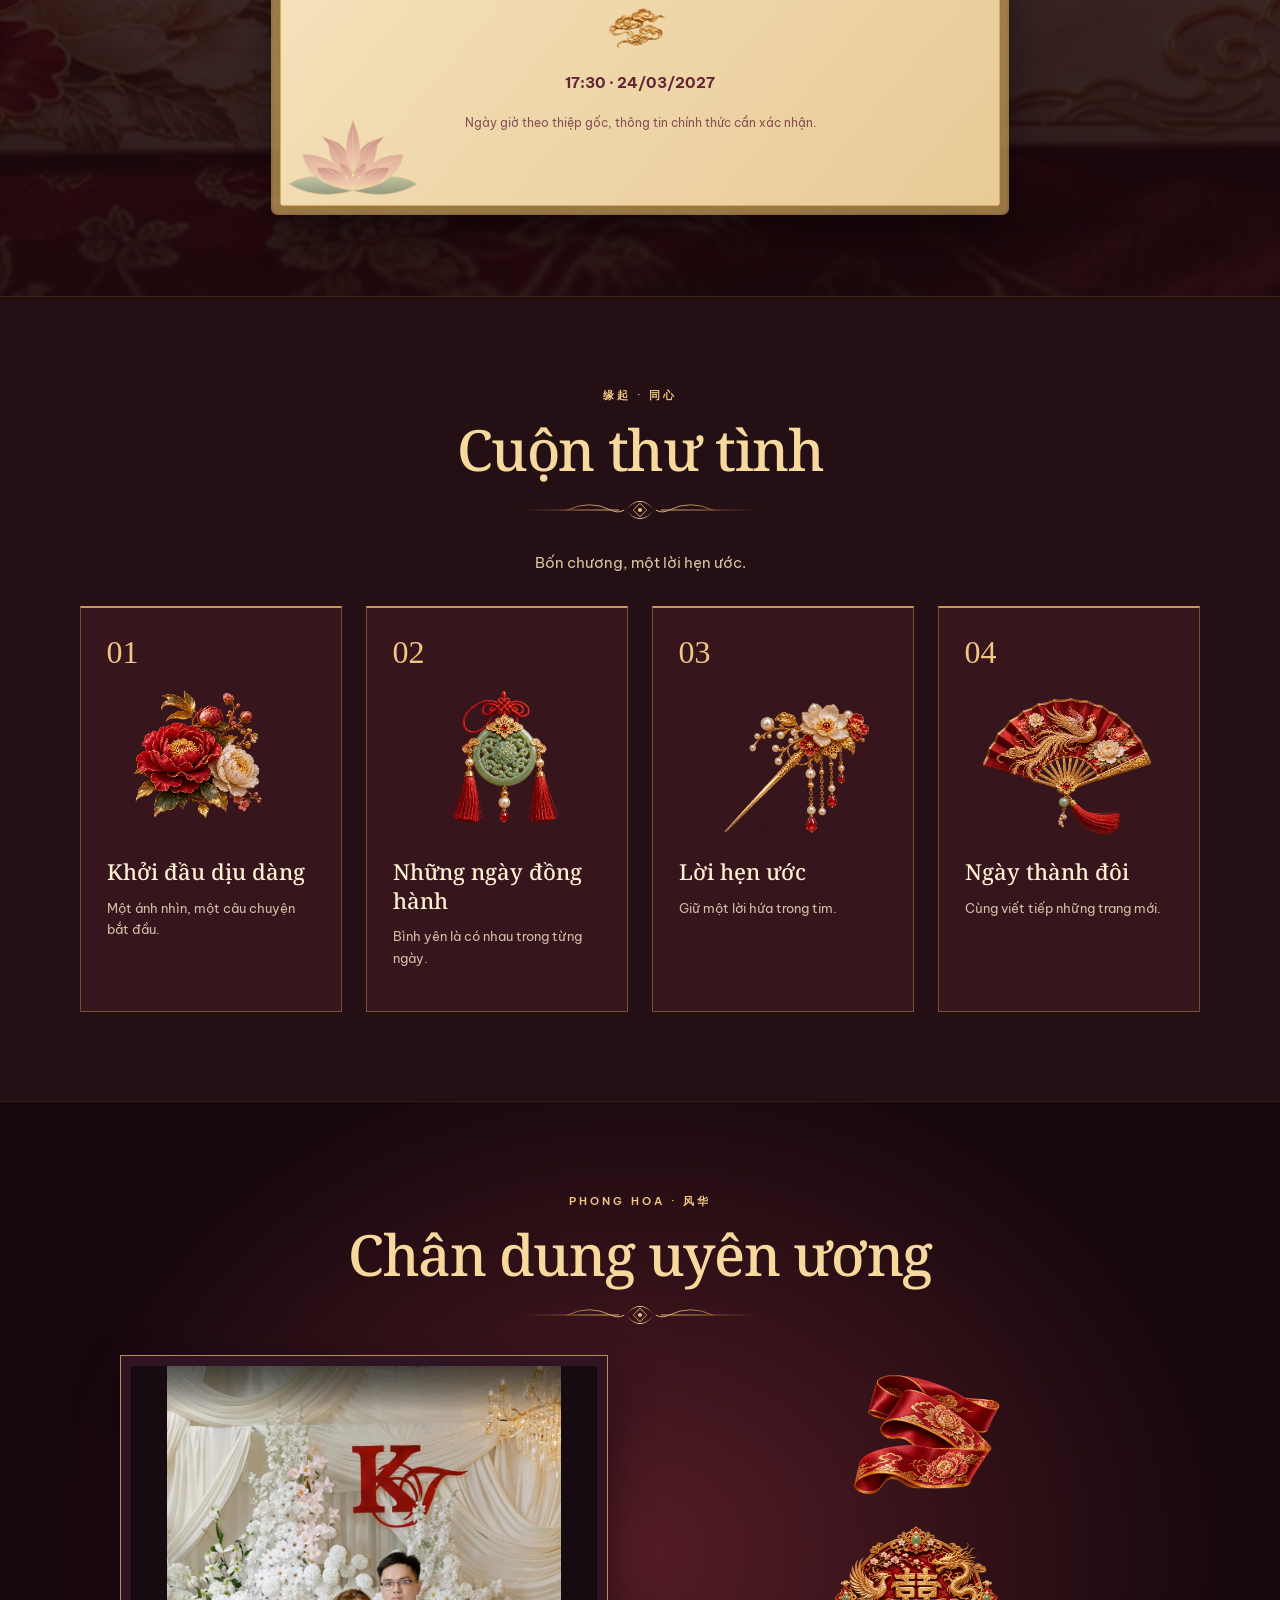
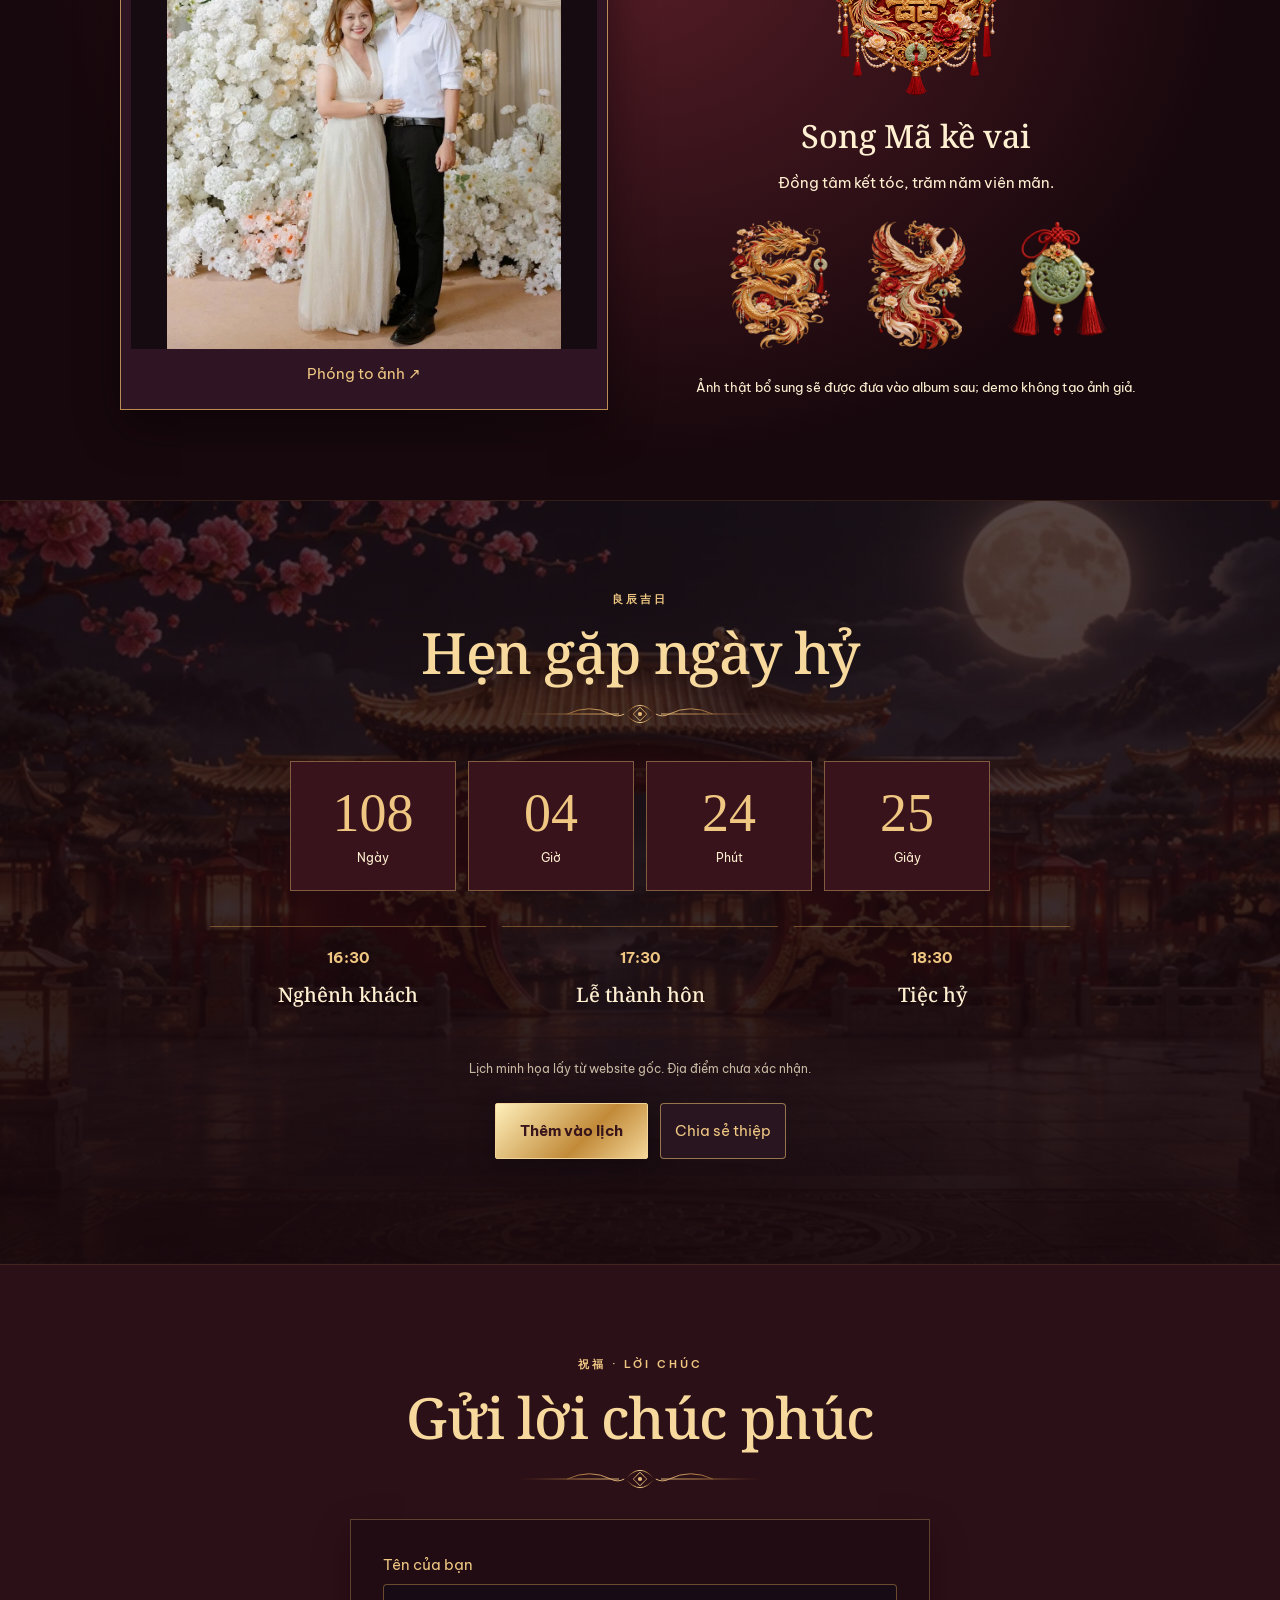
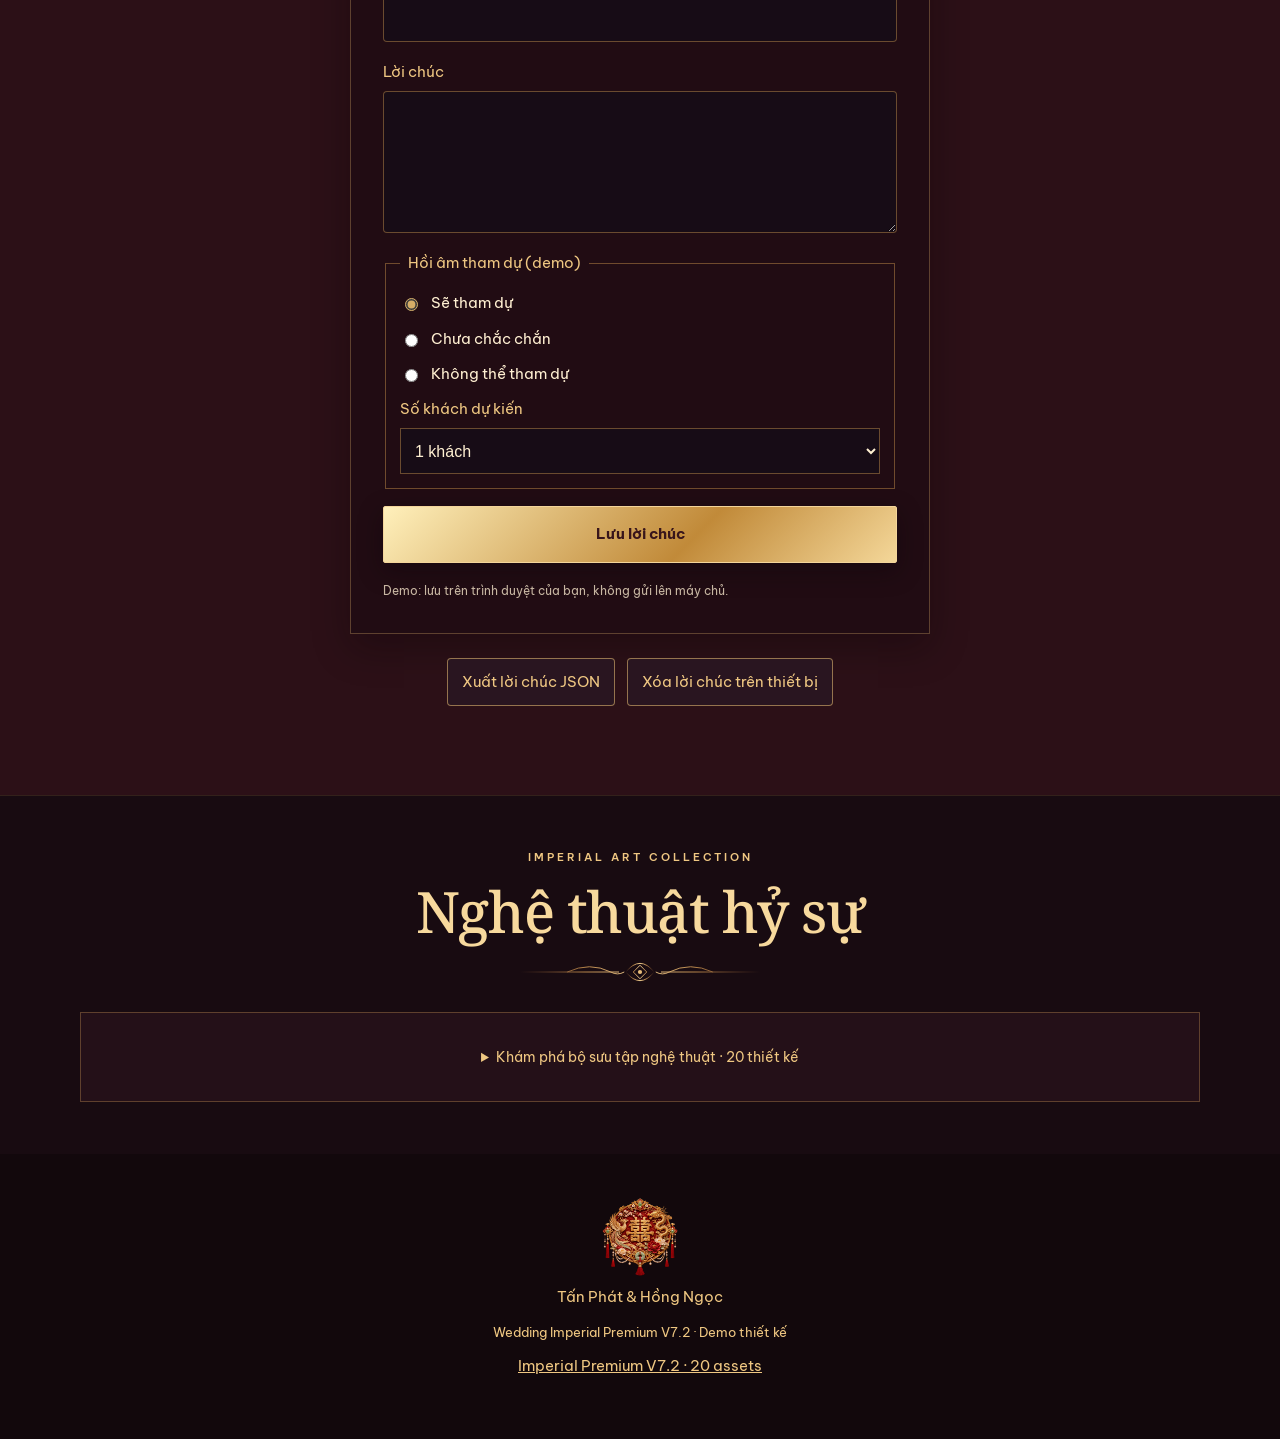
==== commit 99353745: "feat: V7.2 lotus cascade, refined wedding layout and premium ornaments" ====
--- a/demo/index.html
+++ b/demo/index.html
@@ -1,14 +1,15 @@
 <!doctype html>
-<html lang="vi"><head><meta charset="utf-8"><meta name="viewport" content="width=device-width,initial-scale=1"><meta name="robots" content="noindex,nofollow"><meta name="theme-color" content="#32101e"><title>Tấn Phát &amp; Hồng Ngọc — Hỷ sự V7</title><link rel="stylesheet" href="wedding.css"><link rel="stylesheet" href="enhancements.css"><link rel="stylesheet" href="v6.css"><link rel="stylesheet" href="premium-v7.css"><link rel="icon" href="../assets/imperial-premium-v7/web/song-hy.webp" type="image/webp"></head>
+<html lang="vi"><head><meta charset="utf-8"><meta name="viewport" content="width=device-width,initial-scale=1"><meta name="robots" content="noindex,nofollow"><meta name="theme-color" content="#32101e"><title>Tấn Phát &amp; Hồng Ngọc — Hỷ sự V7.2</title><link rel="stylesheet" href="wedding.css"><link rel="stylesheet" href="enhancements.css"><link rel="stylesheet" href="v6.css"><link rel="stylesheet" href="premium-v7.css?v=7.2"><link rel="icon" href="../assets/imperial-premium-v7/web/song-hy.webp" type="image/webp"></head>
 <body>
+<div class="lotus-rain" aria-hidden="true"><span class="lotus-petal petal-1"></span><span class="lotus-petal petal-2"></span><span class="lotus-petal petal-3"></span><span class="lotus-petal petal-4"></span><span class="lotus-petal petal-5"></span><span class="lotus-petal petal-6"></span><span class="lotus-petal petal-7"></span><span class="lotus-petal petal-8"></span><span class="lotus-petal petal-9"></span><span class="lotus-petal petal-10"></span><span class="lotus-petal petal-11"></span><span class="lotus-petal petal-12"></span><span class="lotus-petal petal-13"></span><span class="lotus-petal petal-14"></span><span class="lotus-petal petal-15"></span><span class="lotus-petal petal-16"></span></div>
 <a class="skip" href="#invitation">Bỏ qua đến thiệp mời</a><div class="read-progress" aria-hidden="true"></div><header class="nav"><a class="brand" href="#home"><img src="../assets/imperial-premium-v7/web/song-hy.webp" alt=""> TP <span>·</span> HN</a><nav aria-label="Điều hướng"><a href="#invitation">Thiệp hỷ</a><a href="#story">Chuyện tình</a><a href="#album">Album</a><a href="#wishes">Lời chúc</a></nav><div class="nav-controls"><button id="motion" class="motion" aria-pressed="false" aria-label="Giảm chuyển động">✧</button><button id="menu" class="menu" aria-expanded="false" aria-controls="mobileNav" aria-label="Mở menu">☰</button><button id="music" class="music" aria-pressed="false">♪ <span>Nhạc hỷ</span></button></div></header><nav id="mobileNav" class="mobile-nav" hidden aria-label="Điều hướng di động"><a href="#home">Trang đầu</a><a href="#invitation">Thiệp hỷ</a><a href="#story">Chuyện tình</a><a href="#album">Album</a><a href="#event">Ngày hỷ</a><a href="#wishes">Lời chúc</a></nav>
 <div class="curtain" id="curtain" role="dialog" aria-modal="true" aria-labelledby="curtainTitle"><div class="curtain-left"></div><div class="curtain-right"></div><div class="valance"></div><div class="curtain-copy"><img src="../assets/imperial-premium-v7/web/song-hy.webp" alt="" width="110"><p class="eyebrow">良缘天定 · 佳偶天成</p><h1 id="curtainTitle">Tấn Phát <em>&amp;</em> Hồng Ngọc</h1><p>Hỷ sự dưới ánh trăng</p><button id="open" class="gold-button">Mở rèm hỷ sự <span aria-hidden="true">✧</span></button></div></div>
 <main id="home" tabindex="-1">
-<section class="hero"><div class="scene" aria-hidden="true"><div class="cinematic-beams"></div><div class="cinematic-dust"></div><div class="starfield"></div><div class="cloud-ribbon cloud-a"></div><div class="cloud-ribbon cloud-b"></div><div class="moon"></div><div class="mountains"></div><div class="palace"></div><div class="water"></div><img class="dragon" src="../assets/imperial-premium-v7/web/rong-vang.webp" alt=""><img class="phoenix" src="../assets/imperial-premium-v7/web/phuong-hoang.webp" alt=""><img class="lotus l" src="../assets/imperial-premium-v7/web/ngoc-boi.webp" alt=""><img class="lotus r" src="../assets/imperial-premium-v7/web/ngoc-boi.webp" alt=""><img class="lantern l" src="../assets/imperial-premium-v7/web/den-long.webp" alt=""><img class="lantern r" src="../assets/imperial-premium-v7/web/den-long.webp" alt=""></div><div class="hero-inner"><div class="hero-text"><p class="eyebrow">THIỆP HỶ · WEDDING INVITATION</p><img class="seal" src="../assets/imperial-premium-v7/web/song-hy.webp" alt="Song hỷ"><h1>Tấn Phát <em>&amp;</em><br> Hồng Ngọc</h1><p class="chinese">百年好合 · 永结同心</p><p class="lead">Mời bạn cùng chứng kiến khoảnh khắc hai trái tim nên duyên, giữa sắc son, ánh trăng và lời chúc trăm năm.</p><div class="date"><span>THỨ TƯ</span><strong>24.03.2027</strong><span>17:30</span></div><a class="gold-button" href="#invitation">Xem thiệp mời <span>↓</span></a></div><figure class="portrait"><img src="../assets/images/couple-main.png" alt="Ảnh cưới trong website gốc"><figcaption>Song Mã thành duyên · 午</figcaption></figure></div><a class="scroll" href="#invitation">CUỘN XUỐNG <span>↓</span></a></section>
-<section class="section invitation" id="invitation"><p class="eyebrow">HỶ THƯ · 喜帖</p><h2>Trân trọng kính mời</h2><div class="paper"><img class="paper-flower left" src="../assets/imperial-premium-v7/web/mau-don.webp" alt=""><img class="paper-flower right" src="../assets/imperial-premium-v7/web/mau-don.webp" alt=""><img class="paper-seal" src="../assets/imperial-premium-v7/web/song-hy.webp" alt=""><p>百年好合 · 白首同心</p><h3>Tấn Phát &amp; Hồng Ngọc</h3><p>Trân trọng kính mời quý khách đến chung vui trong lễ thành hôn của hai gia đình.</p><div class="families"><div><small>NHÀ TRAI</small><strong>Gia đình họ Trịnh</strong></div><div><small>NHÀ GÁI</small><strong>Gia đình họ Nguyễn</strong></div></div><img class="divider" src="../assets/imperial-premium-v7/web/may-vang.webp" alt=""><p><strong>17:30 · 24/03/2027</strong></p><p class="notice">Ngày giờ theo thiệp gốc, thông tin chính thức cần xác nhận.</p></div></section>
+<section class="hero"><div class="scene" aria-hidden="true"><div class="cinematic-beams"></div><div class="cinematic-dust"></div><img class="dragon" src="../assets/imperial-premium-v7/web/rong-vang.webp" alt=""><img class="phoenix" src="../assets/imperial-premium-v7/web/phuong-hoang.webp" alt=""><img class="lantern l" src="../assets/imperial-premium-v7/web/den-long.webp" alt=""><img class="lantern r" src="../assets/imperial-premium-v7/web/den-long.webp" alt=""></div><div class="hero-inner"><div class="hero-text"><p class="eyebrow">THIỆP HỶ · WEDDING INVITATION</p><img class="seal" src="../assets/imperial-premium-v7/web/song-hy.webp" alt="Song hỷ"><h1>Tấn Phát <em>&amp;</em><br> Hồng Ngọc</h1><p class="chinese">百年好合 · 永结同心</p><p class="lead">Mời bạn cùng chứng kiến khoảnh khắc hai trái tim nên duyên, giữa sắc son, ánh trăng và lời chúc trăm năm.</p><div class="date"><span>THỨ TƯ</span><strong>24.03.2027</strong><span>17:30</span></div><a class="gold-button" href="#invitation">Xem thiệp mời <span>↓</span></a></div><figure class="portrait"><img src="../assets/images/couple-main.png" alt="Ảnh cưới trong website gốc"><figcaption>Song Mã thành duyên · 午</figcaption></figure></div><a class="scroll" href="#invitation">CUỘN XUỐNG <span>↓</span></a></section>
+<section class="section invitation" id="invitation"><p class="eyebrow">HỶ THƯ · 喜帖</p><h2>Trân trọng kính mời</h2><div class="paper"><img class="paper-flower left" src="../assets/imperial-premium-v7/web/mau-don.webp" alt=""><img class="paper-flower right" src="../assets/imperial-premium-v7/web/mau-don.webp" alt=""><img class="paper-lotus" src="../assets/artifact-v2/lotus-blossom-v72.svg" alt=""><img class="paper-seal" src="../assets/imperial-premium-v7/web/song-hy.webp" alt=""><p>百年好合 · 白首同心</p><h3>Tấn Phát &amp; Hồng Ngọc</h3><p>Trân trọng kính mời quý khách đến chung vui trong lễ thành hôn của hai gia đình.</p><div class="families"><div><small>NHÀ TRAI</small><strong>Gia đình họ Trịnh</strong></div><div><small>NHÀ GÁI</small><strong>Gia đình họ Nguyễn</strong></div></div><img class="divider" src="../assets/imperial-premium-v7/web/may-vang.webp" alt=""><p><strong>17:30 · 24/03/2027</strong></p><p class="notice">Ngày giờ theo thiệp gốc, thông tin chính thức cần xác nhận.</p></div></section>
 <section class="section story" id="story"><p class="eyebrow">缘起 · 同心</p><h2>Cuộn thư tình</h2><p class="intro">Bốn chương, một lời hẹn ước.</p><div class="chapters"><article><span>01</span><img src="../assets/imperial-premium-v7/web/mau-don.webp" alt=""><h3>Khởi đầu dịu dàng</h3><p>Một ánh nhìn, một câu chuyện bắt đầu.</p></article><article><span>02</span><img src="../assets/imperial-premium-v7/web/ngoc-boi.webp" alt=""><h3>Những ngày đồng hành</h3><p>Bình yên là có nhau trong từng ngày.</p></article><article><span>03</span><img src="../assets/imperial-premium-v7/web/tram-hoa.webp" alt=""><h3>Lời hẹn ước</h3><p>Giữ một lời hứa trong tim.</p></article><article><span>04</span><img src="../assets/imperial-premium-v7/web/quat-phuong.webp" alt=""><h3>Ngày thành đôi</h3><p>Cùng viết tiếp những trang mới.</p></article></div></section>
 <section class="section album" id="album"><p class="eyebrow">PHONG HOA · 风华</p><h2>Chân dung uyên ương</h2><div class="album-grid"><button id="photo" class="album-photo" aria-label="Xem ảnh cưới lớn"><img src="../assets/images/couple-main.png" alt="Chân dung cưới từ bộ ảnh gốc"><span>Phóng to ảnh ↗</span></button><div class="album-copy"><img loading="lazy" class="premium-silk" src="../assets/imperial-premium-v7/web/lua-gam.webp" alt=""><img src="../assets/imperial-premium-v7/web/song-hy.webp" alt="TP HN"><h3>Song Mã kề vai</h3><p>Đồng tâm kết tóc, trăm năm viên mãn.</p><div class="myths"><img src="../assets/imperial-premium-v7/web/rong-vang.webp" alt="Rồng"><img src="../assets/imperial-premium-v7/web/phuong-hoang.webp" alt="Phượng"><img src="../assets/imperial-premium-v7/web/ngoc-boi.webp" alt="Ngọc bội"></div><small>Ảnh thật bổ sung sẽ được đưa vào album sau; demo không tạo ảnh giả.</small></div></div></section>
 <section class="section event" id="event"><p class="eyebrow">良辰吉日</p><h2>Hẹn gặp ngày hỷ</h2><div class="countdown" aria-label="Đếm ngược ngày cưới"><div><b id="days">—</b><span>Ngày</span></div><div><b id="hours">—</b><span>Giờ</span></div><div><b id="minutes">—</b><span>Phút</span></div><div><b id="seconds">—</b><span>Giây</span></div></div><div class="timeline"><article><b>16:30</b><h3>Nghênh khách</h3></article><article><b>17:30</b><h3>Lễ thành hôn</h3></article><article><b>18:30</b><h3>Tiệc hỷ</h3></article></div><p class="notice">Lịch minh họa lấy từ website gốc. Địa điểm chưa xác nhận.</p><div class="event-actions"><button id="calendar" class="gold-button">Thêm vào lịch</button><button id="share" class="outline-button">Chia sẻ thiệp</button></div><p id="shareStatus" role="status"></p></section>
 <section class="section wishes" id="wishes"><p class="eyebrow">祝福 · LỜI CHÚC</p><h2>Gửi lời chúc phúc</h2><form id="wishForm"><label id="inviteCodeLabel" hidden>Mã mời RSVP<input id="inviteCode" type="password" autocomplete="off" maxlength="128"></label><div class="trap" aria-hidden="true"><label>Website<input id="website" name="website" tabindex="-1" autocomplete="off"></label></div><label>Tên của bạn<input id="guest" maxlength="80" required autocomplete="off"></label><label>Lời chúc<textarea id="wish" maxlength="500" rows="4" required></textarea></label><fieldset class="attendance"><legend>Hồi âm tham dự (demo)</legend><label><input type="radio" name="attendance" value="yes" checked> Sẽ tham dự</label><label><input type="radio" name="attendance" value="maybe"> Chưa chắc chắn</label><label><input type="radio" name="attendance" value="no"> Không thể tham dự</label><label>Số khách dự kiến<select id="guests"><option value="1">1 khách</option><option value="2">2 khách</option><option value="3">3 khách</option><option value="4">4 khách</option></select></label></fieldset><button class="gold-button" type="submit">Lưu lời chúc</button><p class="notice">Demo: lưu trên trình duyệt của bạn, không gửi lên máy chủ.</p></form><p id="status" role="status"></p><ul id="wishList"></ul><div class="event-actions"><button id="exportWishes" class="outline-button">Xuất lời chúc JSON</button><button id="clearWishes" class="outline-button">Xóa lời chúc trên thiết bị</button></div></section>
-<section class="section premium-gallery" id="premium-assets"><p class="eyebrow">IMPERIAL ART COLLECTION</p><h2>Imperial Premium V7</h2><div class="premium-grid"><figure><img loading="lazy" src="../assets/imperial-premium-v7/web/song-hy.webp" alt="Song hỷ kim chạm"><figcaption>Song hỷ kim chạm</figcaption></figure><figure><img loading="lazy" src="../assets/imperial-premium-v7/web/den-long.webp" alt="Đèn lồng cung đình"><figcaption>Đèn lồng cung đình</figcaption></figure><figure><img loading="lazy" src="../assets/imperial-premium-v7/web/rem-cung-dinh.webp" alt="Rèm long phượng"><figcaption>Rèm long phượng</figcaption></figure><figure><img loading="lazy" src="../assets/imperial-premium-v7/web/khung-anh.webp" alt="Khung ảnh khảm ngọc"><figcaption>Khung ảnh khảm ngọc</figcaption></figure><figure><img loading="lazy" src="../assets/imperial-premium-v7/web/rong-vang.webp" alt="Kim long"><figcaption>Kim long</figcaption></figure><figure><img loading="lazy" src="../assets/imperial-premium-v7/web/phuong-hoang.webp" alt="Phượng hoàng"><figcaption>Phượng hoàng</figcaption></figure><figure><img loading="lazy" src="../assets/imperial-premium-v7/web/lau-dai-trang.webp" alt="Đại điện dưới trăng"><figcaption>Đại điện dưới trăng</figcaption></figure><figure><img loading="lazy" src="../assets/imperial-premium-v7/web/san-cung-dinh-a.webp" alt="Sân cung đình I"><figcaption>Sân cung đình I</figcaption></figure><figure><img loading="lazy" src="../assets/imperial-premium-v7/web/san-cung-dinh-b.webp" alt="Sân cung đình II"><figcaption>Sân cung đình II</figcaption></figure><figure><img loading="lazy" src="../assets/imperial-premium-v7/web/thiep-hy-a.webp" alt="Thiệp hỷ I"><figcaption>Thiệp hỷ I</figcaption></figure><figure><img loading="lazy" src="../assets/imperial-premium-v7/web/thiep-hy-b.webp" alt="Thiệp hỷ II"><figcaption>Thiệp hỷ II</figcaption></figure><figure><img loading="lazy" src="../assets/imperial-premium-v7/web/mau-don.webp" alt="Mẫu đơn"><figcaption>Mẫu đơn</figcaption></figure><figure><img loading="lazy" src="../assets/imperial-premium-v7/web/quat-phuong.webp" alt="Quạt phượng"><figcaption>Quạt phượng</figcaption></figure><figure><img loading="lazy" src="../assets/imperial-premium-v7/web/ngoc-boi.webp" alt="Ngọc bội"><figcaption>Ngọc bội</figcaption></figure><figure><img loading="lazy" src="../assets/imperial-premium-v7/web/may-vang.webp" alt="Mây vàng"><figcaption>Mây vàng</figcaption></figure><figure><img loading="lazy" src="../assets/imperial-premium-v7/web/tram-hoa.webp" alt="Trâm hoa"><figcaption>Trâm hoa</figcaption></figure><figure><img loading="lazy" src="../assets/imperial-premium-v7/web/lua-gam.webp" alt="Lụa gấm"><figcaption>Lụa gấm</figcaption></figure></div></section></main><footer><img src="../assets/imperial-premium-v7/web/song-hy.webp" alt="" width="95"><p>Tấn Phát &amp; Hồng Ngọc</p><small>Wedding Imperial Premium V7 · Demo thiết kế</small><p><a href="#premium-assets">Imperial Premium V7 · 17 assets</a></p></footer>
+<section class="section premium-gallery" id="premium-assets"><p class="eyebrow">IMPERIAL ART COLLECTION</p><h2>Nghệ thuật hỷ sự</h2><details class="asset-disclosure"><summary>Khám phá bộ sưu tập nghệ thuật · 20 thiết kế</summary><div class="premium-grid"><figure><img loading="lazy" src="../assets/imperial-premium-v7/web/song-hy.webp" alt="Song hỷ kim chạm"><figcaption>Song hỷ kim chạm</figcaption></figure><figure><img loading="lazy" src="../assets/imperial-premium-v7/web/den-long.webp" alt="Đèn lồng cung đình"><figcaption>Đèn lồng cung đình</figcaption></figure><figure><img loading="lazy" src="../assets/imperial-premium-v7/web/rem-cung-dinh.webp" alt="Rèm long phượng"><figcaption>Rèm long phượng</figcaption></figure><figure><img loading="lazy" src="../assets/imperial-premium-v7/web/khung-anh.webp" alt="Khung ảnh khảm ngọc"><figcaption>Khung ảnh khảm ngọc</figcaption></figure><figure><img loading="lazy" src="../assets/imperial-premium-v7/web/rong-vang.webp" alt="Kim long"><figcaption>Kim long</figcaption></figure><figure><img loading="lazy" src="../assets/imperial-premium-v7/web/phuong-hoang.webp" alt="Phượng hoàng"><figcaption>Phượng hoàng</figcaption></figure><figure><img loading="lazy" src="../assets/imperial-premium-v7/web/lau-dai-trang.webp" alt="Đại điện dưới trăng"><figcaption>Đại điện dưới trăng</figcaption></figure><figure><img loading="lazy" src="../assets/imperial-premium-v7/web/san-cung-dinh-a.webp" alt="Sân cung đình I"><figcaption>Sân cung đình I</figcaption></figure><figure><img loading="lazy" src="../assets/imperial-premium-v7/web/san-cung-dinh-b.webp" alt="Sân cung đình II"><figcaption>Sân cung đình II</figcaption></figure><figure><img loading="lazy" src="../assets/imperial-premium-v7/web/thiep-hy-a.webp" alt="Thiệp hỷ I"><figcaption>Thiệp hỷ I</figcaption></figure><figure><img loading="lazy" src="../assets/imperial-premium-v7/web/thiep-hy-b.webp" alt="Thiệp hỷ II"><figcaption>Thiệp hỷ II</figcaption></figure><figure><img loading="lazy" src="../assets/imperial-premium-v7/web/mau-don.webp" alt="Mẫu đơn"><figcaption>Mẫu đơn</figcaption></figure><figure><img loading="lazy" src="../assets/imperial-premium-v7/web/quat-phuong.webp" alt="Quạt phượng"><figcaption>Quạt phượng</figcaption></figure><figure><img loading="lazy" src="../assets/imperial-premium-v7/web/ngoc-boi.webp" alt="Ngọc bội"><figcaption>Ngọc bội</figcaption></figure><figure><img loading="lazy" src="../assets/imperial-premium-v7/web/may-vang.webp" alt="Mây vàng"><figcaption>Mây vàng</figcaption></figure><figure><img loading="lazy" src="../assets/imperial-premium-v7/web/tram-hoa.webp" alt="Trâm hoa"><figcaption>Trâm hoa</figcaption></figure><figure><img loading="lazy" src="../assets/imperial-premium-v7/web/lua-gam.webp" alt="Lụa gấm"><figcaption>Lụa gấm</figcaption></figure><figure><img loading="lazy" src="../assets/artifact-v2/lotus-petal-v72.svg" alt="Cánh sen"><figcaption>Cánh sen</figcaption></figure><figure><img loading="lazy" src="../assets/artifact-v2/lotus-blossom-v72.svg" alt="Hoa sen"><figcaption>Hoa sen</figcaption></figure><figure><img loading="lazy" src="../assets/artifact-v2/ornament-divider-v72.svg" alt="Đường viền kim tuyến"><figcaption>Viền kim tuyến</figcaption></figure></div></details></section></main><footer><img src="../assets/imperial-premium-v7/web/song-hy.webp" alt="" width="95"><p>Tấn Phát &amp; Hồng Ngọc</p><small>Wedding Imperial Premium V7.2 · Demo thiết kế</small><p><a href="#premium-assets">Imperial Premium V7.2 · 20 assets</a></p></footer>
 <dialog id="lightbox"><button id="closePhoto" aria-label="Đóng ảnh">×</button><img src="../assets/images/couple-main.png" alt="Ảnh cưới phóng to"></dialog><audio id="audio" preload="none" loop src="../assets/music/wedding-song.mp3"></audio><script src="wedding.js"></script><script src="enhancements.js"></script><script src="rsvp.js"></script><script src="v6.js"></script></body></html>
--- a/demo/premium-v7.css
+++ b/demo/premium-v7.css
@@ -4,9 +4,73 @@
 .nav{background:#210b10f0;border-bottom:1px solid #c9954b80}.brand img{width:42px;height:42px;object-fit:contain}
 .hero{min-height:calc(100svh - 68px);padding:70px 7vw 82px}.scene{background:#1a0d11 url('../assets/imperial-premium-v7/web/san-cung-dinh-b.webp') center/cover no-repeat}.scene::after{background:linear-gradient(90deg,#10070bdf 0%,#17080dc2 30%,#17080d44 65%,#14090c55 100%),linear-gradient(0deg,#14090c 0%,transparent 38%)}.scene .moon,.scene .mountains,.scene .palace,.scene .water,.scene .cloud-ribbon,.scene .lotus,.scene .starfield{display:none}.scene .dragon,.scene .phoenix{width:clamp(120px,18vw,290px);opacity:.45;top:17%;filter:drop-shadow(0 8px 18px #0008)}.scene .dragon{left:-7%}.scene .phoenix{right:-8%}.scene .lantern{width:clamp(50px,8vw,110px);top:0;filter:drop-shadow(0 8px 16px #0008)}.hero .seal{width:105px;filter:drop-shadow(0 5px 14px #0009)}.hero h1{font-size:clamp(50px,6.1vw,88px);font-weight:500;color:#fff0d4;text-shadow:0 4px 18px #10060c}.hero-inner{gap:6vw;max-width:1250px;grid-template-columns:minmax(0,1fr) minmax(0,1fr)}.hero .lead{max-width:445px}.gold-button{border-radius:2px;background:linear-gradient(135deg,#fff0bb,#c18a39 60%,#f4d799);border-color:#f3d59a;box-shadow:0 8px 25px #0d050b66}
 .portrait{width:min(100%,480px);aspect-ratio:4/5;position:relative;isolation:isolate;padding:0;border:0;background:transparent;box-shadow:none;margin:0 auto}.portrait>img{position:absolute;left:18%;top:16.5%;width:64%;height:55%;aspect-ratio:auto;border-radius:50%;object-fit:cover;object-position:center;z-index:-1}.portrait::after{inset:0;background:url('../assets/imperial-premium-v7/web/khung-anh.webp') center/100% 100% no-repeat;z-index:1}.portrait figcaption{position:absolute;bottom:-22px;left:0;right:0;color:#f6d99b;margin:0;text-shadow:0 3px 12px #000}
-.curtain{background:linear-gradient(#13060966,#130609dd),url('../assets/imperial-premium-v7/web/lau-dai-trang.webp') center/cover no-repeat}.curtain-left,.curtain-right,.valance{display:none}.curtain::before{content:"";position:absolute;inset:0;z-index:-1;background:url('../assets/imperial-premium-v7/web/rem-cung-dinh.webp') center/100% 100% no-repeat;pointer-events:none;transition:transform 1.15s ease,opacity 1.15s ease}.curtain.opening::before{transform:scale(1.22);opacity:0}.curtain-copy{width:min(100%,680px);padding:32px 44px;background:radial-gradient(ellipse,#24080eae,transparent 74%);filter:none}.curtain-copy>img{width:clamp(126px,18vw,230px);height:auto;margin:0 auto 16px}.curtain-copy h1{font-size:clamp(35px,5vw,64px)}
+.curtain{background:transparent}
+.curtain::before{content:none}
+.curtain-left,.curtain-right{display:block;z-index:-1;top:0;bottom:0;width:50%;background-color:#54101b;background-image:url('../assets/imperial-premium-v7/web/rem-cung-dinh.webp'),linear-gradient(90deg,#340914,#851e2d 35%,#54101b 65%,#30070e);background-size:200% 100%,100% 100%;background-repeat:no-repeat;transition:transform 1.25s cubic-bezier(.72,.02,.19,1);box-shadow:0 0 24px #0009}
+.curtain-left{left:0;background-position:left top,center;transform:translateX(0)}
+.curtain-right{right:0;background-position:right top,center;transform:translateX(0)}
+.valance{display:none}
+.curtain.opening{animation:none;background:transparent}
+.curtain.opening .curtain-left{transform:translateX(-102%)}
+.curtain.opening .curtain-right{transform:translateX(102%)}
+.curtain-copy{width:min(100%,680px);padding:32px 44px;background:radial-gradient(ellipse,#24080eae,transparent 74%);filter:none;position:relative;z-index:1;transition:opacity .35s ease,transform .5s ease}
+.curtain.opening .curtain-copy{opacity:0;transform:scale(.97)}
+.curtain-copy>img{width:clamp(126px,18vw,230px);height:auto;margin:0 auto 16px}.curtain-copy h1{font-size:clamp(35px,5vw,64px)}
+@media(prefers-reduced-motion:reduce){.curtain-left,.curtain-right,.curtain-copy{transition:none!important}}
 .section{padding:96px max(5vw,16px)}.section h2{color:#f7d99d}.invitation{background:linear-gradient(#22080cba,#17080de8),url('../assets/imperial-premium-v7/web/thiep-hy-b.webp') center/cover no-repeat}.paper{background:linear-gradient(130deg,#f9e9c9,#e8ca95);border:1px solid #d4aa64;box-shadow:0 0 0 7px #b5894650,0 0 0 9px #e8bd7290,0 20px 45px #0009;padding:50px 8%;max-width:700px}.paper-seal{width:110px}.paper-flower{display:none}.story{background:#241014}.chapters article{background:#36151c;border:1px solid #b7884e80}.chapters img{height:150px;object-fit:contain}.album{background:radial-gradient(ellipse at 50% 45%,#541c25,#17080d 65%)}.album-copy>img{width:170px}.myths img{height:130px;object-fit:contain}.event{background:linear-gradient(#17080dbb,#17080df5),url('../assets/imperial-premium-v7/web/san-cung-dinh-a.webp') center/cover no-repeat}.wishes{background:#2c1017}.countdown div{background:#38131b;border:1px solid #c69a6088}footer{background:#12080c}
-@media(max-width:800px){.hero-inner{grid-template-columns:1fr;gap:30px;max-width:550px}.hero{padding:52px 5vw 80px}.scene{background-image:url('../assets/imperial-premium-v7/web/lau-dai-trang.webp');background-position:center top}.scene::after{background:linear-gradient(#12080c80,#12080cd0 50%,#14090c)}.scene .dragon,.scene .phoenix{opacity:.25;width:24vw}.scene .lantern{width:16vw}.portrait{width:min(85vw,360px)}.curtain-copy{padding:28px 18px}.curtain::before{background-size:auto 100%;opacity:.9}.section{padding:70px 5vw}.chapters img{height:110px}.myths img{height:105px}.paper{padding:42px 8%}}@media(max-width:400px){.hero h1{font-size:44px}.hero .seal{width:78px}.paper-seal{width:86px}.curtain-copy>img{width:136px}.curtain-copy h1{font-size:34px}}
-@media(prefers-reduced-motion:reduce){.curtain::before{transition:none}}
+@media(max-width:800px){.hero-inner{grid-template-columns:1fr;gap:30px;max-width:550px}.hero{padding:52px 5vw 80px}.scene{background-image:url('../assets/imperial-premium-v7/web/lau-dai-trang.webp');background-position:center top}.scene::after{background:linear-gradient(#12080c80,#12080cd0 50%,#14090c)}.scene .dragon,.scene .phoenix{opacity:.25;width:24vw}.scene .lantern{width:16vw}.portrait{width:min(85vw,360px)}.curtain-copy{padding:28px 18px}.section{padding:70px 5vw}.chapters img{height:110px}.myths img{height:105px}.paper{padding:42px 8%}}@media(max-width:400px){.hero h1{font-size:44px}.hero .seal{width:78px}.paper-seal{width:86px}.curtain-copy>img{width:136px}.curtain-copy h1{font-size:34px}}
+
 
 .premium-silk{max-width:180px;margin:0 auto 14px;object-fit:contain}.paper .divider{height:55px;width:150px;object-fit:contain}.premium-gallery{background:#180b11}.premium-grid{display:grid;grid-template-columns:repeat(4,minmax(0,1fr));gap:16px;max-width:1200px;margin:0 auto}.premium-grid figure{margin:0;padding:14px;background:#2a121b;border:1px solid #bf8d4b66;min-width:0}.premium-grid img{width:100%;height:190px;object-fit:contain}.premium-grid figcaption{color:#e6bf80;text-transform:capitalize;font-size:12px;letter-spacing:1px;padding-top:12px}@media(max-width:800px){.premium-grid{grid-template-columns:repeat(2,minmax(0,1fr));gap:10px}.premium-grid img{height:140px}}
+
+/* Keep equal halves on narrow displays; the full original arch is sampled once across both panels. */
+@media(max-width:800px){.curtain-left,.curtain-right{width:50%}}
+.motion-off .curtain-left,.motion-off .curtain-right,.motion-off .curtain-copy{transition:none!important}
+
+/* V7.2: final art direction; preserve original portrait and V7.1 curtain. */
+:root{--section-width:1120px;--gutter:clamp(18px,5vw,76px)}
+body{font-family:"Be Vietnam Pro",system-ui,sans-serif}
+.nav{padding-inline:var(--gutter);min-height:68px}.nav-controls button{min-height:44px}.brand{flex-shrink:0}
+.hero{padding:clamp(52px,7vh,90px) var(--gutter) 88px}
+.hero-inner{max-width:1200px;gap:clamp(24px,6vw,86px);position:relative;z-index:1}
+.hero-text{max-width:560px}.hero .lead{max-width:480px;line-height:1.85;color:#f8dfbd}.hero h1{line-height:1.13;letter-spacing:-.035em}
+.hero .date{margin:24px 0 28px}.portrait{width:min(100%,460px);margin:0 auto 24px}.portrait figcaption{bottom:-26px;line-height:1.5}
+.scene .dragon,.scene .phoenix{opacity:.34}.scene .dragon{left:-9%}.scene .phoenix{right:-9%}
+.section{padding:clamp(58px,7vw,100px) var(--gutter);border-top:1px solid #d0a45b26}
+.section>h2{max-width:900px;margin:0 auto 28px;line-height:1.18;letter-spacing:-.025em}
+.section>h2::after{content:"";display:block;width:min(240px,68%);height:24px;background:url('../assets/artifact-v2/ornament-divider-v72.svg') center/contain no-repeat;margin:15px auto 0}
+.section>.eyebrow,.section>.intro,.section>.notice{max-width:740px;margin-inline:auto}
+.paper{padding:clamp(28px,5vw,56px) clamp(22px,6vw,70px);max-width:720px;border-radius:2px;line-height:1.8}
+.paper-lotus{position:absolute;width:clamp(76px,14vw,144px);left:0;bottom:0;z-index:-1;opacity:.46;pointer-events:none}
+.paper-flower.right{display:block;width:24%;opacity:.21}
+.paper .families{gap:16px}.paper .divider{margin:12px auto}
+.chapters{max-width:var(--section-width);gap:clamp(12px,2vw,24px)}.chapters article{padding:clamp(15px,2vw,26px);min-width:0;border-top:2px solid #c89958}.chapters h3{line-height:1.3}.chapters p{line-height:1.65}
+.album-grid{max-width:1040px;gap:clamp(24px,5vw,66px)}.album-photo{padding:10px;border:1px solid #ba8b52;box-shadow:0 18px 40px #0803067a}.album-photo>img{object-fit:contain;background:#170b12}.album-copy{max-width:440px;margin:auto;min-width:0}.myths{align-items:center}
+.countdown{max-width:700px}.countdown b{font-variant-numeric:tabular-nums}.timeline{max-width:860px;gap:16px}
+.wishes form{max-width:580px;padding:clamp(16px,4vw,32px);border:1px solid #c69a605e;background:#210c13;box-shadow:0 14px 35px #09020550}.wishes input,.wishes textarea,.wishes select{min-height:46px;font-size:16px}.wishes .attendance input{min-height:0}.wishes [hidden]{display:none!important}.wishes .notice{margin-bottom:0}
+.event-actions{margin:24px auto 0}.event-actions:has(>button[hidden]):not(:has(>button:not([hidden]))){display:none}
+.premium-gallery{padding-block:52px}.asset-disclosure{max-width:var(--section-width);margin:auto;border:1px solid #b7884e66;background:#241018;padding:clamp(10px,2vw,20px)}.asset-disclosure summary{cursor:pointer;color:var(--gold);padding:12px;font-size:14px}.asset-disclosure[open] summary{margin-bottom:18px}.premium-grid{max-width:none}.premium-grid figure{min-width:0}.premium-grid figcaption{overflow-wrap:anywhere}
+footer{padding:44px var(--gutter) 52px}footer>img{width:78px}footer p{margin:8px 0}
+.lotus-rain{position:fixed;inset:0;z-index:12;overflow:hidden;pointer-events:none;contain:strict}
+.lotus-petal{position:absolute;top:-46px;left:var(--x);width:var(--s);height:calc(var(--s)*1.45);background:url('../assets/artifact-v2/lotus-petal-v72.svg') center/contain no-repeat;opacity:0;animation:lotus-fall var(--d) linear var(--delay) infinite;will-change:transform,opacity;filter:drop-shadow(0 2px 3px #1b071a55)}
+@keyframes lotus-fall{0%{transform:translate3d(0,-10px,0) rotate(-28deg) scale(.8);opacity:0}8%{opacity:var(--o)}45%{transform:translate3d(var(--drift),48vh,0) rotate(110deg) scale(1);opacity:var(--o)}90%{opacity:var(--o)}100%{transform:translate3d(calc(var(--drift)*-.55),calc(100vh + 65px),0) rotate(285deg) scale(.75);opacity:0}}
+body:has(.curtain:not([hidden]):not(.opening)) .lotus-rain{visibility:hidden}body:has(.curtain:not([hidden]):not(.opening)) .lotus-petal{animation-play-state:paused}
+.petal-1{--x:3%;--s:24px;--d:13s;--delay:-3s;--drift:40px;--o:0.65}
+.petal-2{--x:10%;--s:18px;--d:17s;--delay:-8s;--drift:-56px;--o:0.48}
+.petal-3{--x:18%;--s:21px;--d:15s;--delay:-5s;--drift:72px;--o:0.48}
+.petal-4{--x:25%;--s:16px;--d:20s;--delay:-11s;--drift:-88px;--o:0.65}
+.petal-5{--x:33%;--s:22px;--d:16s;--delay:-9s;--drift:40px;--o:0.48}
+.petal-6{--x:40%;--s:19px;--d:19s;--delay:-2s;--drift:-56px;--o:0.48}
+.petal-7{--x:49%;--s:24px;--d:14s;--delay:-12s;--drift:72px;--o:0.65}
+.petal-8{--x:57%;--s:17px;--d:18s;--delay:-6s;--drift:-88px;--o:0.48}
+.petal-9{--x:65%;--s:21px;--d:15s;--delay:-10s;--drift:40px;--o:0.48}
+.petal-10{--x:73%;--s:16px;--d:21s;--delay:-4s;--drift:-56px;--o:0.65}
+.petal-11{--x:81%;--s:23px;--d:16s;--delay:-13s;--drift:72px;--o:0.48}
+.petal-12{--x:89%;--s:19px;--d:18s;--delay:-7s;--drift:-88px;--o:0.48}
+.petal-13{--x:95%;--s:26px;--d:14s;--delay:-1s;--drift:40px;--o:0.65}
+.petal-14{--x:7%;--s:18px;--d:19s;--delay:-15s;--drift:-56px;--o:0.48}
+.petal-15{--x:85%;--s:22px;--d:17s;--delay:-11s;--drift:72px;--o:0.48}
+.petal-16{--x:51%;--s:15px;--d:20s;--delay:-14s;--drift:-88px;--o:0.65}
+@media(max-width:800px){.hero-inner{max-width:550px;gap:28px}.hero-text{margin:auto}.hero{padding:44px var(--gutter) 76px}.hero .date{margin:20px 0}.portrait{width:min(82vw,360px)}.scene .dragon,.scene .phoenix{opacity:.23}.section>h2{margin-bottom:23px}.chapters img{height:110px}.lotus-petal{width:calc(var(--s)*.78);height:calc(var(--s)*1.13)}.lotus-petal:nth-child(n+11){display:none}.premium-gallery{padding-block:40px}.premium-grid img{height:120px}.nav{padding-inline:12px}}
+@media(max-width:400px){.hero h1{font-size:clamp(35px,11vw,44px)}.hero .lead{font-size:14px}.curtain-copy{padding:20px 14px}.curtain-copy h1{font-size:clamp(27px,8vw,34px)}.curtain-copy>img{width:118px}.timeline{gap:8px}.timeline h3{font-size:15px}.paper .families{gap:8px}.chapters{gap:10px}.chapters article{padding:12px}.wishes form{padding:14px}.lotus-petal:nth-child(n+9){display:none}}
+@media(prefers-reduced-motion:reduce){.lotus-rain{display:none!important}}.motion-off .lotus-rain{display:none!important}
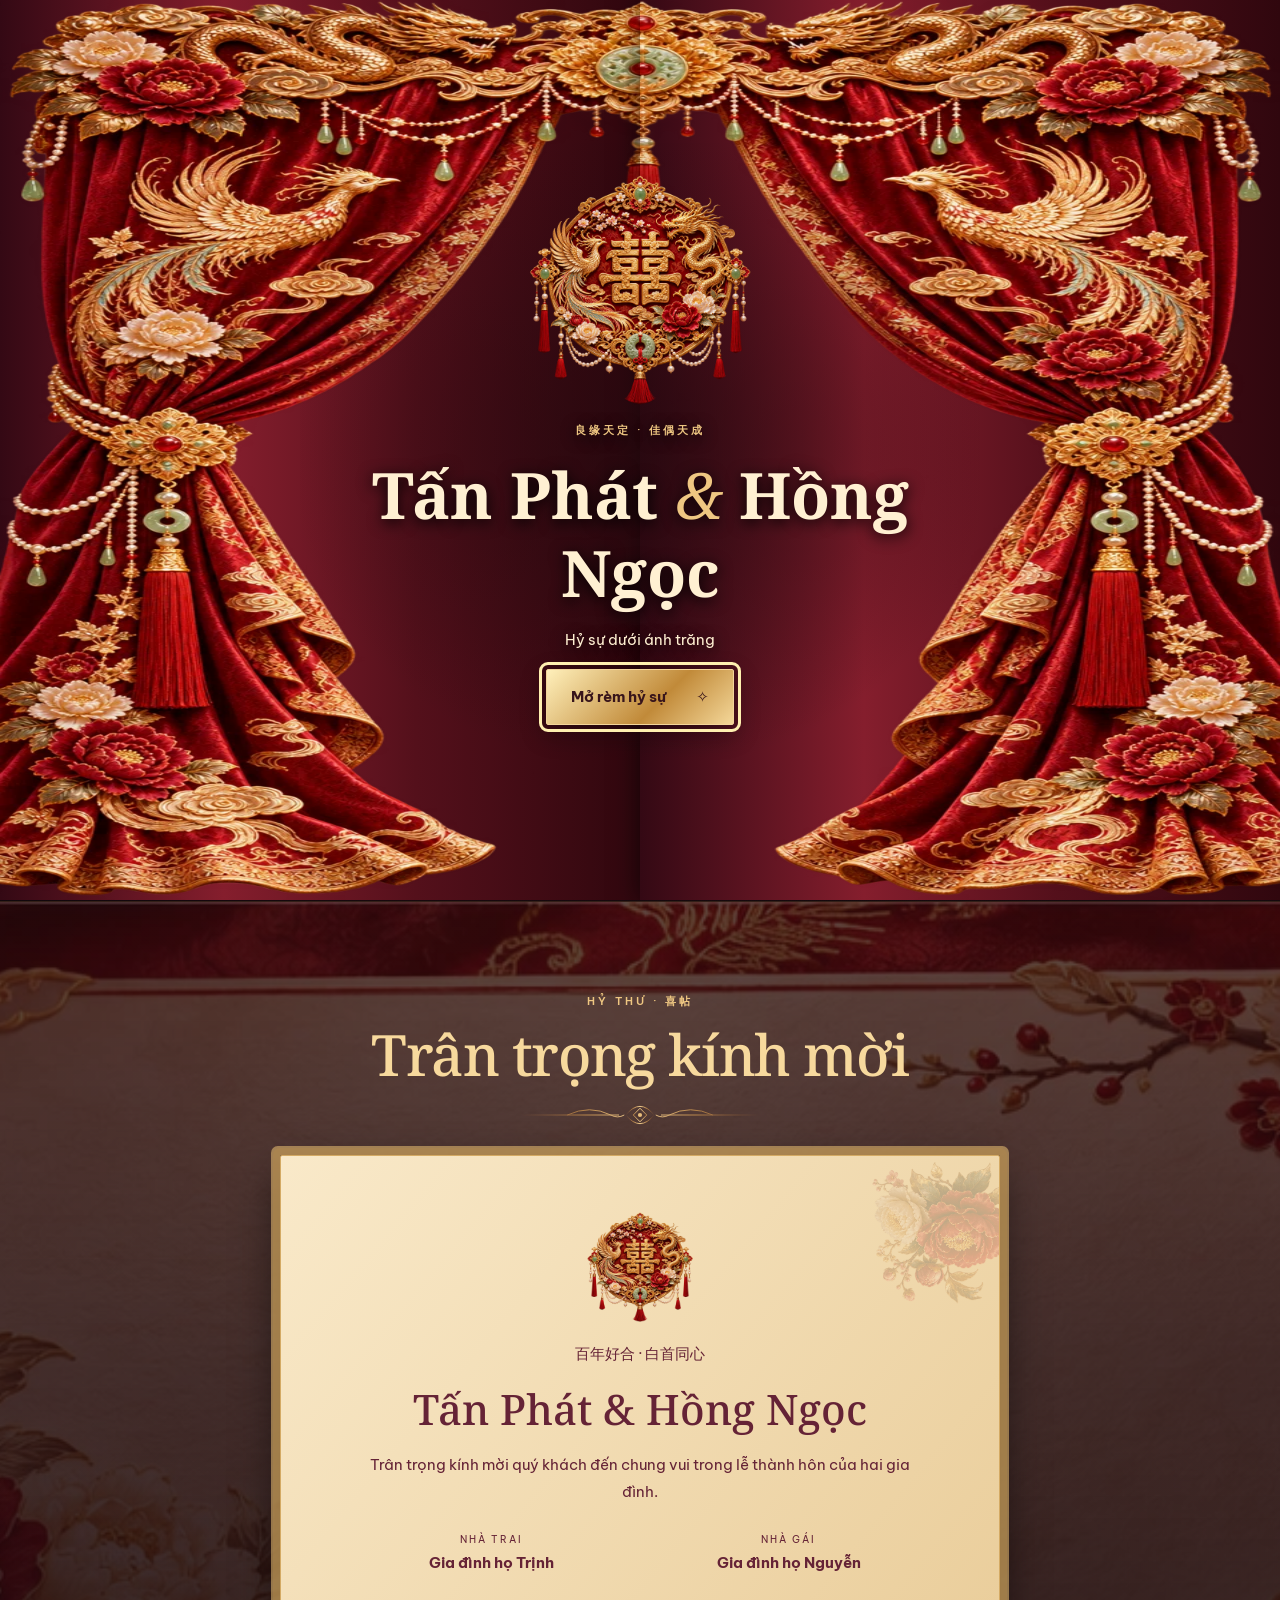
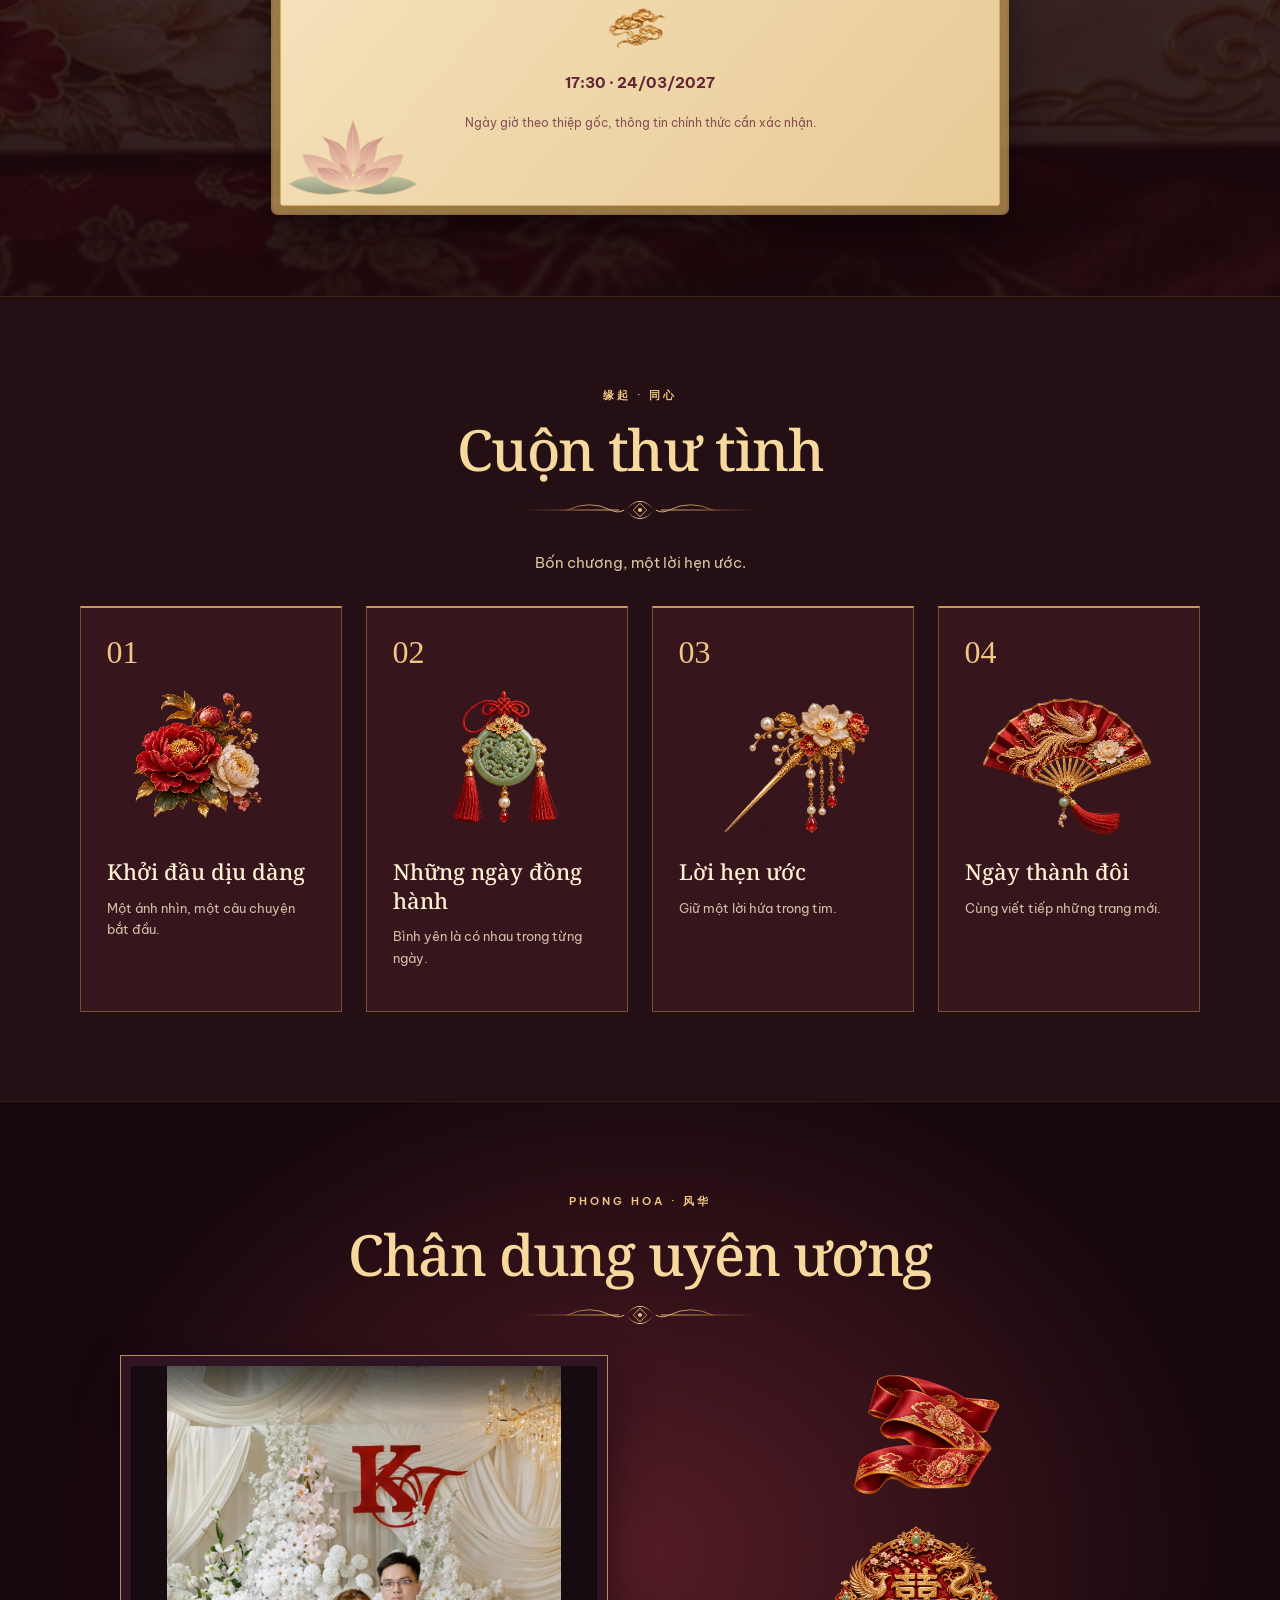
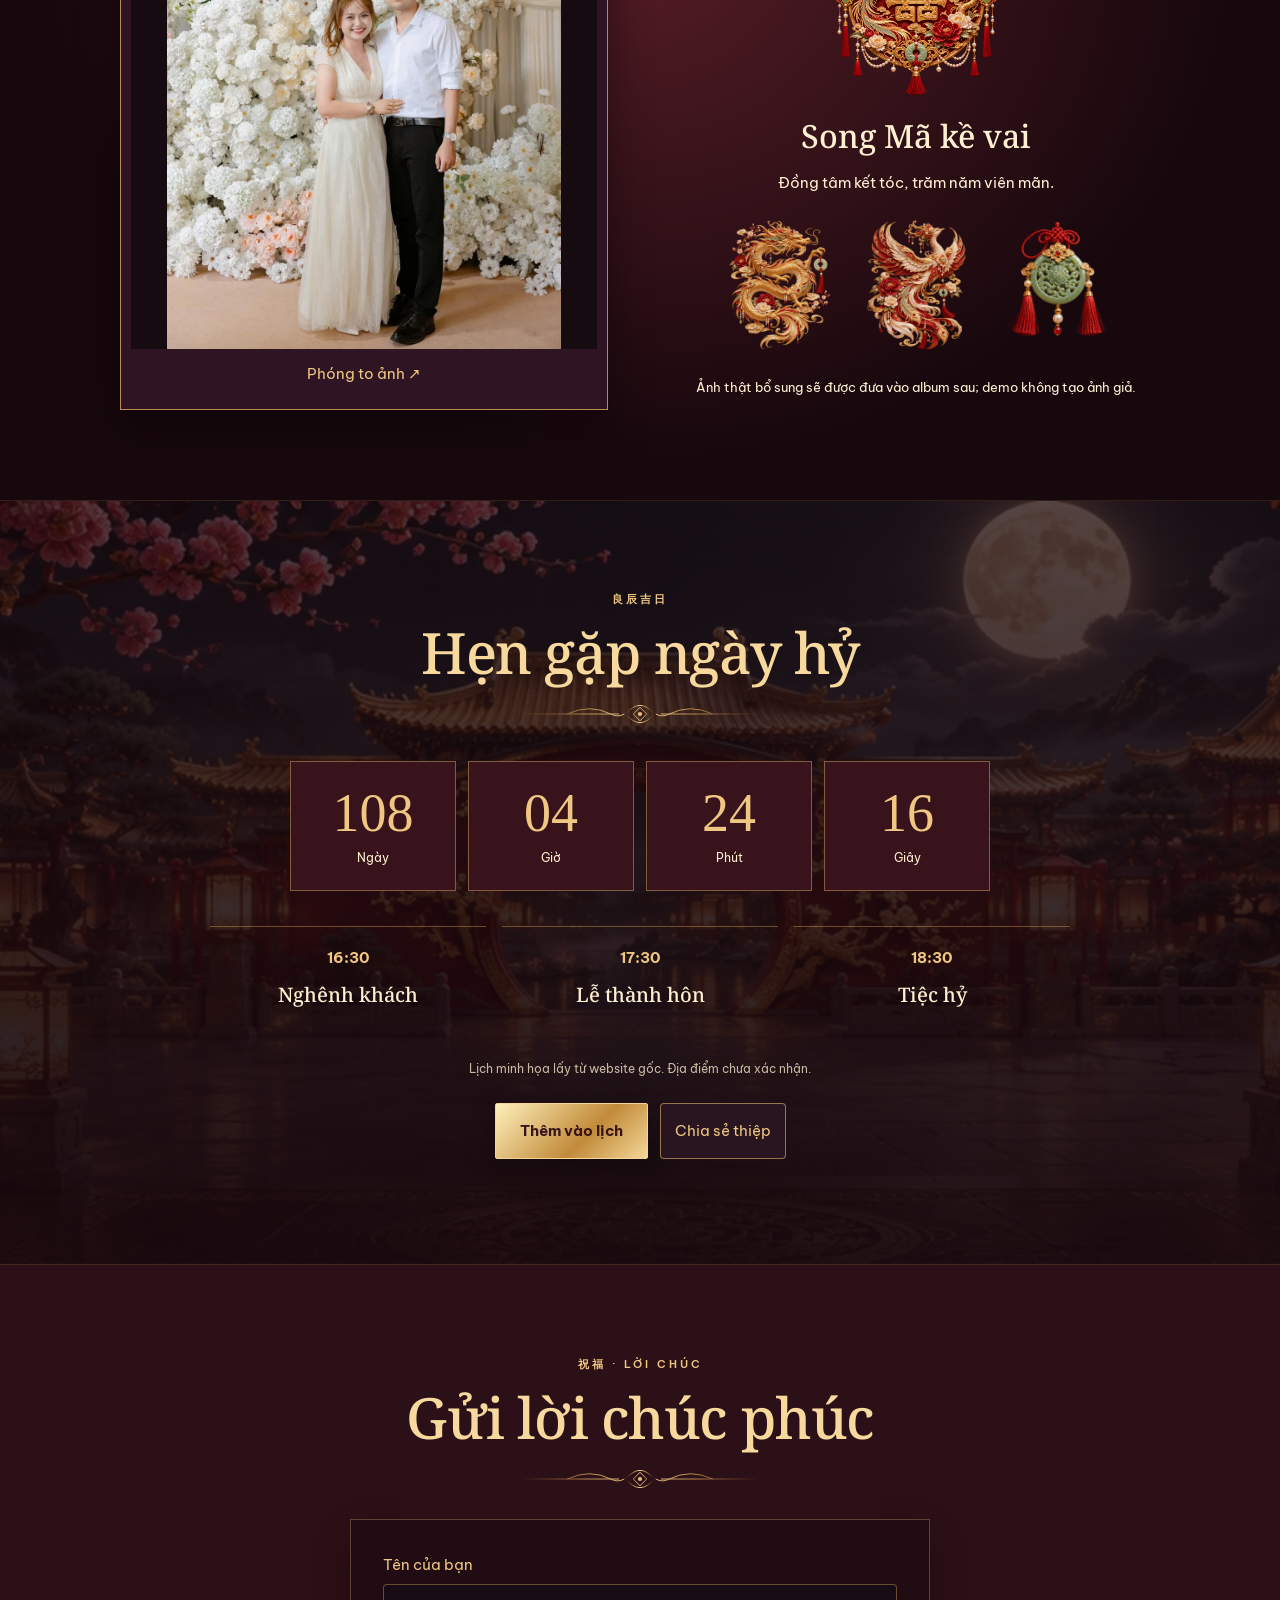
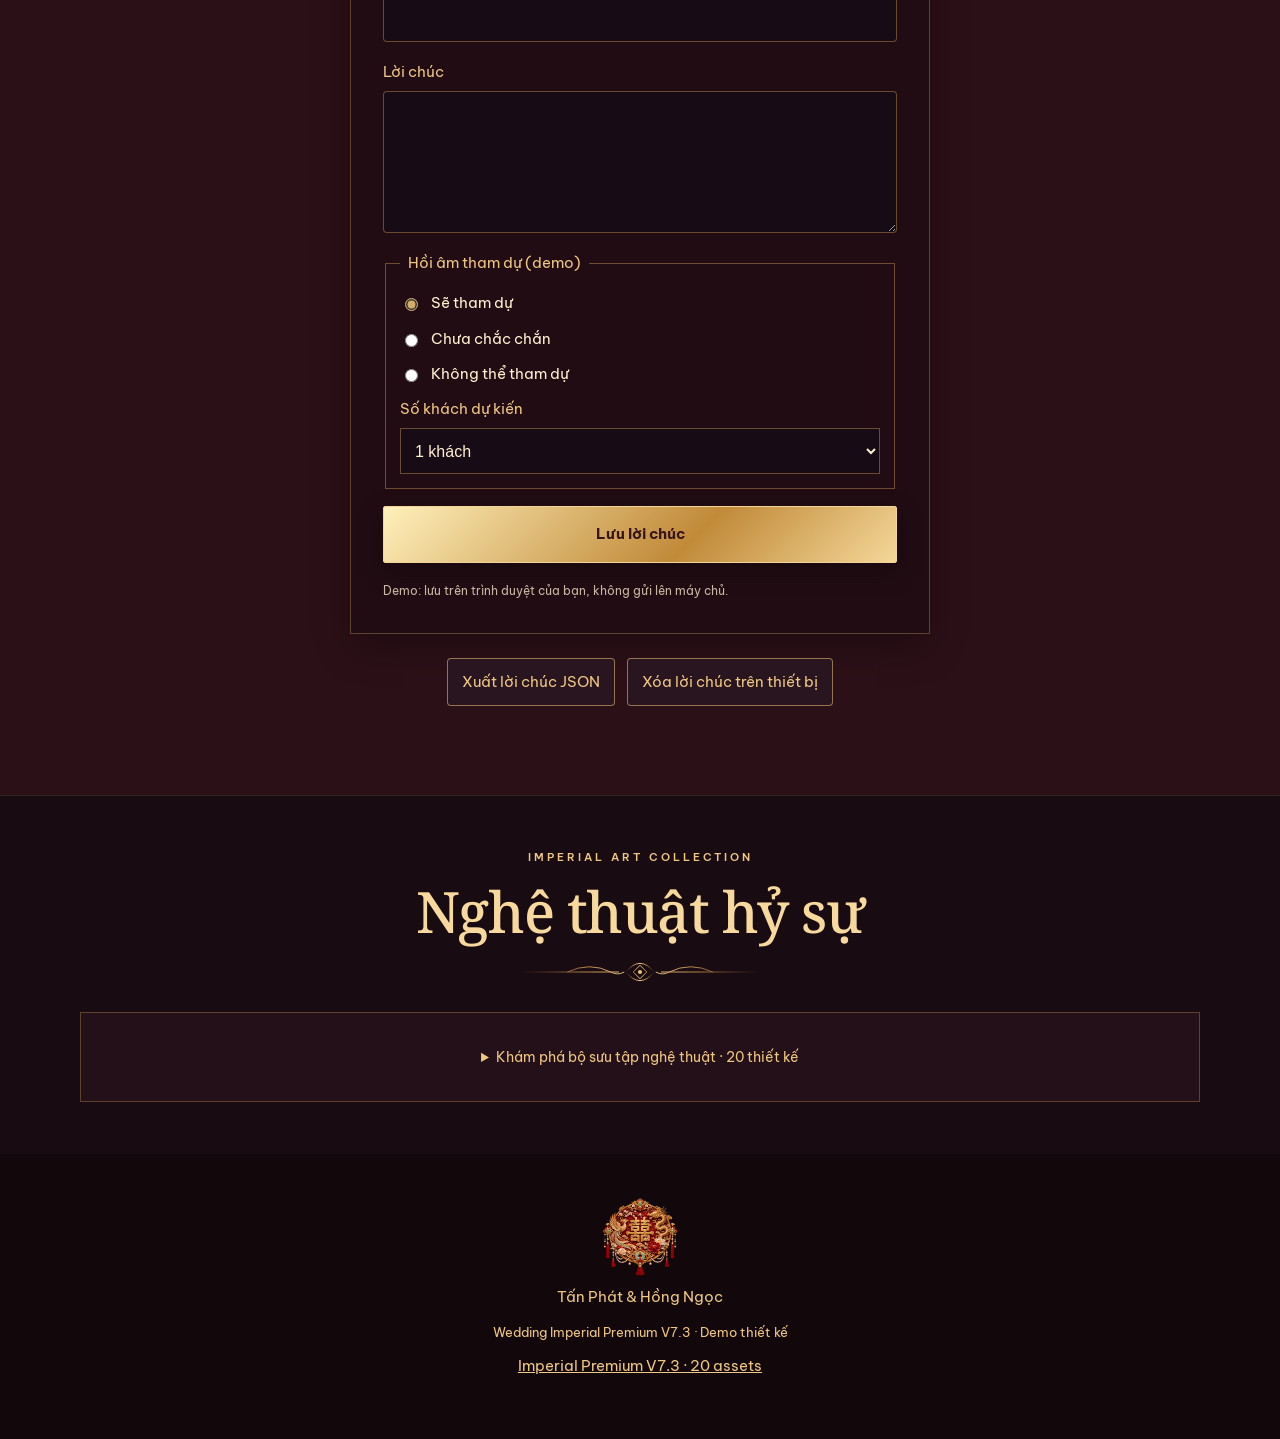
==== commit 3a09ac88: "fix: restore original wedding lotus petal artwork and falling motion" ====
--- a/demo/index.html
+++ b/demo/index.html
@@ -1,7 +1,7 @@
 <!doctype html>
-<html lang="vi"><head><meta charset="utf-8"><meta name="viewport" content="width=device-width,initial-scale=1"><meta name="robots" content="noindex,nofollow"><meta name="theme-color" content="#32101e"><title>Tấn Phát &amp; Hồng Ngọc — Hỷ sự V7.2</title><link rel="stylesheet" href="wedding.css"><link rel="stylesheet" href="enhancements.css"><link rel="stylesheet" href="v6.css"><link rel="stylesheet" href="premium-v7.css?v=7.2"><link rel="icon" href="../assets/imperial-premium-v7/web/song-hy.webp" type="image/webp"></head>
+<html lang="vi"><head><meta charset="utf-8"><meta name="viewport" content="width=device-width,initial-scale=1"><meta name="robots" content="noindex,nofollow"><meta name="theme-color" content="#32101e"><title>Tấn Phát &amp; Hồng Ngọc — Hỷ sự V7.3</title><link rel="stylesheet" href="wedding.css"><link rel="stylesheet" href="enhancements.css"><link rel="stylesheet" href="v6.css"><link rel="stylesheet" href="premium-v7.css?v=7.3"><link rel="icon" href="../assets/imperial-premium-v7/web/song-hy.webp" type="image/webp"></head>
 <body>
-<div class="lotus-rain" aria-hidden="true"><span class="lotus-petal petal-1"></span><span class="lotus-petal petal-2"></span><span class="lotus-petal petal-3"></span><span class="lotus-petal petal-4"></span><span class="lotus-petal petal-5"></span><span class="lotus-petal petal-6"></span><span class="lotus-petal petal-7"></span><span class="lotus-petal petal-8"></span><span class="lotus-petal petal-9"></span><span class="lotus-petal petal-10"></span><span class="lotus-petal petal-11"></span><span class="lotus-petal petal-12"></span><span class="lotus-petal petal-13"></span><span class="lotus-petal petal-14"></span><span class="lotus-petal petal-15"></span><span class="lotus-petal petal-16"></span></div>
+<div class="lotus-rain" aria-hidden="true"></div>
 <a class="skip" href="#invitation">Bỏ qua đến thiệp mời</a><div class="read-progress" aria-hidden="true"></div><header class="nav"><a class="brand" href="#home"><img src="../assets/imperial-premium-v7/web/song-hy.webp" alt=""> TP <span>·</span> HN</a><nav aria-label="Điều hướng"><a href="#invitation">Thiệp hỷ</a><a href="#story">Chuyện tình</a><a href="#album">Album</a><a href="#wishes">Lời chúc</a></nav><div class="nav-controls"><button id="motion" class="motion" aria-pressed="false" aria-label="Giảm chuyển động">✧</button><button id="menu" class="menu" aria-expanded="false" aria-controls="mobileNav" aria-label="Mở menu">☰</button><button id="music" class="music" aria-pressed="false">♪ <span>Nhạc hỷ</span></button></div></header><nav id="mobileNav" class="mobile-nav" hidden aria-label="Điều hướng di động"><a href="#home">Trang đầu</a><a href="#invitation">Thiệp hỷ</a><a href="#story">Chuyện tình</a><a href="#album">Album</a><a href="#event">Ngày hỷ</a><a href="#wishes">Lời chúc</a></nav>
 <div class="curtain" id="curtain" role="dialog" aria-modal="true" aria-labelledby="curtainTitle"><div class="curtain-left"></div><div class="curtain-right"></div><div class="valance"></div><div class="curtain-copy"><img src="../assets/imperial-premium-v7/web/song-hy.webp" alt="" width="110"><p class="eyebrow">良缘天定 · 佳偶天成</p><h1 id="curtainTitle">Tấn Phát <em>&amp;</em> Hồng Ngọc</h1><p>Hỷ sự dưới ánh trăng</p><button id="open" class="gold-button">Mở rèm hỷ sự <span aria-hidden="true">✧</span></button></div></div>
 <main id="home" tabindex="-1">
@@ -11,5 +11,5 @@
 <section class="section album" id="album"><p class="eyebrow">PHONG HOA · 风华</p><h2>Chân dung uyên ương</h2><div class="album-grid"><button id="photo" class="album-photo" aria-label="Xem ảnh cưới lớn"><img src="../assets/images/couple-main.png" alt="Chân dung cưới từ bộ ảnh gốc"><span>Phóng to ảnh ↗</span></button><div class="album-copy"><img loading="lazy" class="premium-silk" src="../assets/imperial-premium-v7/web/lua-gam.webp" alt=""><img src="../assets/imperial-premium-v7/web/song-hy.webp" alt="TP HN"><h3>Song Mã kề vai</h3><p>Đồng tâm kết tóc, trăm năm viên mãn.</p><div class="myths"><img src="../assets/imperial-premium-v7/web/rong-vang.webp" alt="Rồng"><img src="../assets/imperial-premium-v7/web/phuong-hoang.webp" alt="Phượng"><img src="../assets/imperial-premium-v7/web/ngoc-boi.webp" alt="Ngọc bội"></div><small>Ảnh thật bổ sung sẽ được đưa vào album sau; demo không tạo ảnh giả.</small></div></div></section>
 <section class="section event" id="event"><p class="eyebrow">良辰吉日</p><h2>Hẹn gặp ngày hỷ</h2><div class="countdown" aria-label="Đếm ngược ngày cưới"><div><b id="days">—</b><span>Ngày</span></div><div><b id="hours">—</b><span>Giờ</span></div><div><b id="minutes">—</b><span>Phút</span></div><div><b id="seconds">—</b><span>Giây</span></div></div><div class="timeline"><article><b>16:30</b><h3>Nghênh khách</h3></article><article><b>17:30</b><h3>Lễ thành hôn</h3></article><article><b>18:30</b><h3>Tiệc hỷ</h3></article></div><p class="notice">Lịch minh họa lấy từ website gốc. Địa điểm chưa xác nhận.</p><div class="event-actions"><button id="calendar" class="gold-button">Thêm vào lịch</button><button id="share" class="outline-button">Chia sẻ thiệp</button></div><p id="shareStatus" role="status"></p></section>
 <section class="section wishes" id="wishes"><p class="eyebrow">祝福 · LỜI CHÚC</p><h2>Gửi lời chúc phúc</h2><form id="wishForm"><label id="inviteCodeLabel" hidden>Mã mời RSVP<input id="inviteCode" type="password" autocomplete="off" maxlength="128"></label><div class="trap" aria-hidden="true"><label>Website<input id="website" name="website" tabindex="-1" autocomplete="off"></label></div><label>Tên của bạn<input id="guest" maxlength="80" required autocomplete="off"></label><label>Lời chúc<textarea id="wish" maxlength="500" rows="4" required></textarea></label><fieldset class="attendance"><legend>Hồi âm tham dự (demo)</legend><label><input type="radio" name="attendance" value="yes" checked> Sẽ tham dự</label><label><input type="radio" name="attendance" value="maybe"> Chưa chắc chắn</label><label><input type="radio" name="attendance" value="no"> Không thể tham dự</label><label>Số khách dự kiến<select id="guests"><option value="1">1 khách</option><option value="2">2 khách</option><option value="3">3 khách</option><option value="4">4 khách</option></select></label></fieldset><button class="gold-button" type="submit">Lưu lời chúc</button><p class="notice">Demo: lưu trên trình duyệt của bạn, không gửi lên máy chủ.</p></form><p id="status" role="status"></p><ul id="wishList"></ul><div class="event-actions"><button id="exportWishes" class="outline-button">Xuất lời chúc JSON</button><button id="clearWishes" class="outline-button">Xóa lời chúc trên thiết bị</button></div></section>
-<section class="section premium-gallery" id="premium-assets"><p class="eyebrow">IMPERIAL ART COLLECTION</p><h2>Nghệ thuật hỷ sự</h2><details class="asset-disclosure"><summary>Khám phá bộ sưu tập nghệ thuật · 20 thiết kế</summary><div class="premium-grid"><figure><img loading="lazy" src="../assets/imperial-premium-v7/web/song-hy.webp" alt="Song hỷ kim chạm"><figcaption>Song hỷ kim chạm</figcaption></figure><figure><img loading="lazy" src="../assets/imperial-premium-v7/web/den-long.webp" alt="Đèn lồng cung đình"><figcaption>Đèn lồng cung đình</figcaption></figure><figure><img loading="lazy" src="../assets/imperial-premium-v7/web/rem-cung-dinh.webp" alt="Rèm long phượng"><figcaption>Rèm long phượng</figcaption></figure><figure><img loading="lazy" src="../assets/imperial-premium-v7/web/khung-anh.webp" alt="Khung ảnh khảm ngọc"><figcaption>Khung ảnh khảm ngọc</figcaption></figure><figure><img loading="lazy" src="../assets/imperial-premium-v7/web/rong-vang.webp" alt="Kim long"><figcaption>Kim long</figcaption></figure><figure><img loading="lazy" src="../assets/imperial-premium-v7/web/phuong-hoang.webp" alt="Phượng hoàng"><figcaption>Phượng hoàng</figcaption></figure><figure><img loading="lazy" src="../assets/imperial-premium-v7/web/lau-dai-trang.webp" alt="Đại điện dưới trăng"><figcaption>Đại điện dưới trăng</figcaption></figure><figure><img loading="lazy" src="../assets/imperial-premium-v7/web/san-cung-dinh-a.webp" alt="Sân cung đình I"><figcaption>Sân cung đình I</figcaption></figure><figure><img loading="lazy" src="../assets/imperial-premium-v7/web/san-cung-dinh-b.webp" alt="Sân cung đình II"><figcaption>Sân cung đình II</figcaption></figure><figure><img loading="lazy" src="../assets/imperial-premium-v7/web/thiep-hy-a.webp" alt="Thiệp hỷ I"><figcaption>Thiệp hỷ I</figcaption></figure><figure><img loading="lazy" src="../assets/imperial-premium-v7/web/thiep-hy-b.webp" alt="Thiệp hỷ II"><figcaption>Thiệp hỷ II</figcaption></figure><figure><img loading="lazy" src="../assets/imperial-premium-v7/web/mau-don.webp" alt="Mẫu đơn"><figcaption>Mẫu đơn</figcaption></figure><figure><img loading="lazy" src="../assets/imperial-premium-v7/web/quat-phuong.webp" alt="Quạt phượng"><figcaption>Quạt phượng</figcaption></figure><figure><img loading="lazy" src="../assets/imperial-premium-v7/web/ngoc-boi.webp" alt="Ngọc bội"><figcaption>Ngọc bội</figcaption></figure><figure><img loading="lazy" src="../assets/imperial-premium-v7/web/may-vang.webp" alt="Mây vàng"><figcaption>Mây vàng</figcaption></figure><figure><img loading="lazy" src="../assets/imperial-premium-v7/web/tram-hoa.webp" alt="Trâm hoa"><figcaption>Trâm hoa</figcaption></figure><figure><img loading="lazy" src="../assets/imperial-premium-v7/web/lua-gam.webp" alt="Lụa gấm"><figcaption>Lụa gấm</figcaption></figure><figure><img loading="lazy" src="../assets/artifact-v2/lotus-petal-v72.svg" alt="Cánh sen"><figcaption>Cánh sen</figcaption></figure><figure><img loading="lazy" src="../assets/artifact-v2/lotus-blossom-v72.svg" alt="Hoa sen"><figcaption>Hoa sen</figcaption></figure><figure><img loading="lazy" src="../assets/artifact-v2/ornament-divider-v72.svg" alt="Đường viền kim tuyến"><figcaption>Viền kim tuyến</figcaption></figure></div></details></section></main><footer><img src="../assets/imperial-premium-v7/web/song-hy.webp" alt="" width="95"><p>Tấn Phát &amp; Hồng Ngọc</p><small>Wedding Imperial Premium V7.2 · Demo thiết kế</small><p><a href="#premium-assets">Imperial Premium V7.2 · 20 assets</a></p></footer>
-<dialog id="lightbox"><button id="closePhoto" aria-label="Đóng ảnh">×</button><img src="../assets/images/couple-main.png" alt="Ảnh cưới phóng to"></dialog><audio id="audio" preload="none" loop src="../assets/music/wedding-song.mp3"></audio><script src="wedding.js"></script><script src="enhancements.js"></script><script src="rsvp.js"></script><script src="v6.js"></script></body></html>
+<section class="section premium-gallery" id="premium-assets"><p class="eyebrow">IMPERIAL ART COLLECTION</p><h2>Nghệ thuật hỷ sự</h2><details class="asset-disclosure"><summary>Khám phá bộ sưu tập nghệ thuật · 20 thiết kế</summary><div class="premium-grid"><figure><img loading="lazy" src="../assets/imperial-premium-v7/web/song-hy.webp" alt="Song hỷ kim chạm"><figcaption>Song hỷ kim chạm</figcaption></figure><figure><img loading="lazy" src="../assets/imperial-premium-v7/web/den-long.webp" alt="Đèn lồng cung đình"><figcaption>Đèn lồng cung đình</figcaption></figure><figure><img loading="lazy" src="../assets/imperial-premium-v7/web/rem-cung-dinh.webp" alt="Rèm long phượng"><figcaption>Rèm long phượng</figcaption></figure><figure><img loading="lazy" src="../assets/imperial-premium-v7/web/khung-anh.webp" alt="Khung ảnh khảm ngọc"><figcaption>Khung ảnh khảm ngọc</figcaption></figure><figure><img loading="lazy" src="../assets/imperial-premium-v7/web/rong-vang.webp" alt="Kim long"><figcaption>Kim long</figcaption></figure><figure><img loading="lazy" src="../assets/imperial-premium-v7/web/phuong-hoang.webp" alt="Phượng hoàng"><figcaption>Phượng hoàng</figcaption></figure><figure><img loading="lazy" src="../assets/imperial-premium-v7/web/lau-dai-trang.webp" alt="Đại điện dưới trăng"><figcaption>Đại điện dưới trăng</figcaption></figure><figure><img loading="lazy" src="../assets/imperial-premium-v7/web/san-cung-dinh-a.webp" alt="Sân cung đình I"><figcaption>Sân cung đình I</figcaption></figure><figure><img loading="lazy" src="../assets/imperial-premium-v7/web/san-cung-dinh-b.webp" alt="Sân cung đình II"><figcaption>Sân cung đình II</figcaption></figure><figure><img loading="lazy" src="../assets/imperial-premium-v7/web/thiep-hy-a.webp" alt="Thiệp hỷ I"><figcaption>Thiệp hỷ I</figcaption></figure><figure><img loading="lazy" src="../assets/imperial-premium-v7/web/thiep-hy-b.webp" alt="Thiệp hỷ II"><figcaption>Thiệp hỷ II</figcaption></figure><figure><img loading="lazy" src="../assets/imperial-premium-v7/web/mau-don.webp" alt="Mẫu đơn"><figcaption>Mẫu đơn</figcaption></figure><figure><img loading="lazy" src="../assets/imperial-premium-v7/web/quat-phuong.webp" alt="Quạt phượng"><figcaption>Quạt phượng</figcaption></figure><figure><img loading="lazy" src="../assets/imperial-premium-v7/web/ngoc-boi.webp" alt="Ngọc bội"><figcaption>Ngọc bội</figcaption></figure><figure><img loading="lazy" src="../assets/imperial-premium-v7/web/may-vang.webp" alt="Mây vàng"><figcaption>Mây vàng</figcaption></figure><figure><img loading="lazy" src="../assets/imperial-premium-v7/web/tram-hoa.webp" alt="Trâm hoa"><figcaption>Trâm hoa</figcaption></figure><figure><img loading="lazy" src="../assets/imperial-premium-v7/web/lua-gam.webp" alt="Lụa gấm"><figcaption>Lụa gấm</figcaption></figure><figure><img loading="lazy" src="../assets/artifact-v2/lotus-petal-original-pink.svg" alt="Cánh sen"><figcaption>Cánh sen</figcaption></figure><figure><img loading="lazy" src="../assets/artifact-v2/lotus-blossom-v72.svg" alt="Hoa sen"><figcaption>Hoa sen</figcaption></figure><figure><img loading="lazy" src="../assets/artifact-v2/ornament-divider-v72.svg" alt="Đường viền kim tuyến"><figcaption>Viền kim tuyến</figcaption></figure></div></details></section></main><footer><img src="../assets/imperial-premium-v7/web/song-hy.webp" alt="" width="95"><p>Tấn Phát &amp; Hồng Ngọc</p><small>Wedding Imperial Premium V7.3 · Demo thiết kế</small><p><a href="#premium-assets">Imperial Premium V7.3 · 20 assets</a></p></footer>
+<dialog id="lightbox"><button id="closePhoto" aria-label="Đóng ảnh">×</button><img src="../assets/images/couple-main.png" alt="Ảnh cưới phóng to"></dialog><audio id="audio" preload="none" loop src="../assets/music/wedding-song.mp3"></audio><script src="wedding.js?v=7.3"></script><script src="enhancements.js"></script><script src="rsvp.js"></script><script src="v6.js"></script></body></html>
--- a/demo/premium-v7.css
+++ b/demo/premium-v7.css
@@ -51,26 +51,25 @@
 .event-actions{margin:24px auto 0}.event-actions:has(>button[hidden]):not(:has(>button:not([hidden]))){display:none}
 .premium-gallery{padding-block:52px}.asset-disclosure{max-width:var(--section-width);margin:auto;border:1px solid #b7884e66;background:#241018;padding:clamp(10px,2vw,20px)}.asset-disclosure summary{cursor:pointer;color:var(--gold);padding:12px;font-size:14px}.asset-disclosure[open] summary{margin-bottom:18px}.premium-grid{max-width:none}.premium-grid figure{min-width:0}.premium-grid figcaption{overflow-wrap:anywhere}
 footer{padding:44px var(--gutter) 52px}footer>img{width:78px}footer p{margin:8px 0}
+@media(max-width:800px){.hero-inner{max-width:550px;gap:28px}.hero-text{margin:auto}.hero{padding:44px var(--gutter) 76px}.hero .date{margin:20px 0}.portrait{width:min(82vw,360px)}.scene .dragon,.scene .phoenix{opacity:.23}.section>h2{margin-bottom:23px}.chapters img{height:110px}.premium-gallery{padding-block:40px}.premium-grid img{height:120px}.nav{padding-inline:12px}}
+@media(max-width:400px){.hero h1{font-size:clamp(35px,11vw,44px)}.hero .lead{font-size:14px}.curtain-copy{padding:20px 14px}.curtain-copy h1{font-size:clamp(27px,8vw,34px)}.curtain-copy>img{width:118px}.timeline{gap:8px}.timeline h3{font-size:15px}.paper .families{gap:8px}.chapters{gap:10px}.chapters article{padding:12px}.wishes form{padding:14px}}
+@media(prefers-reduced-motion:reduce){.lotus-rain{display:none!important}}.motion-off .lotus-rain{display:none!important}
+
+/* V7.3: exact original petal SVGs, bubble styling and motion from root style.css. */
 .lotus-rain{position:fixed;inset:0;z-index:12;overflow:hidden;pointer-events:none;contain:strict}
-.lotus-petal{position:absolute;top:-46px;left:var(--x);width:var(--s);height:calc(var(--s)*1.45);background:url('../assets/artifact-v2/lotus-petal-v72.svg') center/contain no-repeat;opacity:0;animation:lotus-fall var(--d) linear var(--delay) infinite;will-change:transform,opacity;filter:drop-shadow(0 2px 3px #1b071a55)}
-@keyframes lotus-fall{0%{transform:translate3d(0,-10px,0) rotate(-28deg) scale(.8);opacity:0}8%{opacity:var(--o)}45%{transform:translate3d(var(--drift),48vh,0) rotate(110deg) scale(1);opacity:var(--o)}90%{opacity:var(--o)}100%{transform:translate3d(calc(var(--drift)*-.55),calc(100vh + 65px),0) rotate(285deg) scale(.75);opacity:0}}
-body:has(.curtain:not([hidden]):not(.opening)) .lotus-rain{visibility:hidden}body:has(.curtain:not([hidden]):not(.opening)) .lotus-petal{animation-play-state:paused}
-.petal-1{--x:3%;--s:24px;--d:13s;--delay:-3s;--drift:40px;--o:0.65}
-.petal-2{--x:10%;--s:18px;--d:17s;--delay:-8s;--drift:-56px;--o:0.48}
-.petal-3{--x:18%;--s:21px;--d:15s;--delay:-5s;--drift:72px;--o:0.48}
-.petal-4{--x:25%;--s:16px;--d:20s;--delay:-11s;--drift:-88px;--o:0.65}
-.petal-5{--x:33%;--s:22px;--d:16s;--delay:-9s;--drift:40px;--o:0.48}
-.petal-6{--x:40%;--s:19px;--d:19s;--delay:-2s;--drift:-56px;--o:0.48}
-.petal-7{--x:49%;--s:24px;--d:14s;--delay:-12s;--drift:72px;--o:0.65}
-.petal-8{--x:57%;--s:17px;--d:18s;--delay:-6s;--drift:-88px;--o:0.48}
-.petal-9{--x:65%;--s:21px;--d:15s;--delay:-10s;--drift:40px;--o:0.48}
-.petal-10{--x:73%;--s:16px;--d:21s;--delay:-4s;--drift:-56px;--o:0.65}
-.petal-11{--x:81%;--s:23px;--d:16s;--delay:-13s;--drift:72px;--o:0.48}
-.petal-12{--x:89%;--s:19px;--d:18s;--delay:-7s;--drift:-88px;--o:0.48}
-.petal-13{--x:95%;--s:26px;--d:14s;--delay:-1s;--drift:40px;--o:0.65}
-.petal-14{--x:7%;--s:18px;--d:19s;--delay:-15s;--drift:-56px;--o:0.48}
-.petal-15{--x:85%;--s:22px;--d:17s;--delay:-11s;--drift:72px;--o:0.48}
-.petal-16{--x:51%;--s:15px;--d:20s;--delay:-14s;--drift:-88px;--o:0.65}
-@media(max-width:800px){.hero-inner{max-width:550px;gap:28px}.hero-text{margin:auto}.hero{padding:44px var(--gutter) 76px}.hero .date{margin:20px 0}.portrait{width:min(82vw,360px)}.scene .dragon,.scene .phoenix{opacity:.23}.section>h2{margin-bottom:23px}.chapters img{height:110px}.lotus-petal{width:calc(var(--s)*.78);height:calc(var(--s)*1.13)}.lotus-petal:nth-child(n+11){display:none}.premium-gallery{padding-block:40px}.premium-grid img{height:120px}.nav{padding-inline:12px}}
-@media(max-width:400px){.hero h1{font-size:clamp(35px,11vw,44px)}.hero .lead{font-size:14px}.curtain-copy{padding:20px 14px}.curtain-copy h1{font-size:clamp(27px,8vw,34px)}.curtain-copy>img{width:118px}.timeline{gap:8px}.timeline h3{font-size:15px}.paper .families{gap:8px}.chapters{gap:10px}.chapters article{padding:12px}.wishes form{padding:14px}.lotus-petal:nth-child(n+9){display:none}}
-@media(prefers-reduced-motion:reduce){.lotus-rain{display:none!important}}.motion-off .lotus-rain{display:none!important}
+.lotus-rain .fall-item{position:absolute;top:-40px;left:0;pointer-events:none;animation:fallDownPetal linear forwards;will-change:transform,opacity}
+.fall-item.bubble{border-radius:50%;background:radial-gradient(circle at 32% 28%, rgba(255,255,255,.95) 0 18%, rgba(214,243,255,.64) 20%, rgba(191,229,255,.22) 58%, rgba(182,224,255,.06) 78%, rgba(182,224,255,0) 100%);border:1px solid rgba(220,244,255,.5);box-shadow:inset 0 0 14px rgba(255,255,255,.16), 0 0 10px rgba(208,240,255,.16)}
+.fall-item.bubble::after{content:"";position:absolute;left:20%;top:16%;width:28%;height:28%;border-radius:50%;background:rgba(255,255,255,.58);filter:blur(.4px)}
+
+
+.fall-item.petal{
+  background-repeat:no-repeat;background-position:center;background-size:contain;
+  filter:drop-shadow(0 3px 8px rgba(255,183,202,.28));
+  background-image:url('../assets/artifact-v2/lotus-petal-original-pink.svg');
+}
+.fall-item.petal.alt{
+  background-image:url('../assets/artifact-v2/lotus-petal-original-cream.svg');
+}
+.fall-item.bubble{box-shadow:inset 0 0 16px rgba(255,255,255,.18), 0 0 14px rgba(201,238,255,.18), 0 0 28px rgba(255,255,255,.06)}
+@keyframes fallDownPetal{to{transform:translate3d(var(--dx),112vh,0) rotate(var(--rot,420deg));opacity:.10}}
+body:has(.curtain:not([hidden]):not(.opening)) .lotus-rain{visibility:hidden}
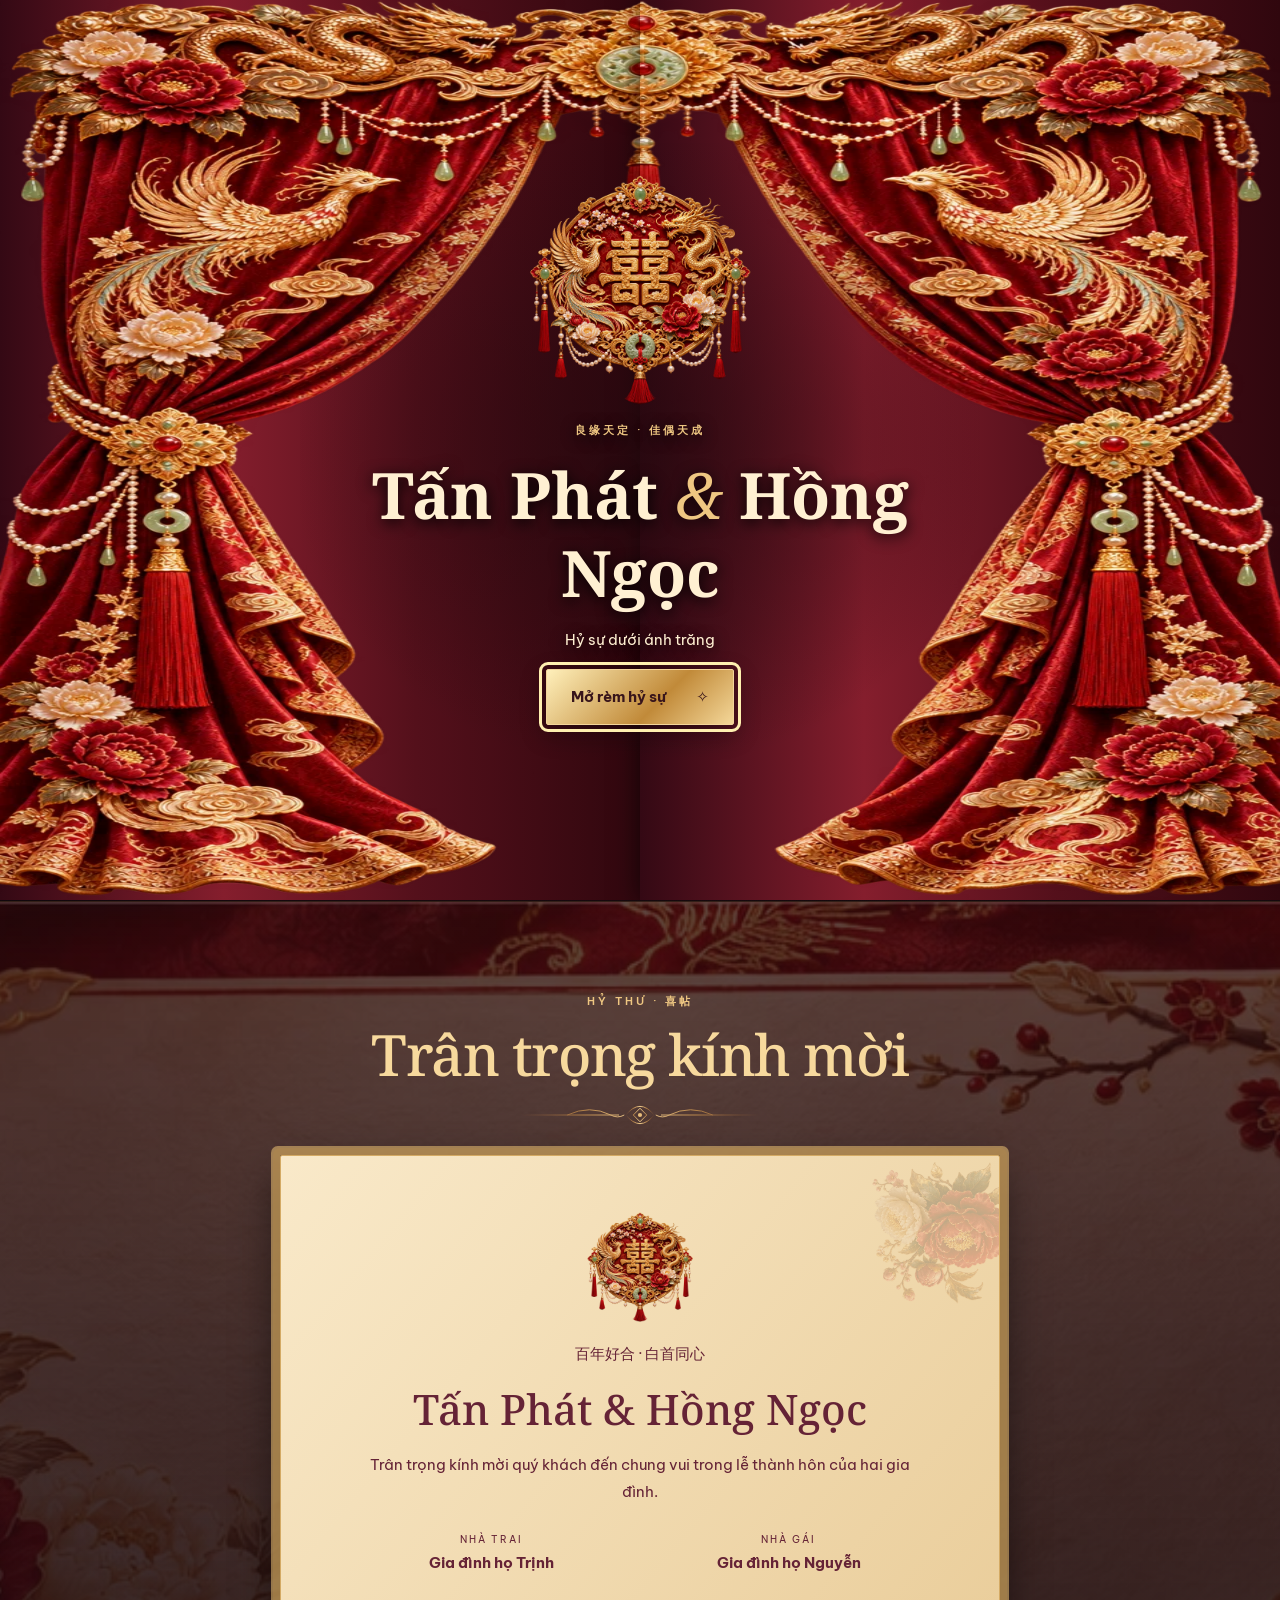
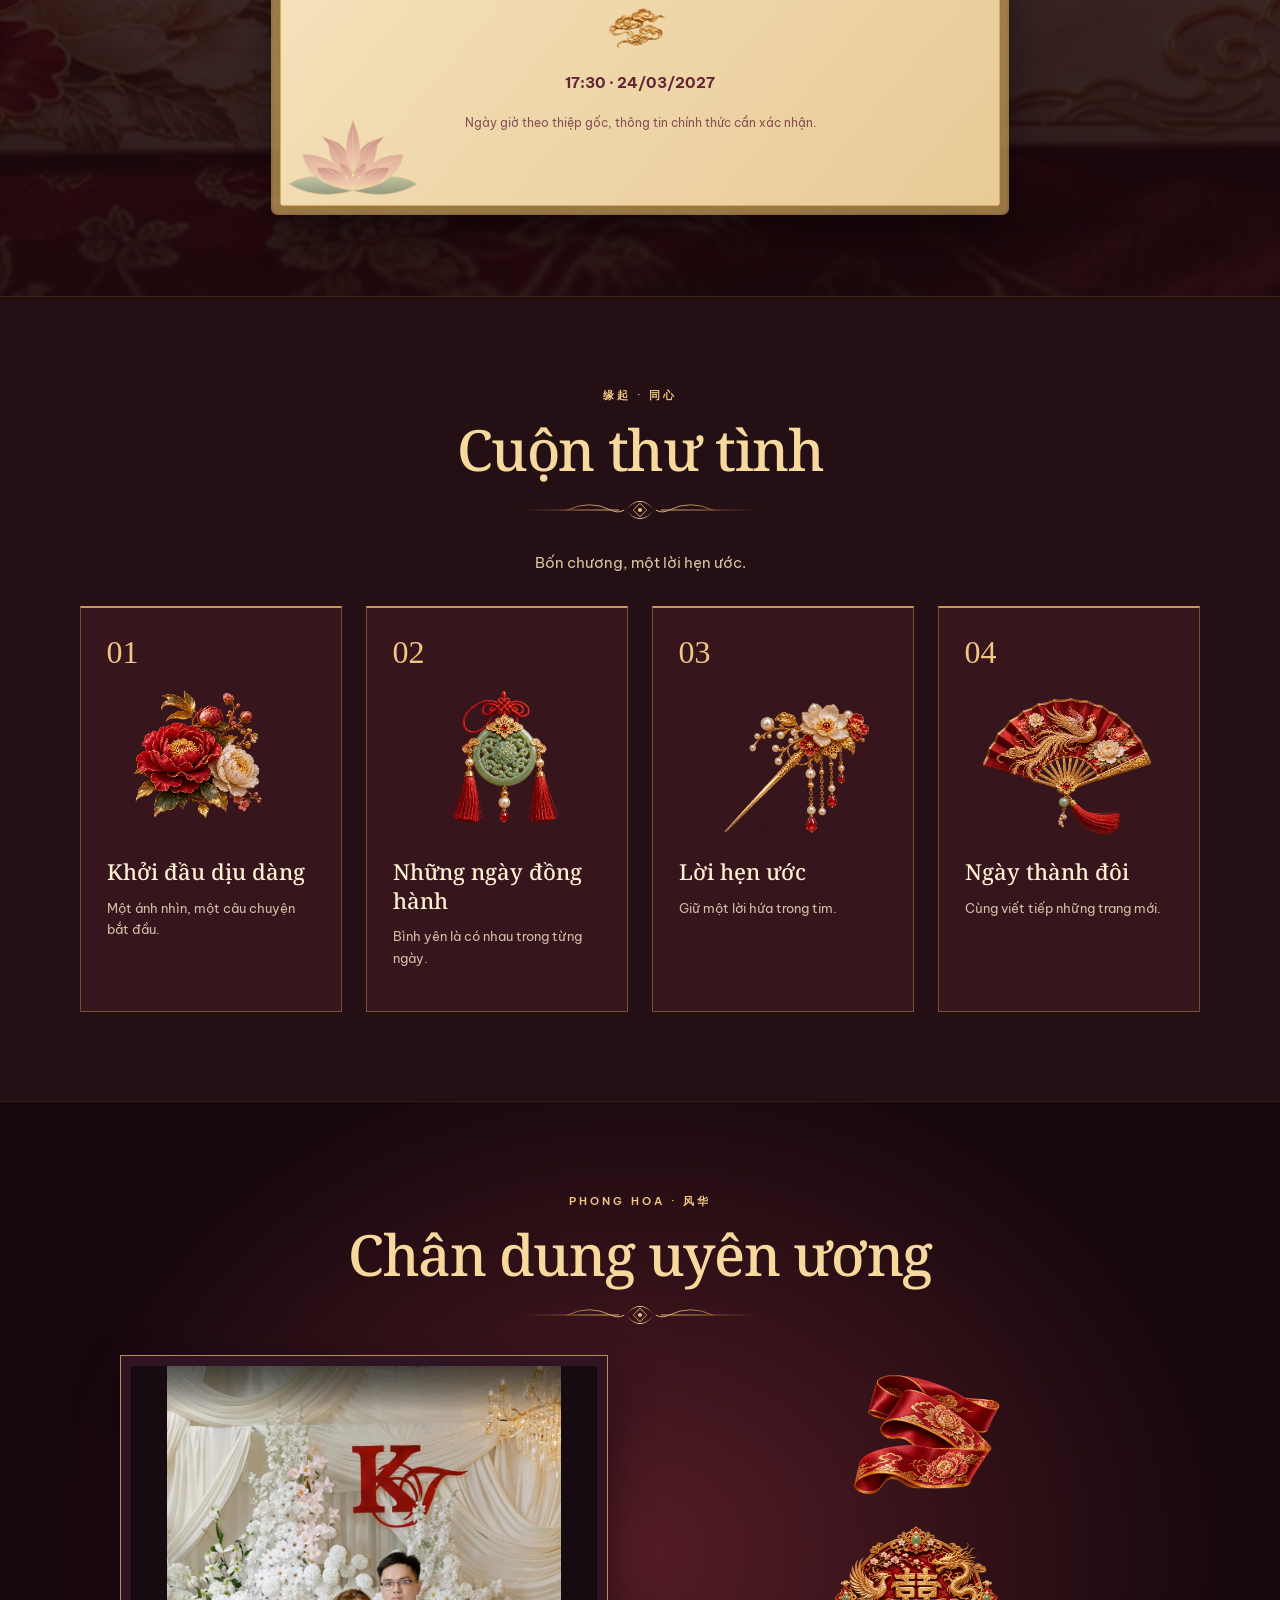
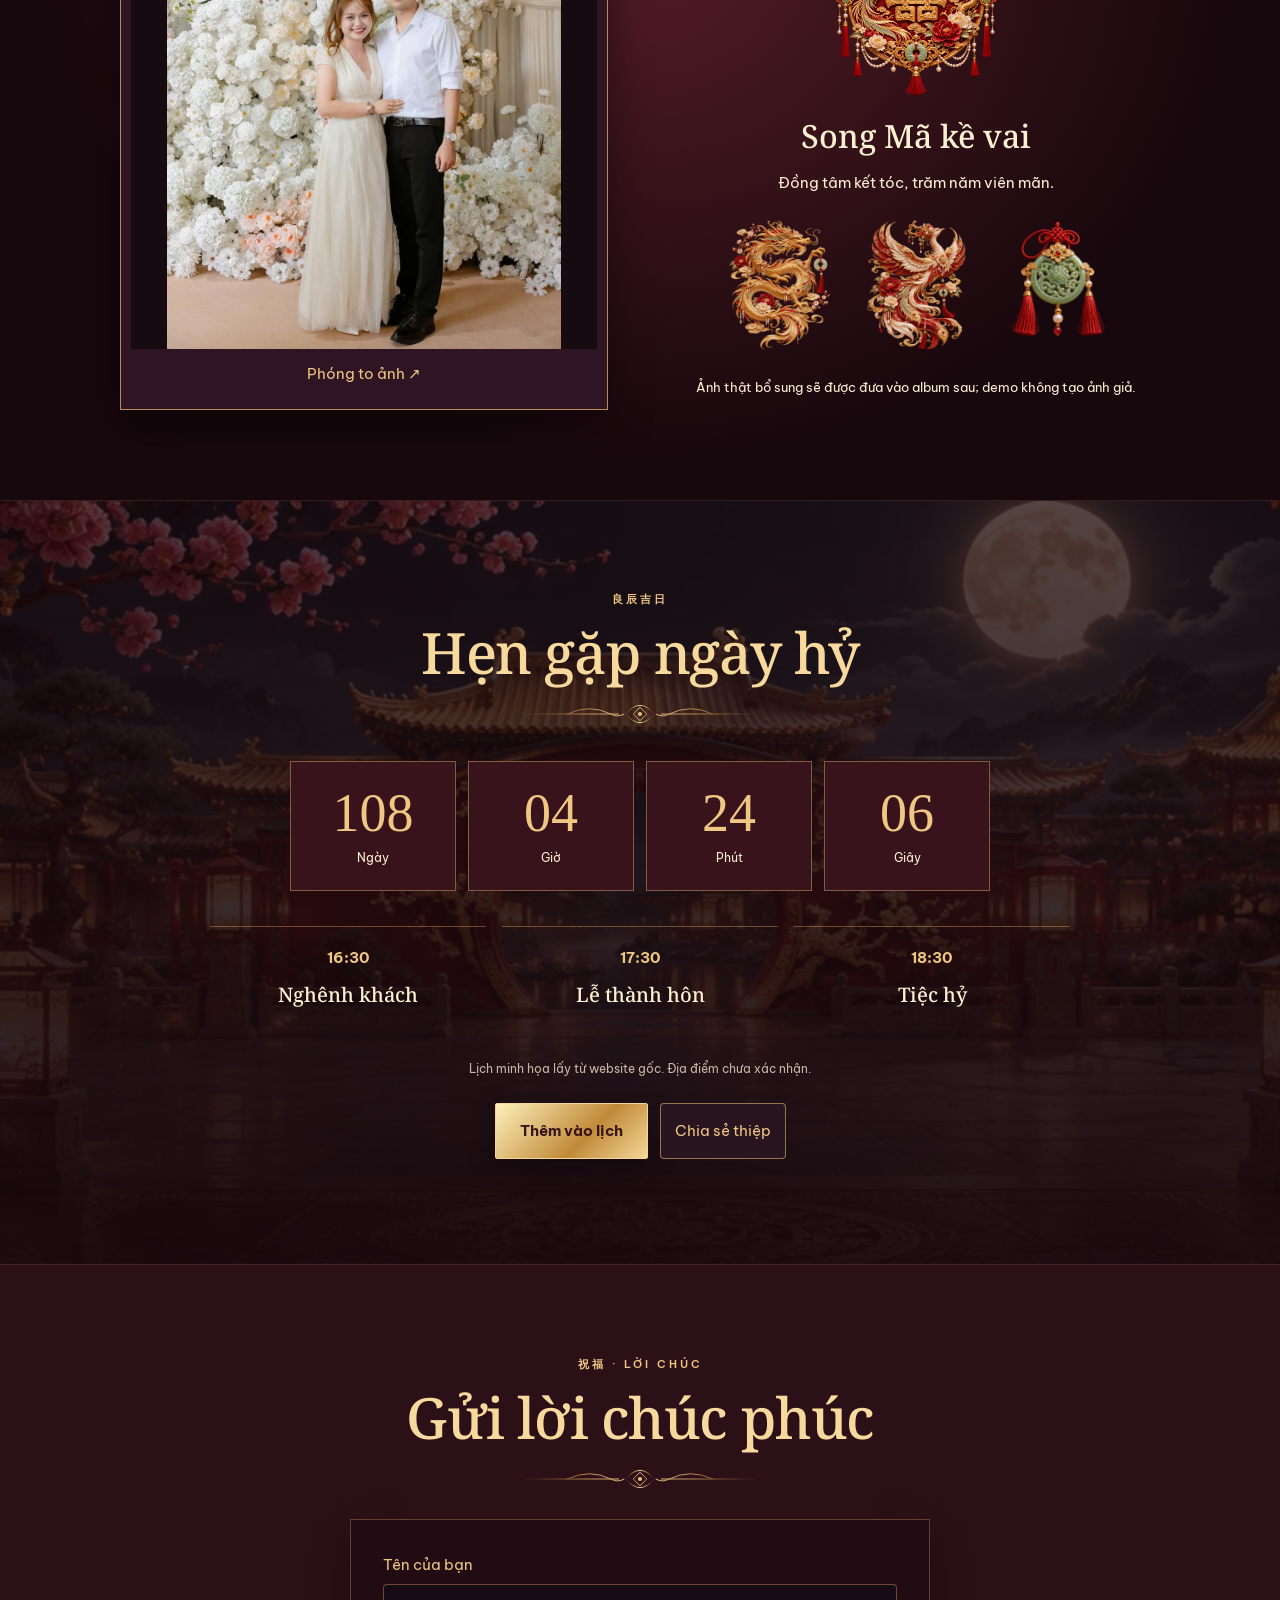
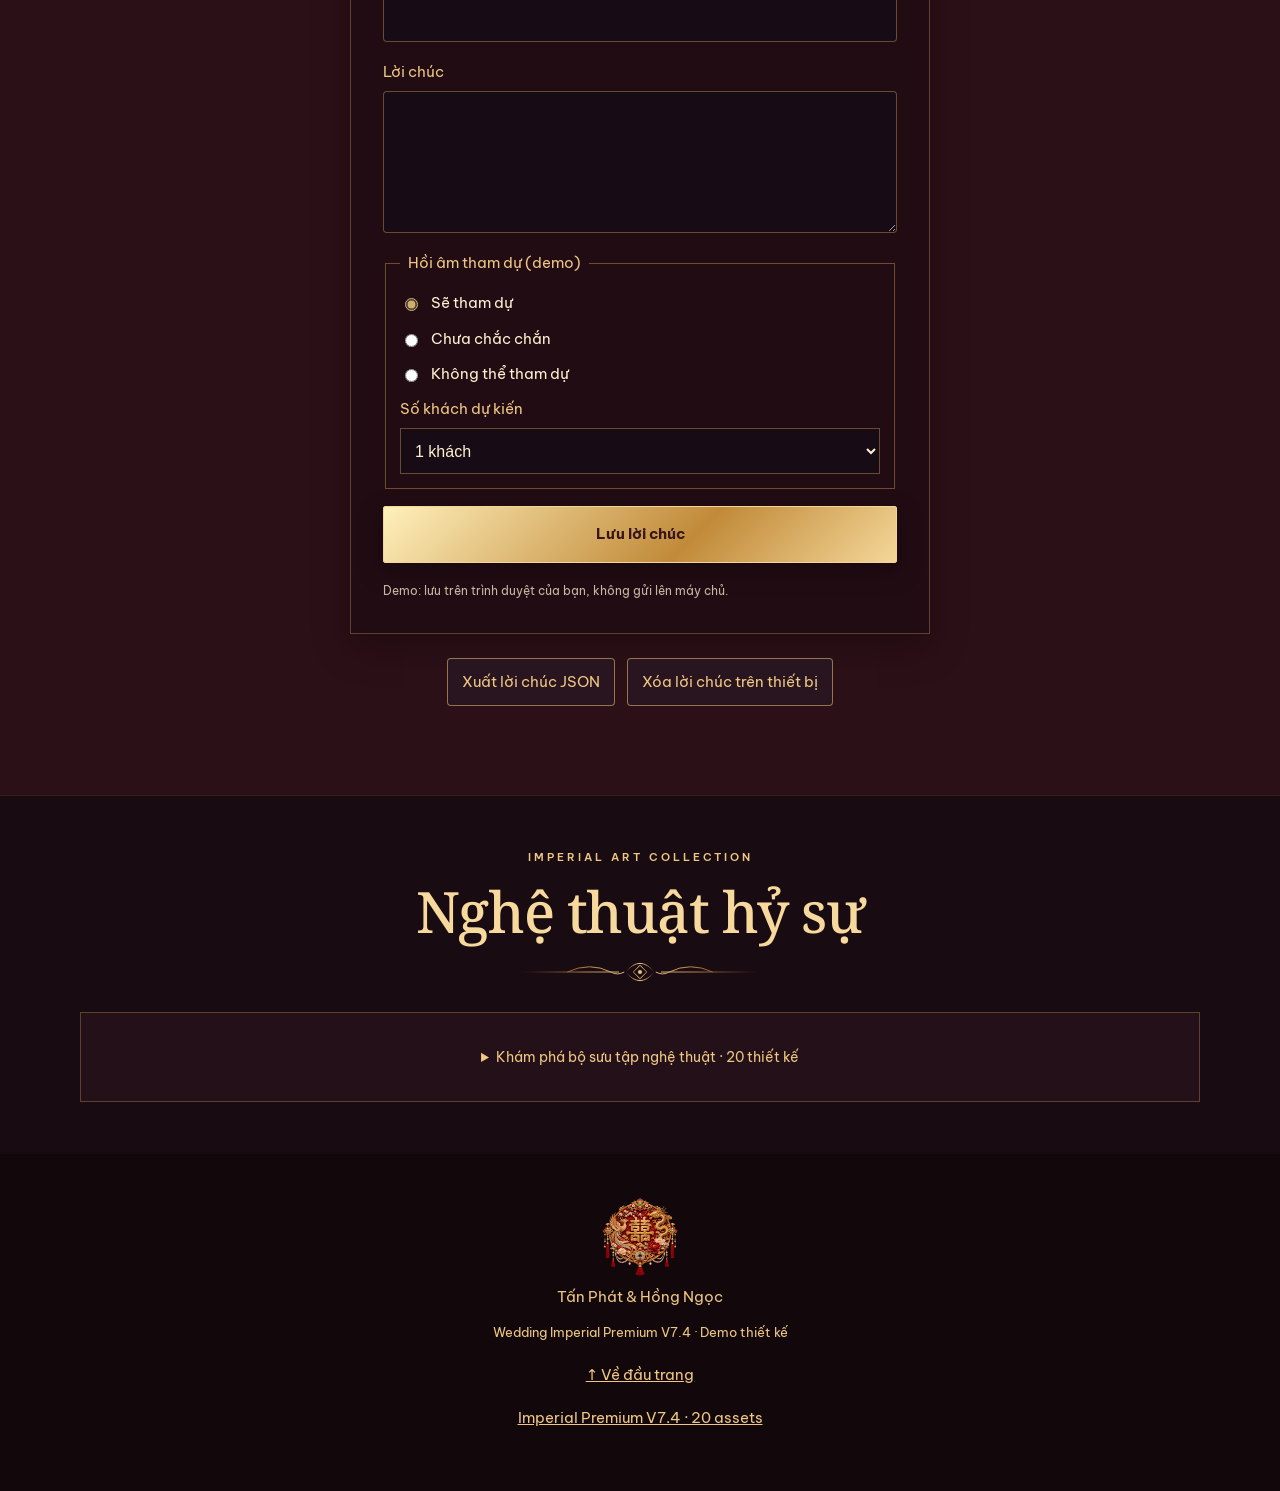
==== commit bf95f275: "feat: improve guest navigation and reliable RSVP retry feedback" ====
--- a/demo/index.html
+++ b/demo/index.html
@@ -1,15 +1,15 @@
 <!doctype html>
-<html lang="vi"><head><meta charset="utf-8"><meta name="viewport" content="width=device-width,initial-scale=1"><meta name="robots" content="noindex,nofollow"><meta name="theme-color" content="#32101e"><title>Tấn Phát &amp; Hồng Ngọc — Hỷ sự V7.3</title><link rel="stylesheet" href="wedding.css"><link rel="stylesheet" href="enhancements.css"><link rel="stylesheet" href="v6.css"><link rel="stylesheet" href="premium-v7.css?v=7.3"><link rel="icon" href="../assets/imperial-premium-v7/web/song-hy.webp" type="image/webp"></head>
+<html lang="vi"><head><meta charset="utf-8"><meta name="viewport" content="width=device-width,initial-scale=1"><meta name="robots" content="noindex,nofollow"><meta name="theme-color" content="#32101e"><title>Tấn Phát &amp; Hồng Ngọc — Hỷ sự V7.4</title><link rel="stylesheet" href="wedding.css"><link rel="stylesheet" href="enhancements.css"><link rel="stylesheet" href="v6.css"><link rel="stylesheet" href="premium-v7.css?v=7.4"><link rel="icon" href="../assets/imperial-premium-v7/web/song-hy.webp" type="image/webp"></head>
 <body>
 <div class="lotus-rain" aria-hidden="true"></div>
-<a class="skip" href="#invitation">Bỏ qua đến thiệp mời</a><div class="read-progress" aria-hidden="true"></div><header class="nav"><a class="brand" href="#home"><img src="../assets/imperial-premium-v7/web/song-hy.webp" alt=""> TP <span>·</span> HN</a><nav aria-label="Điều hướng"><a href="#invitation">Thiệp hỷ</a><a href="#story">Chuyện tình</a><a href="#album">Album</a><a href="#wishes">Lời chúc</a></nav><div class="nav-controls"><button id="motion" class="motion" aria-pressed="false" aria-label="Giảm chuyển động">✧</button><button id="menu" class="menu" aria-expanded="false" aria-controls="mobileNav" aria-label="Mở menu">☰</button><button id="music" class="music" aria-pressed="false">♪ <span>Nhạc hỷ</span></button></div></header><nav id="mobileNav" class="mobile-nav" hidden aria-label="Điều hướng di động"><a href="#home">Trang đầu</a><a href="#invitation">Thiệp hỷ</a><a href="#story">Chuyện tình</a><a href="#album">Album</a><a href="#event">Ngày hỷ</a><a href="#wishes">Lời chúc</a></nav>
+<a class="skip" href="#invitation" tabindex="-1">Bỏ qua đến thiệp mời</a><div class="read-progress" aria-hidden="true"></div><header class="nav"><a class="brand" href="#home"><img src="../assets/imperial-premium-v7/web/song-hy.webp" alt=""> TP <span>·</span> HN</a><nav aria-label="Điều hướng"><a href="#invitation">Thiệp hỷ</a><a href="#story">Chuyện tình</a><a href="#album">Album</a><a href="#event">Ngày hỷ</a><a href="#wishes">Lời chúc</a></nav><div class="nav-controls"><button id="motion" class="motion" aria-pressed="false" aria-label="Giảm chuyển động">✧</button><button id="menu" class="menu" aria-expanded="false" aria-controls="mobileNav" aria-label="Mở menu">☰</button><button id="music" class="music" aria-pressed="false">♪ <span>Nhạc hỷ</span></button></div></header><nav id="mobileNav" class="mobile-nav" hidden aria-label="Điều hướng di động"><a href="#home">Trang đầu</a><a href="#invitation">Thiệp hỷ</a><a href="#story">Chuyện tình</a><a href="#album">Album</a><a href="#event">Ngày hỷ</a><a href="#wishes">Lời chúc</a></nav>
 <div class="curtain" id="curtain" role="dialog" aria-modal="true" aria-labelledby="curtainTitle"><div class="curtain-left"></div><div class="curtain-right"></div><div class="valance"></div><div class="curtain-copy"><img src="../assets/imperial-premium-v7/web/song-hy.webp" alt="" width="110"><p class="eyebrow">良缘天定 · 佳偶天成</p><h1 id="curtainTitle">Tấn Phát <em>&amp;</em> Hồng Ngọc</h1><p>Hỷ sự dưới ánh trăng</p><button id="open" class="gold-button">Mở rèm hỷ sự <span aria-hidden="true">✧</span></button></div></div>
 <main id="home" tabindex="-1">
 <section class="hero"><div class="scene" aria-hidden="true"><div class="cinematic-beams"></div><div class="cinematic-dust"></div><img class="dragon" src="../assets/imperial-premium-v7/web/rong-vang.webp" alt=""><img class="phoenix" src="../assets/imperial-premium-v7/web/phuong-hoang.webp" alt=""><img class="lantern l" src="../assets/imperial-premium-v7/web/den-long.webp" alt=""><img class="lantern r" src="../assets/imperial-premium-v7/web/den-long.webp" alt=""></div><div class="hero-inner"><div class="hero-text"><p class="eyebrow">THIỆP HỶ · WEDDING INVITATION</p><img class="seal" src="../assets/imperial-premium-v7/web/song-hy.webp" alt="Song hỷ"><h1>Tấn Phát <em>&amp;</em><br> Hồng Ngọc</h1><p class="chinese">百年好合 · 永结同心</p><p class="lead">Mời bạn cùng chứng kiến khoảnh khắc hai trái tim nên duyên, giữa sắc son, ánh trăng và lời chúc trăm năm.</p><div class="date"><span>THỨ TƯ</span><strong>24.03.2027</strong><span>17:30</span></div><a class="gold-button" href="#invitation">Xem thiệp mời <span>↓</span></a></div><figure class="portrait"><img src="../assets/images/couple-main.png" alt="Ảnh cưới trong website gốc"><figcaption>Song Mã thành duyên · 午</figcaption></figure></div><a class="scroll" href="#invitation">CUỘN XUỐNG <span>↓</span></a></section>
 <section class="section invitation" id="invitation"><p class="eyebrow">HỶ THƯ · 喜帖</p><h2>Trân trọng kính mời</h2><div class="paper"><img class="paper-flower left" src="../assets/imperial-premium-v7/web/mau-don.webp" alt=""><img class="paper-flower right" src="../assets/imperial-premium-v7/web/mau-don.webp" alt=""><img class="paper-lotus" src="../assets/artifact-v2/lotus-blossom-v72.svg" alt=""><img class="paper-seal" src="../assets/imperial-premium-v7/web/song-hy.webp" alt=""><p>百年好合 · 白首同心</p><h3>Tấn Phát &amp; Hồng Ngọc</h3><p>Trân trọng kính mời quý khách đến chung vui trong lễ thành hôn của hai gia đình.</p><div class="families"><div><small>NHÀ TRAI</small><strong>Gia đình họ Trịnh</strong></div><div><small>NHÀ GÁI</small><strong>Gia đình họ Nguyễn</strong></div></div><img class="divider" src="../assets/imperial-premium-v7/web/may-vang.webp" alt=""><p><strong>17:30 · 24/03/2027</strong></p><p class="notice">Ngày giờ theo thiệp gốc, thông tin chính thức cần xác nhận.</p></div></section>
 <section class="section story" id="story"><p class="eyebrow">缘起 · 同心</p><h2>Cuộn thư tình</h2><p class="intro">Bốn chương, một lời hẹn ước.</p><div class="chapters"><article><span>01</span><img src="../assets/imperial-premium-v7/web/mau-don.webp" alt=""><h3>Khởi đầu dịu dàng</h3><p>Một ánh nhìn, một câu chuyện bắt đầu.</p></article><article><span>02</span><img src="../assets/imperial-premium-v7/web/ngoc-boi.webp" alt=""><h3>Những ngày đồng hành</h3><p>Bình yên là có nhau trong từng ngày.</p></article><article><span>03</span><img src="../assets/imperial-premium-v7/web/tram-hoa.webp" alt=""><h3>Lời hẹn ước</h3><p>Giữ một lời hứa trong tim.</p></article><article><span>04</span><img src="../assets/imperial-premium-v7/web/quat-phuong.webp" alt=""><h3>Ngày thành đôi</h3><p>Cùng viết tiếp những trang mới.</p></article></div></section>
 <section class="section album" id="album"><p class="eyebrow">PHONG HOA · 风华</p><h2>Chân dung uyên ương</h2><div class="album-grid"><button id="photo" class="album-photo" aria-label="Xem ảnh cưới lớn"><img src="../assets/images/couple-main.png" alt="Chân dung cưới từ bộ ảnh gốc"><span>Phóng to ảnh ↗</span></button><div class="album-copy"><img loading="lazy" class="premium-silk" src="../assets/imperial-premium-v7/web/lua-gam.webp" alt=""><img src="../assets/imperial-premium-v7/web/song-hy.webp" alt="TP HN"><h3>Song Mã kề vai</h3><p>Đồng tâm kết tóc, trăm năm viên mãn.</p><div class="myths"><img src="../assets/imperial-premium-v7/web/rong-vang.webp" alt="Rồng"><img src="../assets/imperial-premium-v7/web/phuong-hoang.webp" alt="Phượng"><img src="../assets/imperial-premium-v7/web/ngoc-boi.webp" alt="Ngọc bội"></div><small>Ảnh thật bổ sung sẽ được đưa vào album sau; demo không tạo ảnh giả.</small></div></div></section>
-<section class="section event" id="event"><p class="eyebrow">良辰吉日</p><h2>Hẹn gặp ngày hỷ</h2><div class="countdown" aria-label="Đếm ngược ngày cưới"><div><b id="days">—</b><span>Ngày</span></div><div><b id="hours">—</b><span>Giờ</span></div><div><b id="minutes">—</b><span>Phút</span></div><div><b id="seconds">—</b><span>Giây</span></div></div><div class="timeline"><article><b>16:30</b><h3>Nghênh khách</h3></article><article><b>17:30</b><h3>Lễ thành hôn</h3></article><article><b>18:30</b><h3>Tiệc hỷ</h3></article></div><p class="notice">Lịch minh họa lấy từ website gốc. Địa điểm chưa xác nhận.</p><div class="event-actions"><button id="calendar" class="gold-button">Thêm vào lịch</button><button id="share" class="outline-button">Chia sẻ thiệp</button></div><p id="shareStatus" role="status"></p></section>
-<section class="section wishes" id="wishes"><p class="eyebrow">祝福 · LỜI CHÚC</p><h2>Gửi lời chúc phúc</h2><form id="wishForm"><label id="inviteCodeLabel" hidden>Mã mời RSVP<input id="inviteCode" type="password" autocomplete="off" maxlength="128"></label><div class="trap" aria-hidden="true"><label>Website<input id="website" name="website" tabindex="-1" autocomplete="off"></label></div><label>Tên của bạn<input id="guest" maxlength="80" required autocomplete="off"></label><label>Lời chúc<textarea id="wish" maxlength="500" rows="4" required></textarea></label><fieldset class="attendance"><legend>Hồi âm tham dự (demo)</legend><label><input type="radio" name="attendance" value="yes" checked> Sẽ tham dự</label><label><input type="radio" name="attendance" value="maybe"> Chưa chắc chắn</label><label><input type="radio" name="attendance" value="no"> Không thể tham dự</label><label>Số khách dự kiến<select id="guests"><option value="1">1 khách</option><option value="2">2 khách</option><option value="3">3 khách</option><option value="4">4 khách</option></select></label></fieldset><button class="gold-button" type="submit">Lưu lời chúc</button><p class="notice">Demo: lưu trên trình duyệt của bạn, không gửi lên máy chủ.</p></form><p id="status" role="status"></p><ul id="wishList"></ul><div class="event-actions"><button id="exportWishes" class="outline-button">Xuất lời chúc JSON</button><button id="clearWishes" class="outline-button">Xóa lời chúc trên thiết bị</button></div></section>
-<section class="section premium-gallery" id="premium-assets"><p class="eyebrow">IMPERIAL ART COLLECTION</p><h2>Nghệ thuật hỷ sự</h2><details class="asset-disclosure"><summary>Khám phá bộ sưu tập nghệ thuật · 20 thiết kế</summary><div class="premium-grid"><figure><img loading="lazy" src="../assets/imperial-premium-v7/web/song-hy.webp" alt="Song hỷ kim chạm"><figcaption>Song hỷ kim chạm</figcaption></figure><figure><img loading="lazy" src="../assets/imperial-premium-v7/web/den-long.webp" alt="Đèn lồng cung đình"><figcaption>Đèn lồng cung đình</figcaption></figure><figure><img loading="lazy" src="../assets/imperial-premium-v7/web/rem-cung-dinh.webp" alt="Rèm long phượng"><figcaption>Rèm long phượng</figcaption></figure><figure><img loading="lazy" src="../assets/imperial-premium-v7/web/khung-anh.webp" alt="Khung ảnh khảm ngọc"><figcaption>Khung ảnh khảm ngọc</figcaption></figure><figure><img loading="lazy" src="../assets/imperial-premium-v7/web/rong-vang.webp" alt="Kim long"><figcaption>Kim long</figcaption></figure><figure><img loading="lazy" src="../assets/imperial-premium-v7/web/phuong-hoang.webp" alt="Phượng hoàng"><figcaption>Phượng hoàng</figcaption></figure><figure><img loading="lazy" src="../assets/imperial-premium-v7/web/lau-dai-trang.webp" alt="Đại điện dưới trăng"><figcaption>Đại điện dưới trăng</figcaption></figure><figure><img loading="lazy" src="../assets/imperial-premium-v7/web/san-cung-dinh-a.webp" alt="Sân cung đình I"><figcaption>Sân cung đình I</figcaption></figure><figure><img loading="lazy" src="../assets/imperial-premium-v7/web/san-cung-dinh-b.webp" alt="Sân cung đình II"><figcaption>Sân cung đình II</figcaption></figure><figure><img loading="lazy" src="../assets/imperial-premium-v7/web/thiep-hy-a.webp" alt="Thiệp hỷ I"><figcaption>Thiệp hỷ I</figcaption></figure><figure><img loading="lazy" src="../assets/imperial-premium-v7/web/thiep-hy-b.webp" alt="Thiệp hỷ II"><figcaption>Thiệp hỷ II</figcaption></figure><figure><img loading="lazy" src="../assets/imperial-premium-v7/web/mau-don.webp" alt="Mẫu đơn"><figcaption>Mẫu đơn</figcaption></figure><figure><img loading="lazy" src="../assets/imperial-premium-v7/web/quat-phuong.webp" alt="Quạt phượng"><figcaption>Quạt phượng</figcaption></figure><figure><img loading="lazy" src="../assets/imperial-premium-v7/web/ngoc-boi.webp" alt="Ngọc bội"><figcaption>Ngọc bội</figcaption></figure><figure><img loading="lazy" src="../assets/imperial-premium-v7/web/may-vang.webp" alt="Mây vàng"><figcaption>Mây vàng</figcaption></figure><figure><img loading="lazy" src="../assets/imperial-premium-v7/web/tram-hoa.webp" alt="Trâm hoa"><figcaption>Trâm hoa</figcaption></figure><figure><img loading="lazy" src="../assets/imperial-premium-v7/web/lua-gam.webp" alt="Lụa gấm"><figcaption>Lụa gấm</figcaption></figure><figure><img loading="lazy" src="../assets/artifact-v2/lotus-petal-original-pink.svg" alt="Cánh sen"><figcaption>Cánh sen</figcaption></figure><figure><img loading="lazy" src="../assets/artifact-v2/lotus-blossom-v72.svg" alt="Hoa sen"><figcaption>Hoa sen</figcaption></figure><figure><img loading="lazy" src="../assets/artifact-v2/ornament-divider-v72.svg" alt="Đường viền kim tuyến"><figcaption>Viền kim tuyến</figcaption></figure></div></details></section></main><footer><img src="../assets/imperial-premium-v7/web/song-hy.webp" alt="" width="95"><p>Tấn Phát &amp; Hồng Ngọc</p><small>Wedding Imperial Premium V7.3 · Demo thiết kế</small><p><a href="#premium-assets">Imperial Premium V7.3 · 20 assets</a></p></footer>
-<dialog id="lightbox"><button id="closePhoto" aria-label="Đóng ảnh">×</button><img src="../assets/images/couple-main.png" alt="Ảnh cưới phóng to"></dialog><audio id="audio" preload="none" loop src="../assets/music/wedding-song.mp3"></audio><script src="wedding.js?v=7.3"></script><script src="enhancements.js"></script><script src="rsvp.js"></script><script src="v6.js"></script></body></html>
+<section class="section event" id="event"><p class="eyebrow">良辰吉日</p><h2>Hẹn gặp ngày hỷ</h2><div class="countdown" aria-label="Đếm ngược ngày cưới"><div><b id="days">—</b><span>Ngày</span></div><div><b id="hours">—</b><span>Giờ</span></div><div><b id="minutes">—</b><span>Phút</span></div><div><b id="seconds">—</b><span>Giây</span></div></div><div class="timeline"><article><b>16:30</b><h3>Nghênh khách</h3></article><article><b>17:30</b><h3>Lễ thành hôn</h3></article><article><b>18:30</b><h3>Tiệc hỷ</h3></article></div><p class="notice">Lịch minh họa lấy từ website gốc. Địa điểm chưa xác nhận.</p><div class="event-actions"><button id="calendar" class="gold-button">Thêm vào lịch</button><button id="share" class="outline-button">Chia sẻ thiệp</button></div><p id="shareStatus" role="status"></p><div id="shareFallback" class="share-fallback" hidden><label for="shareLink">Sao chép liên kết thiệp</label><input id="shareLink" type="url" readonly></div></section>
+<section class="section wishes" id="wishes"><p class="eyebrow">祝福 · LỜI CHÚC</p><h2>Gửi lời chúc phúc</h2><form id="wishForm"><label id="inviteCodeLabel" hidden>Mã mời RSVP<input id="inviteCode" type="password" autocomplete="off" maxlength="128"></label><div class="trap" aria-hidden="true"><label>Website<input id="website" name="website" tabindex="-1" autocomplete="off"></label></div><label>Tên của bạn<input id="guest" maxlength="80" required autocomplete="off"></label><label>Lời chúc<textarea id="wish" maxlength="500" rows="4" required></textarea></label><fieldset class="attendance"><legend>Hồi âm tham dự (demo)</legend><label><input type="radio" name="attendance" value="yes" checked> Sẽ tham dự</label><label><input type="radio" name="attendance" value="maybe"> Chưa chắc chắn</label><label><input type="radio" name="attendance" value="no"> Không thể tham dự</label><label>Số khách dự kiến<select id="guests"><option value="1">1 khách</option><option value="2">2 khách</option><option value="3">3 khách</option><option value="4">4 khách</option></select></label></fieldset><button class="gold-button" type="submit">Lưu lời chúc</button><p class="notice">Demo: lưu trên trình duyệt của bạn, không gửi lên máy chủ.</p></form><p id="status" role="status" aria-live="polite"></p><button id="retryRsvpStatus" class="outline-button" type="button" hidden>Kiểm tra kết nối lại</button><ul id="wishList"></ul><div class="event-actions"><button id="exportWishes" class="outline-button">Xuất lời chúc JSON</button><button id="clearWishes" class="outline-button">Xóa lời chúc trên thiết bị</button></div></section>
+<section class="section premium-gallery" id="premium-assets"><p class="eyebrow">IMPERIAL ART COLLECTION</p><h2>Nghệ thuật hỷ sự</h2><details class="asset-disclosure"><summary>Khám phá bộ sưu tập nghệ thuật · 20 thiết kế</summary><div class="premium-grid"><figure><img loading="lazy" src="../assets/imperial-premium-v7/web/song-hy.webp" alt="Song hỷ kim chạm"><figcaption>Song hỷ kim chạm</figcaption></figure><figure><img loading="lazy" src="../assets/imperial-premium-v7/web/den-long.webp" alt="Đèn lồng cung đình"><figcaption>Đèn lồng cung đình</figcaption></figure><figure><img loading="lazy" src="../assets/imperial-premium-v7/web/rem-cung-dinh.webp" alt="Rèm long phượng"><figcaption>Rèm long phượng</figcaption></figure><figure><img loading="lazy" src="../assets/imperial-premium-v7/web/khung-anh.webp" alt="Khung ảnh khảm ngọc"><figcaption>Khung ảnh khảm ngọc</figcaption></figure><figure><img loading="lazy" src="../assets/imperial-premium-v7/web/rong-vang.webp" alt="Kim long"><figcaption>Kim long</figcaption></figure><figure><img loading="lazy" src="../assets/imperial-premium-v7/web/phuong-hoang.webp" alt="Phượng hoàng"><figcaption>Phượng hoàng</figcaption></figure><figure><img loading="lazy" src="../assets/imperial-premium-v7/web/lau-dai-trang.webp" alt="Đại điện dưới trăng"><figcaption>Đại điện dưới trăng</figcaption></figure><figure><img loading="lazy" src="../assets/imperial-premium-v7/web/san-cung-dinh-a.webp" alt="Sân cung đình I"><figcaption>Sân cung đình I</figcaption></figure><figure><img loading="lazy" src="../assets/imperial-premium-v7/web/san-cung-dinh-b.webp" alt="Sân cung đình II"><figcaption>Sân cung đình II</figcaption></figure><figure><img loading="lazy" src="../assets/imperial-premium-v7/web/thiep-hy-a.webp" alt="Thiệp hỷ I"><figcaption>Thiệp hỷ I</figcaption></figure><figure><img loading="lazy" src="../assets/imperial-premium-v7/web/thiep-hy-b.webp" alt="Thiệp hỷ II"><figcaption>Thiệp hỷ II</figcaption></figure><figure><img loading="lazy" src="../assets/imperial-premium-v7/web/mau-don.webp" alt="Mẫu đơn"><figcaption>Mẫu đơn</figcaption></figure><figure><img loading="lazy" src="../assets/imperial-premium-v7/web/quat-phuong.webp" alt="Quạt phượng"><figcaption>Quạt phượng</figcaption></figure><figure><img loading="lazy" src="../assets/imperial-premium-v7/web/ngoc-boi.webp" alt="Ngọc bội"><figcaption>Ngọc bội</figcaption></figure><figure><img loading="lazy" src="../assets/imperial-premium-v7/web/may-vang.webp" alt="Mây vàng"><figcaption>Mây vàng</figcaption></figure><figure><img loading="lazy" src="../assets/imperial-premium-v7/web/tram-hoa.webp" alt="Trâm hoa"><figcaption>Trâm hoa</figcaption></figure><figure><img loading="lazy" src="../assets/imperial-premium-v7/web/lua-gam.webp" alt="Lụa gấm"><figcaption>Lụa gấm</figcaption></figure><figure><img loading="lazy" src="../assets/artifact-v2/lotus-petal-original-pink.svg" alt="Cánh sen"><figcaption>Cánh sen</figcaption></figure><figure><img loading="lazy" src="../assets/artifact-v2/lotus-blossom-v72.svg" alt="Hoa sen"><figcaption>Hoa sen</figcaption></figure><figure><img loading="lazy" src="../assets/artifact-v2/ornament-divider-v72.svg" alt="Đường viền kim tuyến"><figcaption>Viền kim tuyến</figcaption></figure></div></details></section></main><footer><img src="../assets/imperial-premium-v7/web/song-hy.webp" alt="" width="95"><p>Tấn Phát &amp; Hồng Ngọc</p><small>Wedding Imperial Premium V7.4 · Demo thiết kế</small><p><a class="back-to-top" href="#home">↑ Về đầu trang</a></p><p><a href="#premium-assets">Imperial Premium V7.4 · 20 assets</a></p></footer>
+<dialog id="lightbox"><button id="closePhoto" aria-label="Đóng ảnh">×</button><img src="../assets/images/couple-main.png" alt="Ảnh cưới phóng to"></dialog><audio id="audio" preload="none" loop src="../assets/music/wedding-song.mp3"></audio><script src="wedding.js?v=7.4"></script><script src="enhancements.js?v=7.4"></script><script src="rsvp.js?v=7.4"></script><script src="v6.js"></script></body></html>
--- a/demo/premium-v7.css
+++ b/demo/premium-v7.css
@@ -73,3 +73,7 @@
 .fall-item.bubble{box-shadow:inset 0 0 16px rgba(255,255,255,.18), 0 0 14px rgba(201,238,255,.18), 0 0 28px rgba(255,255,255,.06)}
 @keyframes fallDownPetal{to{transform:translate3d(var(--dx),112vh,0) rotate(var(--rot,420deg));opacity:.10}}
 body:has(.curtain:not([hidden]):not(.opening)) .lotus-rain{visibility:hidden}
+
+/* V7.4 guest usability, no changes to original lotus artwork or motion. */
+.share-fallback{max-width:580px;margin:16px auto;text-align:left}.share-fallback[hidden],#retryRsvpStatus[hidden]{display:none!important}.share-fallback input{margin-top:8px;min-height:44px;font-size:16px}.back-to-top{display:inline-flex;align-items:center;min-height:44px}.wishes #status[data-state=error]{color:#ffd5bc}.wishes #status[data-state=success]{color:#d3e6b8}.wishes #status{max-width:580px;margin:16px auto;overflow-wrap:anywhere}.wishes button:disabled{cursor:not-allowed;opacity:.65}
+@media(min-width:801px) and (max-width:1100px){.nav{padding-inline:16px;gap:10px}.nav nav{gap:12px;font-size:12px}}
